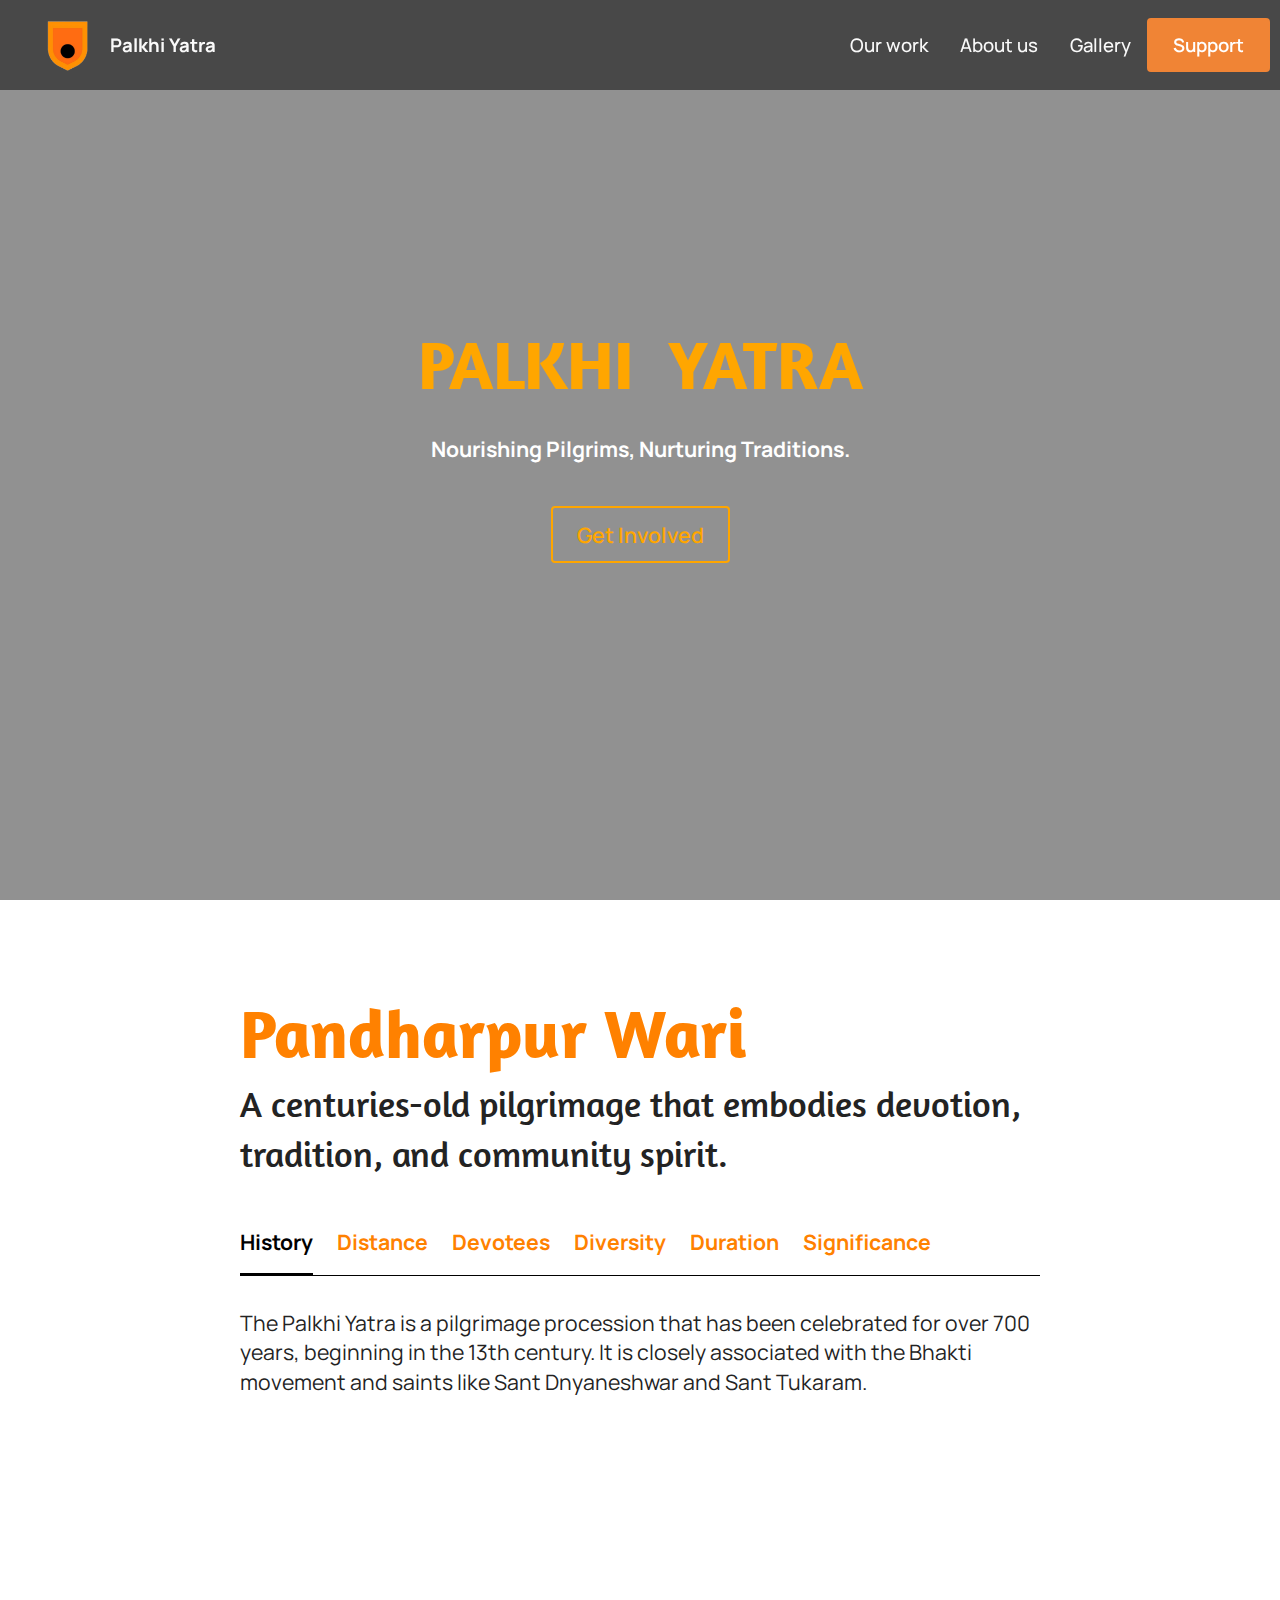
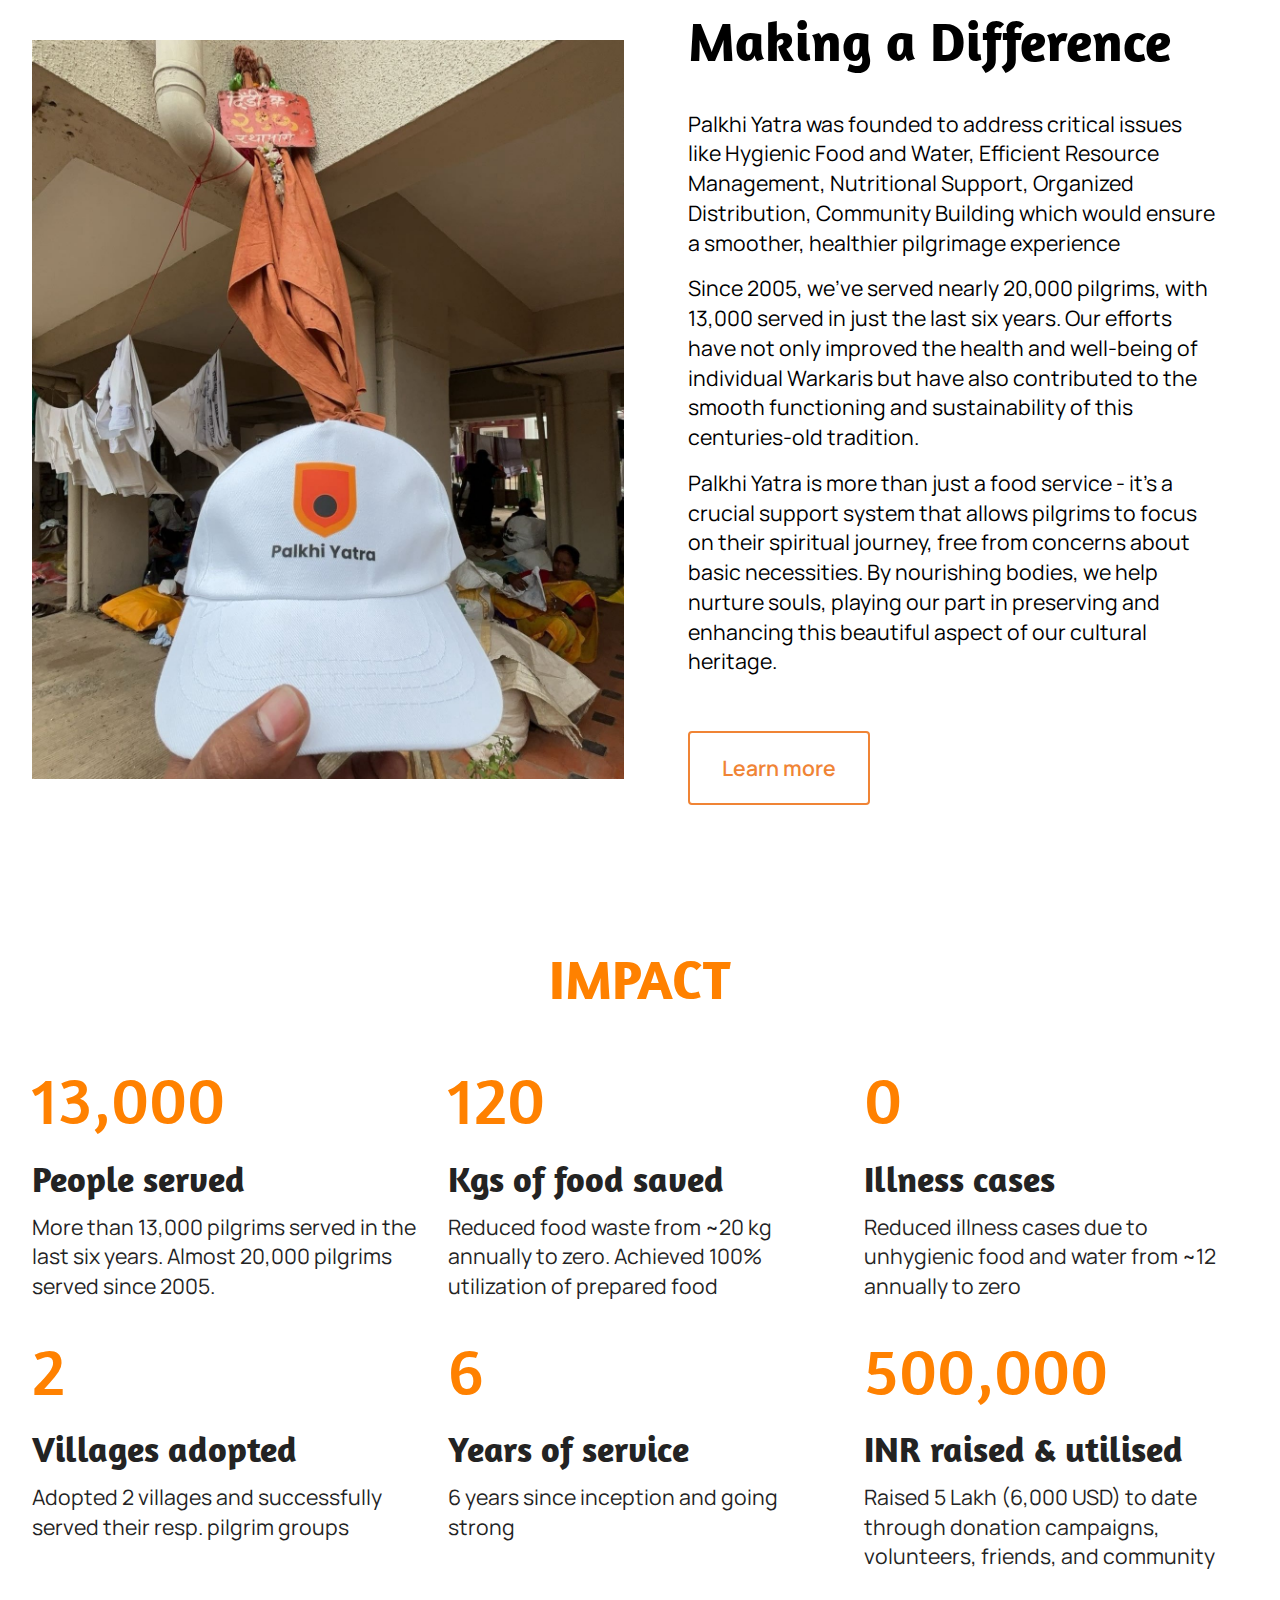
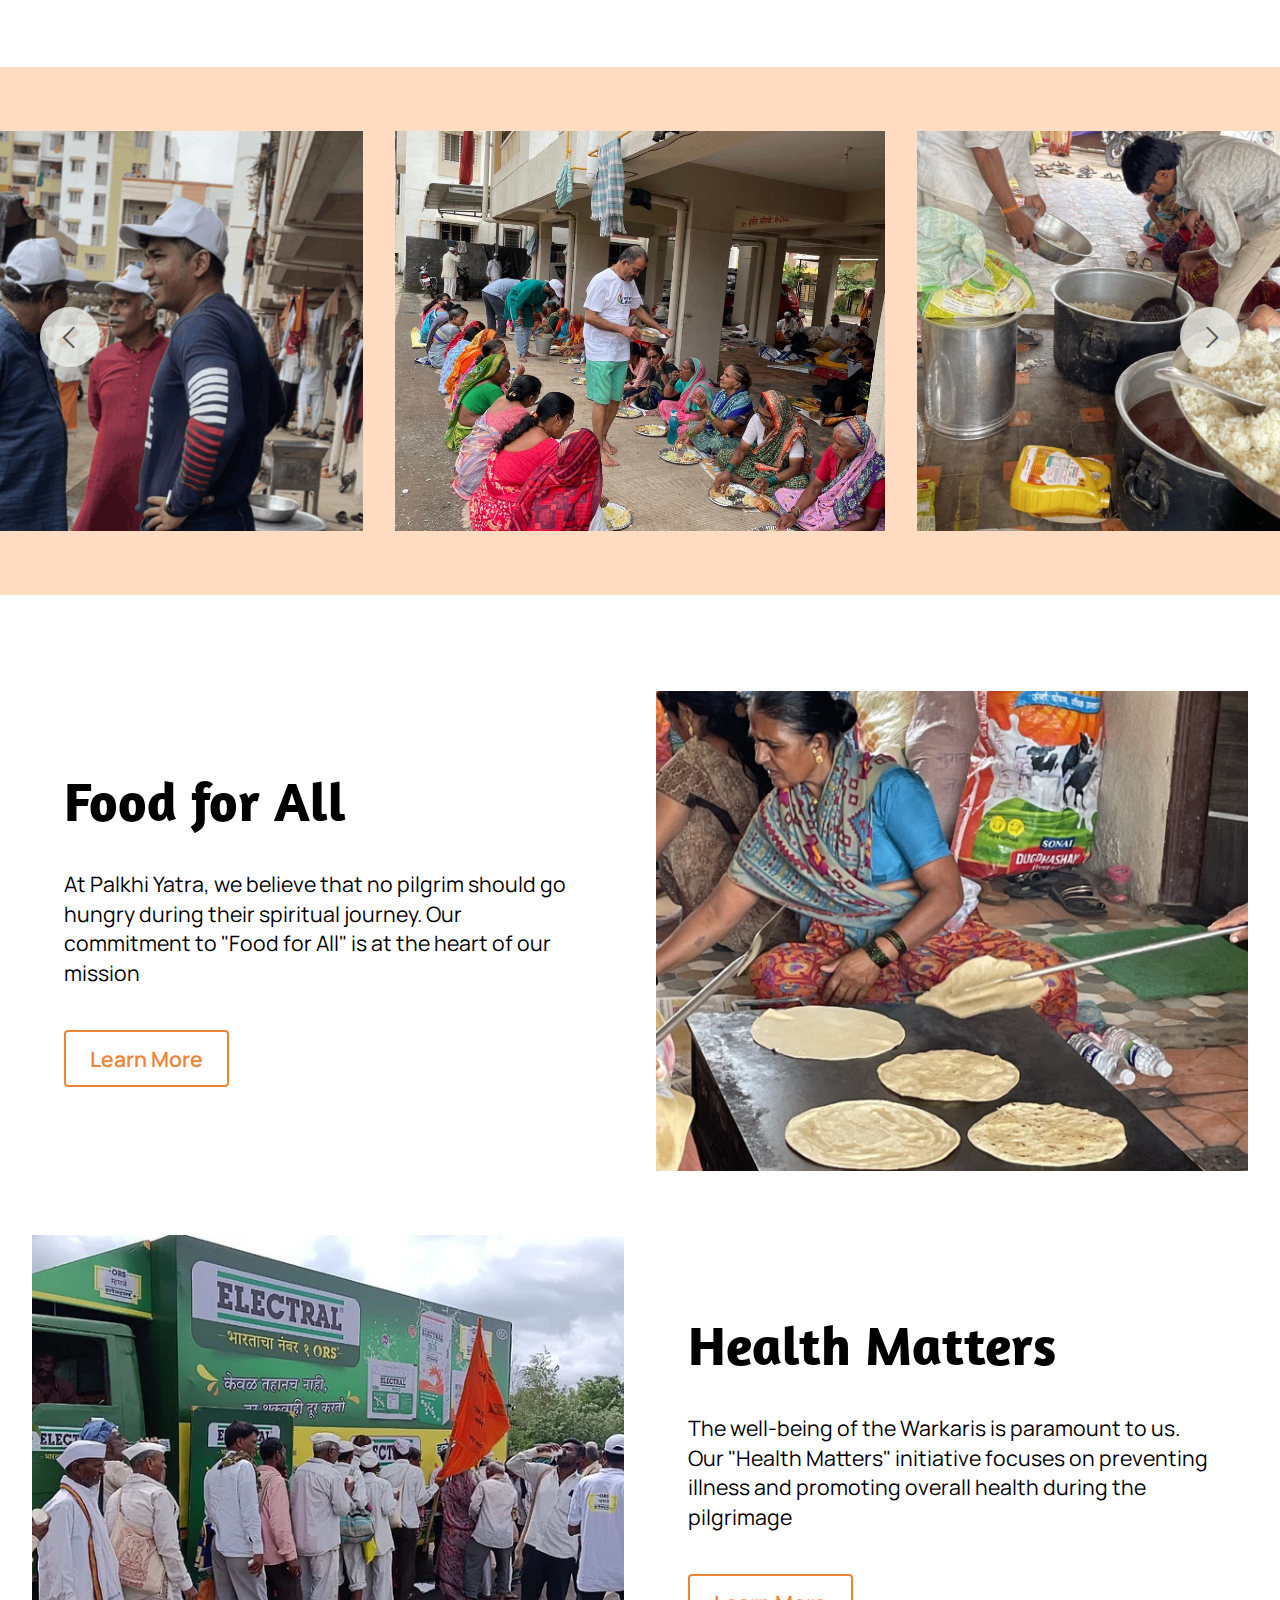
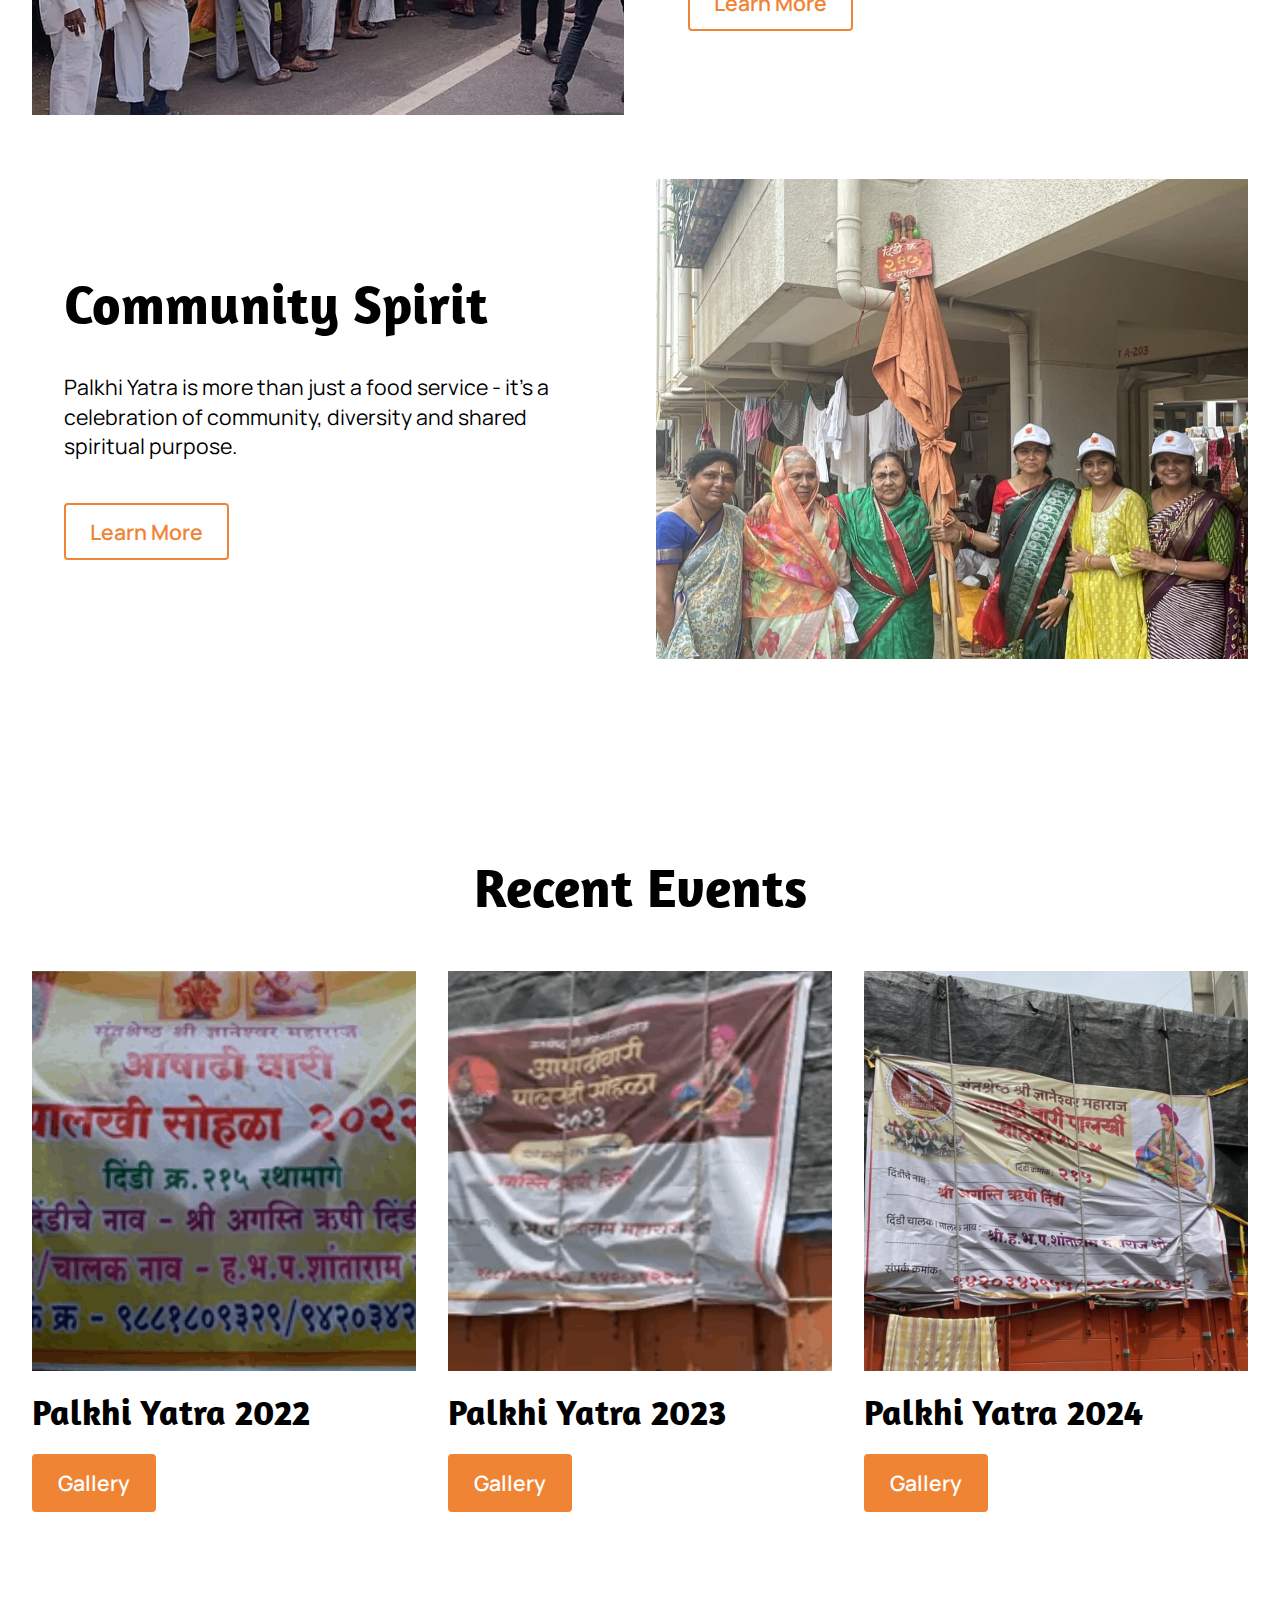
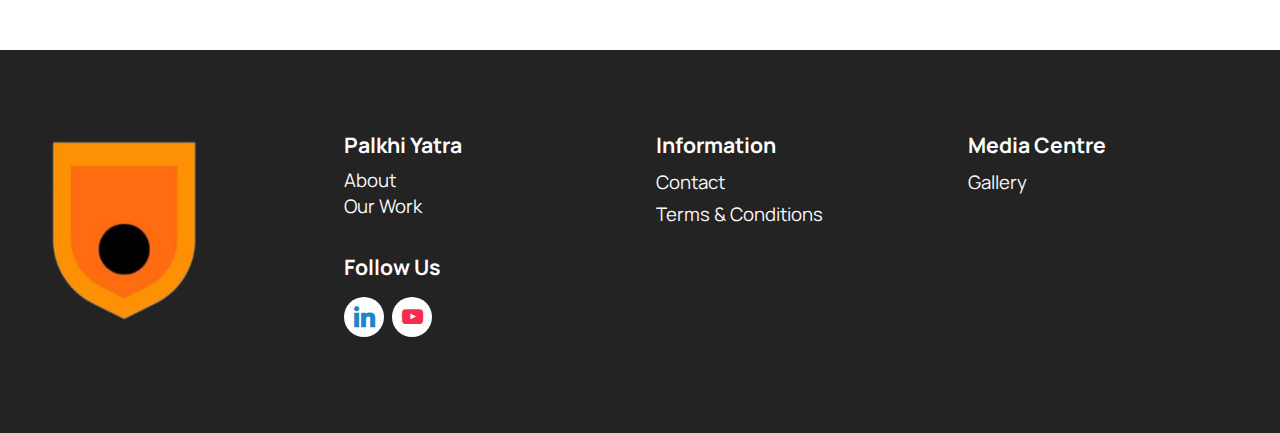
==== index.html @ 56e73153 "first commit" ====
<!DOCTYPE html>
<html  >
<head>

  <meta charset="UTF-8">
  <meta http-equiv="X-UA-Compatible" content="IE=edge">
  <meta name="generator" content="">
  <meta name="twitter:card" content="summary_large_image"/>
  <meta name="twitter:image:src" content="assets/images/index-meta.png">
  <meta property="og:image" content="assets/images/index-meta.png">
  <meta name="twitter:title" content="Home">
  <meta name="viewport" content="width=device-width, initial-scale=1, minimum-scale=1">
  <link rel="shortcut icon" href="assets/images/palkhi-yatra-logo-96x100.png" type="image/x-icon">
  <meta name="description" content="Palkhi Yatra supports pilgrims of the Pandharpur Waari, providing food and assistance since 2018, fostering community spirit and addressing food wastage.">
  
  
  <title>Home</title>
  <link rel="stylesheet" href="assets/web/assets/mobirise-icons2/mobirise2.css">
  <link rel="stylesheet" href="assets/bootstrap/css/bootstrap.min.css">
  <link rel="stylesheet" href="assets/bootstrap/css/bootstrap-grid.min.css">
  <link rel="stylesheet" href="assets/bootstrap/css/bootstrap-reboot.min.css">
  <link rel="stylesheet" href="assets/dropdown/css/style.css">
  <link rel="stylesheet" href="assets/socicon/css/styles.css">
  <link rel="stylesheet" href="assets/theme/css/style.css">
  <link rel="preload" href="https://fonts.googleapis.com/css?family=Amaranth:400,400i,700,700i&display=swap" as="style" onload="this.onload=null;this.rel='stylesheet'">
  <noscript><link rel="stylesheet" href="https://fonts.googleapis.com/css?family=Amaranth:400,400i,700,700i&display=swap"></noscript>
  <link rel="preload" href="https://fonts.googleapis.com/css2?family=Manrope:wght@400;700&display=swap&display=swap" as="style" onload="this.onload=null;this.rel='stylesheet'">
  <noscript><link rel="stylesheet" href="https://fonts.googleapis.com/css2?family=Manrope:wght@400;700&display=swap&display=swap"></noscript>
  <link rel="preload" as="style" href="assets/mobirise/css/mbr-additional.css?v=iFgMaM"><link rel="stylesheet" href="assets/mobirise/css/mbr-additional.css?v=iFgMaM" type="text/css">

  
  
  
</head>
<body>
  
  <section data-bs-version="5.1" class="menu menu6 cid-ul9GRxPbAQ" once="menu" id="menu06-0">
	

	<nav class="navbar navbar-dropdown opacityScrollOff navbar-expand-lg">
		<div class="container">
			<div class="navbar-brand">
				<span class="navbar-logo">
					<a href="https://mobiri.se">
						<img src="assets/images/palkhi-yatra-logo-96x100.png" alt="image" style="height: 3.4rem;">
					</a>
				</span>
				<span class="navbar-caption-wrap"><a class="navbar-caption text-white display-4" href="index.html">Palkhi Yatra</a></span>
			</div>
			<button class="navbar-toggler" type="button" data-toggle="collapse" data-bs-toggle="collapse" data-target="#navbarSupportedContent" data-bs-target="#navbarSupportedContent" aria-controls="navbarNavAltMarkup" aria-expanded="false" aria-label="Toggle navigation">
				<div class="hamburger">
					<span></span>
					<span></span>
					<span></span>
					<span></span>
				</div>
			</button>
			<div class="collapse navbar-collapse opacityScrollOff" id="navbarSupportedContent">
				<ul class="navbar-nav nav-dropdown" data-app-modern-menu="true"><li class="nav-item"><a class="nav-link link text-white display-4" href="work.html">Our work</a></li><li class="nav-item">
						<a class="nav-link link text-white display-4" href="about.html">About us</a>
					</li><li class="nav-item">
						<a class="nav-link link text-white display-4" href="gallery.html" aria-expanded="false">Gallery</a>
					</li></ul>
				
				<div class="navbar-buttons mbr-section-btn"><a class="btn btn-secondary display-4" href="contact.html">Support</a></div>
			</div>
		</div>
	</nav>
</section>

<section data-bs-version="5.1" class="header09 startm5 cid-uldAjZq4cP mbr-fullscreen" data-bg-video="https://www.youtube.com/watch?v=BM6VMnpp9C4" id="header09-3">	
    
	<div class="mbr-overlay" style="opacity: 0.5; background-color: rgb(35, 35, 35);"></div>
	<div class="mbr-fallback-image disabled"></div>
	<div class="container-fluid">
		<div class="row">
			<div class="content-wrap col-12 col-md-8">
				<h1 class="mbr-section-title mbr-fonts-style mbr-white mb-4 display-1"><strong>PALKHI&nbsp; YATRA</strong></h1>
				
				<p class="mbr-fonts-style mbr-text mbr-white mb-4 display-7"><strong>
					Nourishing Pilgrims, Nurturing Traditions.
				</strong></p>
				<div class="mbr-section-btn"><a class="btn btn-warning-outline display-7" href="contact.html">Get Involved</a></div>
			</div>
		</div>
	</div>
</section>

<section data-bs-version="5.1" class="tabs content18 cid-ulIbb5FDwr" id="tabs1-23">

    

    
    
    <div class="container-fluid">
        <div class="row justify-content-center">
            <div class="col-12 col-md-8">
                <h3 class="mbr-section-title mb-0 mbr-fonts-style display-1"><strong>Pandharpur Wari</strong></h3>
                <h4 class="mbr-section-subtitle mb-0 mt-2 mbr-fonts-style display-5">A centuries-old pilgrimage that embodies devotion, tradition, and community spirit.</h4>
            </div>
        </div>
        <div class="row justify-content-center mt-4">
            <div class="col-12 col-md-8">
                <ul class="nav nav-tabs mb-4" role="tablist">
                    <li class="nav-item first mbr-fonts-style"><a class="nav-link mbr-fonts-style show active display-7" role="tab" data-toggle="tab" data-bs-toggle="tab" href="#tabs1-23_tab0" aria-selected="true"><strong>History</strong></a></li>
                    <li class="nav-item"><a class="nav-link mbr-fonts-style active display-7" role="tab" data-toggle="tab" data-bs-toggle="tab" href="#tabs1-23_tab1" aria-selected="true"><strong>Distance</strong></a></li>
                    <li class="nav-item"><a class="nav-link mbr-fonts-style active display-7" role="tab" data-toggle="tab" data-bs-toggle="tab" href="#tabs1-23_tab2" aria-selected="true"><strong>Devotees</strong></a></li>
                    <li class="nav-item"><a class="nav-link mbr-fonts-style active display-7" role="tab" data-toggle="tab" data-bs-toggle="tab" href="#tabs1-23_tab3" aria-selected="true"><strong>Diversity</strong></a></li>
                    <li class="nav-item"><a class="nav-link mbr-fonts-style active display-7" role="tab" data-toggle="tab" data-bs-toggle="tab" href="#tabs1-23_tab4" aria-selected="true"><strong>Duration</strong></a></li>
                    <li class="nav-item"><a class="nav-link mbr-fonts-style active display-7" role="tab" data-toggle="tab" data-bs-toggle="tab" href="#tabs1-23_tab5" aria-selected="true"><strong>Significance</strong></a></li>
                </ul>
                <div class="tab-content">
                    <div id="tab1" class="tab-pane in active" role="tabpanel">
                        <div class="row">
                            <div class="col-md-12">
                                <p class="mbr-text mbr-fonts-style display-7">
                                    The Palkhi Yatra is a pilgrimage procession that has been celebrated for over 700 years, beginning in the 13th century. It is closely associated with the Bhakti movement and saints like Sant Dnyaneshwar and Sant Tukaram.
                                </p>
                            </div>
                        </div>
                    </div>
                    <div id="tab2" class="tab-pane" role="tabpanel">
                        <div class="row">
                            <div class="col-md-12">
                                <p class="mbr-text mbr-fonts-style display-7">
                                    The pilgrimage covers a distance of approximately 250 km starting from Pune and&nbsp; ending at Pandharpur.</p>
                            </div>
                        </div>
                    </div>
                    <div id="tab3" class="tab-pane" role="tabpanel">
                        <div class="row">
                            <div class="col-md-12">
                                <p class="mbr-text mbr-fonts-style display-7">
                                    On average, around 1 million to 2 million people participate in the Palkhi procession each year. This number can vary based on several factors, including the weather, local conditions, and other logistical aspects, but it consistently attracts a large number of devotees from various parts of Maharashtra and beyond.
                                </p>
                            </div>
                        </div>
                    </div>
                    <div id="tab4" class="tab-pane" role="tabpanel">
                        <div class="row">
                            <div class="col-md-12">
                                <p class="mbr-text mbr-fonts-style display-7">
                                    The Palkhi procession is a symbol of unity and equality, transcending social and economic barriers. People from different castes, communities, backgrounds and even religions come together to participate in the Wari for the spiritual walk.</p>
                            </div>
                        </div>
                    </div>
                    <div id="tab5" class="tab-pane" role="tabpanel">
                        <div class="row">
                            <div class="col-md-12">
                                <p class="mbr-text mbr-fonts-style display-7">
                                     The Pilgrim is takes 21 days to reach its destination scheduled to arrive on the auspicious day of Ashadhi Ekadashi.&nbsp;Typically takes place in June-July</p>
                            </div>
                        </div>
                    </div>
                    <div id="tab6" class="tab-pane" role="tabpanel">
                        <div class="row">
                            <div class="col-md-12">
                                <p class="mbr-text mbr-fonts-style display-7">It is a spiritual journey to Lord Vithoba's temple in Pandharpur promoting&nbsp;equality, unity, and devotion and plays an important part of Maharashtra's cultural and religious heritage.</p>
                            </div>
                        </div>
                    </div>
                </div>
            </div>
        </div>
    </div>
</section>

<section data-bs-version="5.1" class="article4 cid-uldDsTNwe8" id="article04-4">
	

	
	

	<div class="container">
		<div class="row justify-content-center">
			<div class="col-12 col-md-12 col-lg-6 image-wrapper">
				<img class="w-100" src="assets/images/img-5971-1242x2208.jpeg" alt="Image">
			</div>
			<div class="col-12 col-md-12 col-lg">
				<div class="text-wrapper align-left">
					<h1 class="mbr-section-title mbr-fonts-style mb-4 display-2"><strong>Making a Difference</strong></h1>
					<p class="mbr-text mbr-fonts-style mb-3 display-7">Palkhi Yatra was founded to address critical issues like&nbsp;Hygienic Food and Water, Efficient Resource Management, Nutritional Support, Organized Distribution, Community Building which would ensure a smoother, healthier pilgrimage experience<br></p>

					<p class="mbr-text mbr-fonts-style mb-3 display-7">Since 2005, we've served nearly 20,000 pilgrims, with 13,000 served in just the last six years. Our efforts have not only improved the health and well-being of individual Warkaris but have also contributed to the smooth functioning and sustainability of this centuries-old tradition.</p>
					<p class="mbr-text mbr-fonts-style mb-3 display-7">Palkhi Yatra is more than just a food service - it's a crucial support system that allows pilgrims to focus on their spiritual journey, free from concerns about basic necessities. By nourishing bodies, we help nurture souls, playing our part in preserving and enhancing this beautiful aspect of our cultural heritage.<br><br></p>
					<div class="mbr-section-btn mt-3"><a class="btn btn-lg btn-secondary-outline display-7" href="work.html">Learn more</a></div>
				</div>
			</div>
		</div>
	</div>
</section>

<section data-bs-version="5.1" class="features023 cid-ulJm6PvmDr" id="features023-2p">

    

    
    
    <div class="container">
        <div class="row justify-content-center">
            <div class="col-12 content-head">
                <div class="card-wrapper mb-5">
                    <div class="card-box align-center">
                        <h4 class="mbr-section-title mbr-fonts-style mb-0 display-2">
                            <strong>IMPACT</strong>
                        </h4>
                        
                        
                    </div>
                </div>
            </div>
        </div>
        <div class="row content-row">
            <div class="item features-without-image col-12 col-md-6 col-lg-4 item-mb active">
                <div class="item-wrapper">
                    <div class="title mb-3">
                        <span class="num mbr-fonts-style display-1">13,000<br></span>
                    </div>
                    <h4 class="card-title mbr-fonts-style display-5"><strong>People served</strong></h4>
                    <p class="mbr-text card-text mbr-fonts-style mb-0 display-7">
                        More than 13,000 pilgrims served in the last six years. Almost 20,000 pilgrims served since 2005.
                    </p>
                </div>
            </div>
            <div class="item features-without-image col-12 col-md-6 col-lg-4 item-mb">
                <div class="item-wrapper">
                    <div class="title mb-3">
                        <span class="num mbr-fonts-style display-1">120<br></span>
                    </div>
                    <h4 class="card-title mbr-fonts-style display-5"><strong>Kgs of food saved</strong></h4>
                    <p class="mbr-text card-text mbr-fonts-style mb-0 display-7">
                        Reduced food waste from ~20 kg annually to zero. Achieved 100% utilization of prepared food
                    </p>
                </div>
            </div><div class="item features-without-image col-12 col-md-6 col-lg-4 item-mb">
                <div class="item-wrapper">
                    <div class="title mb-3">
                        <span class="num mbr-fonts-style display-1">0</span>
                    </div>
                    <h4 class="card-title mbr-fonts-style display-5"><strong>Illness cases</strong></h4>
                    <p class="mbr-text card-text mbr-fonts-style mb-0 display-7">
                        Reduced illness cases due to unhygienic food and water from ~12 annually to zero
                    </p>
                </div>
            </div><div class="item features-without-image col-12 col-md-6 col-lg-4 item-mb">
                <div class="item-wrapper">
                    <div class="title mb-3">
                        <span class="num mbr-fonts-style display-1">2<br></span>
                    </div>
                    <h4 class="card-title mbr-fonts-style display-5"><strong>Villages adopted</strong></h4>
                    <p class="mbr-text card-text mbr-fonts-style mb-0 display-7">
                        Adopted 2 villages and successfully served their resp. pilgrim groups 
                    </p>
                </div>
            </div><div class="item features-without-image col-12 col-md-6 col-lg-4 item-mb">
                <div class="item-wrapper">
                    <div class="title mb-3">
                        <span class="num mbr-fonts-style display-1">6<br></span>
                    </div>
                    <h4 class="card-title mbr-fonts-style display-5"><strong>Years of service</strong></h4>
                    <p class="mbr-text card-text mbr-fonts-style mb-0 display-7">
                        6 years since inception and going strong
                    </p>
                </div>
            </div><div class="item features-without-image col-12 col-md-6 col-lg-4 item-mb">
                <div class="item-wrapper">
                    <div class="title mb-3">
                        <span class="num mbr-fonts-style display-1">500,000<br></span>
                    </div>
                    <h4 class="card-title mbr-fonts-style display-5"><strong>INR raised &amp; utilised</strong></h4>
                    <p class="mbr-text card-text mbr-fonts-style mb-0 display-7">Raised 5 Lakh (6,000 USD) to date through donation campaigns, volunteers, friends, and community</p>
                </div>
            </div>
            
        </div>
    </div>
</section>

<section data-bs-version="5.1" class="slider4 mbr-embla cid-ul9xKWMQnw" id="gallery-13-ul9xKWMQnw">
  
  
  <div class="container-fluid">
    
    <div class="row">
      <div class="col-12">
        <div class="embla position-relative" data-skip-snaps="true" data-align="center" data-contain-scroll="trimSnaps" data-loop="true" data-auto-play="true" data-auto-play-interval="4" data-draggable="true">
          <div class="embla__viewport">
            <div class="embla__container">
              
              <div class="embla__slide slider-image item active" style="margin-left: 1rem; margin-right: 1rem;">
                <div class="slide-content">
                  <div class="item-img">
                    <div class="item-wrapper">
                      <img src="assets/images/47f3b697-036d-4b70-80c2-fa9e7c9120c7-960x1280.jpg" alt="Image" title="" data-slide-to="1" data-bs-slide-to="1">
                    </div>
                  </div>
                </div>
              </div>
              <div class="embla__slide slider-image item" style="margin-left: 1rem; margin-right: 1rem;">
                <div class="slide-content">
                  <div class="item-img">
                    <div class="item-wrapper">
                      <img src="assets/images/img-4113-1-1200x1600.jpg" alt="Food" title="" data-slide-to="2" data-bs-slide-to="2">
                    </div>
                  </div>
                </div>
              </div>
              
              <div class="embla__slide slider-image item" style="margin-left: 1rem; margin-right: 1rem;">
                <div class="slide-content">
                  <div class="item-img">
                    <div class="item-wrapper">
                      <img src="assets/images/d5bf8787-ea6f-49a0-8880-983d0a226a1c-960x720.jpg" alt="image" title="" data-slide-to="3" data-bs-slide-to="3">
                    </div>
                  </div>
                </div>
              </div><div class="embla__slide slider-image item" style="margin-left: 1rem; margin-right: 1rem;">
                <div class="slide-content">
                  <div class="item-img">
                    <div class="item-wrapper">
                      <img src="assets/images/c8416810-3bb3-4cc7-9d3f-76202872ec39-960x1280.jpeg" alt="image" title="" data-slide-to="4" data-bs-slide-to="4">
                    </div>
                  </div>
                </div>
              </div><div class="embla__slide slider-image item" style="margin-left: 1rem; margin-right: 1rem;">
                <div class="slide-content">
                  <div class="item-img">
                    <div class="item-wrapper">
                      <img src="assets/images/img-4102-1170x2532.png" alt="Team" title="" data-slide-to="0" data-bs-slide-to="0">
                    </div>
                  </div>
                </div>
              </div>
            </div>
          </div>
          <button class="embla__button embla__button--prev">
            <span class="mobi-mbri mobi-mbri-arrow-prev" aria-hidden="true"></span>
            <span class="sr-only visually-hidden visually-hidden">Previous</span>
          </button>
          <button class="embla__button embla__button--next">
            <span class="mobi-mbri mobi-mbri-arrow-next" aria-hidden="true"></span>
            <span class="sr-only visually-hidden visually-hidden">Next</span>
          </button>
        </div>
      </div>
    </div>
  </div>
</section>

<section data-bs-version="5.1" class="features38 cid-ul9xKWN4cU" id="features-66-ul9xKWN4cU">
    

    
    

    <div class="container">
        <div class="row justify-content-center">
            <div class="col-12 col-md-12 col-lg">
                <div class="text-wrapper align-left">
                    <h1 class="mbr-section-title mbr-fonts-style mb-4 display-2">
                        <strong>Food for All</strong>
                    </h1>
                    <p class="mbr-text align-left mbr-fonts-style mb-4 display-7">At Palkhi Yatra, we believe that no pilgrim should go hungry during their spiritual journey. Our commitment to "Food for All" is at the heart of our mission</p>
                    <div class="mbr-section-btn align-left mt-3"><a class="btn btn-secondary-outline display-7" href="work.html#features037-1a">Learn More</a></div>
                </div>
            </div>
            <div class="col-12 col-md-12 col-lg-6 image-wrapper">
                <img class="w-100" src="assets/images/img-4071-1256x1675.jpeg" alt="Food Prep">
            </div>
        </div>
        <div class="row row-reverse justify-content-center">

            <div class="col-12 col-md-12 col-lg">
                <div class="text-wrapper align-left">
                    <h1 class="mbr-section-title mbr-fonts-style mb-4 display-2">
                        <strong>Health Matters</strong>
                    </h1>
                    <p class="mbr-text align-left mbr-fonts-style mb-4 display-7">The well-being of the Warkaris is paramount to us. Our "Health Matters" initiative focuses on preventing illness and promoting overall health during the pilgrimage</p>
                    <div class="mbr-section-btn align-left mt-3"><a class="btn btn-secondary-outline display-7" href="work.html#features037-1b">Learn More</a></div>
                </div>
            </div>
            <div class="col-12 col-md-12 col-lg-6 image-wrapper">
                <img class="w-100" src="assets/images/health.webp" alt="Clean Water">
            </div>
        </div>
        <div class="row justify-content-center">
            <div class="col-12 col-md-12 col-lg">
                <div class="text-wrapper align-left">
                    <h1 class="mbr-section-title mbr-fonts-style mb-4 display-2">
                        <strong>Community Spirit</strong>
                    </h1>
                    <p class="mbr-text align-left mbr-fonts-style mb-4 display-7">Palkhi Yatra is more than just a food service - it's a celebration of community, diversity and shared spiritual purpose.</p>
                    <div class="mbr-section-btn align-left mt-3"><a class="btn btn-secondary-outline display-7" href="work.html#features037-1d">Learn More</a></div>
                </div>
            </div>
            <div class="col-12 col-md-12 col-lg-6 image-wrapper">
                <img class="w-100" src="assets/images/img-4229-1256x1675.jpeg" alt="Team photo">
            </div>
        </div>
    </div>
</section>

<section data-bs-version="5.1" class="features03 cid-ul9xKWOYPf" id="news-1-ul9xKWOYPf">
  
  
  <div class="container-fluid">
    <div class="row justify-content-center mb-5">
      <div class="col-12 content-head">
        <div class="mbr-section-head">
          <h4 class="mbr-section-title mbr-fonts-style align-center mb-0 display-2"><strong>Recent Events</strong></h4>
          
        </div>
      </div>
    </div>
    <div class="row">
      <div class="item features-image col-12 col-md-6 col-lg-4 active">
        <div class="item-wrapper">
          <div class="item-img mb-3">
            <img src="assets/images/py-22-903x502.png" alt="banner" title="">
          </div>
          <div class="item-content align-left">
            <h5 class="item-title mbr-fonts-style mt-0 mb-2 display-5">
              <strong>Palkhi Yatra 2022</strong></h5>
            
            
            <div class="mbr-section-btn item-footer"><a href="gallery.html#video3-28" class="btn item-btn btn-secondary display-7">Gallery</a></div>
          </div>
        </div>
      </div>
      <div class="item features-image col-12 col-md-6 col-lg-4">
        <div class="item-wrapper">
          <div class="item-img mb-3">
            <img src="assets/images/py-23-655x393.png" alt="banner" title="" data-slide-to="1" data-bs-slide-to="1">
          </div>
          <div class="item-content align-left">
            <h5 class="item-title mbr-fonts-style mb-2 mt-0 display-5"><strong>Palkhi Yatra 2023</strong></h5>
            
            
            <div class="mbr-section-btn item-footer"><a href="gallery.html#video3-28" class="btn item-btn btn-secondary display-7">Gallery</a></div>
          </div>
        </div>
      </div>
      <div class="item features-image col-12 col-md-6 col-lg-4">
        <div class="item-wrapper">
          <div class="item-img mb-3">
            <img src="assets/images/img-4082-1139x1519.jpeg" alt="Wari 2024" title="" data-slide-to="2" data-bs-slide-to="2">
          </div>
          <div class="item-content align-left">
            <h5 class="item-title mbr-fonts-style mb-2 mt-0 display-5"><strong>Palkhi Yatra 2024</strong></h5>
            
            
            <div class="mbr-section-btn item-footer"><a href="gallery.html#gallery02-2f" class="btn item-btn btn-secondary display-7">Gallery</a></div>
          </div>
        </div>
      </div>
      
    </div>
  </div>
</section>

<section data-bs-version="5.1" class="footer4 cid-uldwKjAKWt" once="footers" id="footer4-1">

    

    
    
    <div class="container">
        <div class="row mbr-white">
            <div class="col-6 col-lg-3">
                <div class="media-wrap col-md-8 col-12">
                    <a href="index.html">
                        <img src="assets/images/palkhi-yatra-logo-206x215.png" alt="PY Logo">
                    </a>
                </div>
            </div>
            <div class="col-12 col-md-6 col-lg-3">
                <h5 class="mbr-section-subtitle mbr-fonts-style mb-2 display-7"><strong>Palkhi Yatra</strong></h5>
                <p class="mbr-text mbr-fonts-style mb-4 display-4"><a href="about.html" class="text-white">About</a>
<br><a href="work.html" class="text-white text-primary">Our Work</a></p>
                <h5 class="mbr-section-subtitle mbr-fonts-style mb-3 display-7">
                    <strong>Follow Us</strong>
                </h5>
                <div class="social-row display-7">
                    <div class="soc-item">
                        <a href="https://www.linkedin.com/company/palkhi-yatra/" target="_blank">
                            <span class="mbr-iconfont socicon-linkedin socicon" style="color: rgb(28, 133, 203); fill: rgb(28, 133, 203);"></span>
                        </a>
                    </div>
                    <div class="soc-item">
                        <a href="https://www.youtube.com/@palkhi-yatra" target="_blank">
                            <span class="mbr-iconfont socicon-youtube socicon" style="color: rgb(249, 44, 80); fill: rgb(249, 44, 80);"></span>
                        </a>
                    </div>
                    
                    
                </div>
            </div>
            <div class="col-12 col-md-6 col-lg-3">
                <h5 class="mbr-section-subtitle mbr-fonts-style mb-2 display-7"><strong>Information</strong></h5>
                <ul class="list mbr-fonts-style display-4">
                    <li class="mbr-text item-wrap"><a href="contact.html" class="text-white">Contact</a></li><li class="mbr-text item-wrap"><a href="page5.html" class="text-white">Terms &amp; Conditions</a></li>
                </ul>
            </div>
            <div class="col-12 col-md-6 col-lg-3">
                <h5 class="mbr-section-subtitle mbr-fonts-style mb-2 display-7"><strong>Media Centre</strong></h5>
                <ul class="list mbr-fonts-style display-4">
                    <li class="mbr-text item-wrap"><a href="gallery.html" class="text-white">Gallery</a></li>
                </ul>
            </div>
            
        </div>
    </div>
</section>

<script src="assets/bootstrap/js/bootstrap.bundle.min.js"></script>  <script src="assets/smoothscroll/smooth-scroll.js"></script>  <script src="assets/ytplayer/index.js"></script>  <script src="assets/dropdown/js/navbar-dropdown.js"></script>  <script src="assets/vimeoplayer/player.js"></script>  <script src="assets/mbr-tabs/mbr-tabs.js"></script>  <script src="assets/embla/embla.min.js"></script>  <script src="assets/embla/script.js"></script>  <script src="assets/theme/js/script.js"></script>  
  
  
 <div id="scrollToTop" class="scrollToTop mbr-arrow-up"><a style="text-align: center;"><i class="mbr-arrow-up-icon mbr-arrow-up-icon-cm cm-icon cm-icon-smallarrow-up"></i></a></div>
  </body>
</html>
---- assets/web/assets/mobirise-icons2/mobirise2.css ----
@font-face {
  font-family: 'Moririse2';
  font-display: swap;
  src:  url('mobirise2.eot?f2bix4');
  src:  url('mobirise2.eot?f2bix4#iefix') format('embedded-opentype'),
    url('mobirise2.ttf?f2bix4') format('truetype'),
    url('mobirise2.woff?f2bix4') format('woff'),
    url('mobirise2.svg?f2bix4#mobirise2') format('svg');
  font-weight: normal;
  font-style: normal;
}

[class^="mobi-"], [class*=" mobi-"] {
  /* use !important to prevent issues with browser extensions that change fonts */
  font-family: 'Moririse2' !important;
  speak: none;
  font-style: normal;
  font-weight: normal;
  font-variant: normal;
  text-transform: none;
  line-height: 1;

  /* Better Font Rendering =========== */
  -webkit-font-smoothing: antialiased;
  -moz-osx-font-smoothing: grayscale;
}

.mobi-mbri-add-submenu:before {
  content: "\e900";
}
.mobi-mbri-alert:before {
  content: "\e901";
}
.mobi-mbri-align-center:before {
  content: "\e902";
}
.mobi-mbri-align-justify:before {
  content: "\e903";
}
.mobi-mbri-align-left:before {
  content: "\e904";
}
.mobi-mbri-align-right:before {
  content: "\e905";
}
.mobi-mbri-android:before {
  content: "\e906";
}
.mobi-mbri-apple:before {
  content: "\e907";
}
.mobi-mbri-arrow-down:before {
  content: "\e908";
}
.mobi-mbri-arrow-next:before {
  content: "\e909";
}
.mobi-mbri-arrow-prev:before {
  content: "\e90a";
}
.mobi-mbri-arrow-up:before {
  content: "\e90b";
}
.mobi-mbri-bold:before {
  content: "\e90c";
}
.mobi-mbri-bookmark:before {
  content: "\e90d";
}
.mobi-mbri-bootstrap:before {
  content: "\e90e";
}
.mobi-mbri-briefcase:before {
  content: "\e90f";
}
.mobi-mbri-browse:before {
  content: "\e910";
}
.mobi-mbri-bulleted-list:before {
  content: "\e911";
}
.mobi-mbri-calendar:before {
  content: "\e912";
}
.mobi-mbri-camera:before {
  content: "\e913";
}
.mobi-mbri-cart-add:before {
  content: "\e914";
}
.mobi-mbri-cart-full:before {
  content: "\e915";
}
.mobi-mbri-cash:before {
  content: "\e916";
}
.mobi-mbri-change-style:before {
  content: "\e917";
}
.mobi-mbri-chat:before {
  content: "\e918";
}
.mobi-mbri-clock:before {
  content: "\e919";
}
.mobi-mbri-close:before {
  content: "\e91a";
}
.mobi-mbri-cloud:before {
  content: "\e91b";
}
.mobi-mbri-code:before {
  content: "\e91c";
}
.mobi-mbri-contact-form:before {
  content: "\e91d";
}
.mobi-mbri-credit-card:before {
  content: "\e91e";
}
.mobi-mbri-cursor-click:before {
  content: "\e91f";
}
.mobi-mbri-cust-feedback:before {
  content: "\e920";
}
.mobi-mbri-database:before {
  content: "\e921";
}
.mobi-mbri-delivery:before {
  content: "\e922";
}
.mobi-mbri-desktop:before {
  content: "\e923";
}
.mobi-mbri-devices:before {
  content: "\e924";
}
.mobi-mbri-down:before {
  content: "\e925";
}
.mobi-mbri-download-2:before {
  content: "\e926";
}
.mobi-mbri-download:before {
  content: "\e927";
}
.mobi-mbri-drag-n-drop-2:before {
  content: "\e928";
}
.mobi-mbri-drag-n-drop:before {
  content: "\e929";
}
.mobi-mbri-edit-2:before {
  content: "\e92a";
}
.mobi-mbri-edit:before {
  content: "\e92b";
}
.mobi-mbri-error:before {
  content: "\e92c";
}
.mobi-mbri-extension:before {
  content: "\e92d";
}
.mobi-mbri-features:before {
  content: "\e92e";
}
.mobi-mbri-file:before {
  content: "\e92f";
}
.mobi-mbri-flag:before {
  content: "\e930";
}
.mobi-mbri-folder:before {
  content: "\e931";
}
.mobi-mbri-gift:before {
  content: "\e932";
}
.mobi-mbri-github:before {
  content: "\e933";
}
.mobi-mbri-globe-2:before {
  content: "\e934";
}
.mobi-mbri-globe:before {
  content: "\e935";
}
.mobi-mbri-growing-chart:before {
  content: "\e936";
}
.mobi-mbri-hearth:before {
  content: "\e937";
}
.mobi-mbri-help:before {
  content: "\e938";
}
.mobi-mbri-home:before {
  content: "\e939";
}
.mobi-mbri-hot-cup:before {
  content: "\e93a";
}
.mobi-mbri-idea:before {
  content: "\e93b";
}
.mobi-mbri-image-gallery:before {
  content: "\e93c";
}
.mobi-mbri-image-slider:before {
  content: "\e93d";
}
.mobi-mbri-info:before {
  content: "\e93e";
}
.mobi-mbri-italic:before {
  content: "\e93f";
}
.mobi-mbri-key:before {
  content: "\e940";
}
.mobi-mbri-laptop:before {
  content: "\e941";
}
.mobi-mbri-layers:before {
  content: "\e942";
}
.mobi-mbri-left-right:before {
  content: "\e943";
}
.mobi-mbri-left:before {
  content: "\e944";
}
.mobi-mbri-letter:before {
  content: "\e945";
}
.mobi-mbri-like:before {
  content: "\e946";
}
.mobi-mbri-link:before {
  content: "\e947";
}
.mobi-mbri-lock:before {
  content: "\e948";
}
.mobi-mbri-login:before {
  content: "\e949";
}
.mobi-mbri-logout:before {
  content: "\e94a";
}
.mobi-mbri-magic-stick:before {
  content: "\e94b";
}
.mobi-mbri-map-pin:before {
  content: "\e94c";
}
.mobi-mbri-menu:before {
  content: "\e94d";
}
.mobi-mbri-mobile-2:before {
  content: "\e94e";
}
.mobi-mbri-mobile-horizontal:before {
  content: "\e94f";
}
.mobi-mbri-mobile:before {
  content: "\e950";
}
.mobi-mbri-mobirise:before {
  content: "\e951";
}
.mobi-mbri-more-horizontal:before {
  content: "\e952";
}
.mobi-mbri-more-vertical:before {
  content: "\e953";
}
.mobi-mbri-music:before {
  content: "\e954";
}
.mobi-mbri-new-file:before {
  content: "\e955";
}
.mobi-mbri-numbered-list:before {
  content: "\e956";
}
.mobi-mbri-opened-folder:before {
  content: "\e957";
}
.mobi-mbri-pages:before {
  content: "\e958";
}
.mobi-mbri-paper-plane:before {
  content: "\e959";
}
.mobi-mbri-paperclip:before {
  content: "\e95a";
}
.mobi-mbri-phone:before {
  content: "\e95b";
}
.mobi-mbri-photo:before {
  content: "\e95c";
}
.mobi-mbri-photos:before {
  content: "\e95d";
}
.mobi-mbri-pin:before {
  content: "\e95e";
}
.mobi-mbri-play:before {
  content: "\e95f";
}
.mobi-mbri-plus:before {
  content: "\e960";
}
.mobi-mbri-preview:before {
  content: "\e961";
}
.mobi-mbri-print:before {
  content: "\e962";
}
.mobi-mbri-protect:before {
  content: "\e963";
}
.mobi-mbri-question:before {
  content: "\e964";
}
.mobi-mbri-quote-left:before {
  content: "\e965";
}
.mobi-mbri-quote-right:before {
  content: "\e966";
}
.mobi-mbri-redo:before {
  content: "\e967";
}
.mobi-mbri-refresh:before {
  content: "\e968";
}
.mobi-mbri-responsive-2:before {
  content: "\e969";
}
.mobi-mbri-responsive:before {
  content: "\e96a";
}
.mobi-mbri-right:before {
  content: "\e96b";
}
.mobi-mbri-rocket:before {
  content: "\e96c";
}
.mobi-mbri-sad-face:before {
  content: "\e96d";
}
.mobi-mbri-sale:before {
  content: "\e96e";
}
.mobi-mbri-save:before {
  content: "\e96f";
}
.mobi-mbri-search:before {
  content: "\e970";
}
.mobi-mbri-setting-2:before {
  content: "\e971";
}
.mobi-mbri-setting-3:before {
  content: "\e972";
}
.mobi-mbri-setting:before {
  content: "\e973";
}
.mobi-mbri-share:before {
  content: "\e974";
}
.mobi-mbri-shopping-bag:before {
  content: "\e975";
}
.mobi-mbri-shopping-basket:before {
  content: "\e976";
}
.mobi-mbri-shopping-cart:before {
  content: "\e977";
}
.mobi-mbri-sites:before {
  content: "\e978";
}
.mobi-mbri-smile-face:before {
  content: "\e979";
}
.mobi-mbri-speed:before {
  content: "\e97a";
}
.mobi-mbri-star:before {
  content: "\e97b";
}
.mobi-mbri-success:before {
  content: "\e97c";
}
.mobi-mbri-sun:before {
  content: "\e97d";
}
.mobi-mbri-sun2:before {
  content: "\e97e";
}
.mobi-mbri-tablet-vertical:before {
  content: "\e97f";
}
.mobi-mbri-tablet:before {
  content: "\e980";
}
.mobi-mbri-target:before {
  content: "\e981";
}
.mobi-mbri-timer:before {
  content: "\e982";
}
.mobi-mbri-to-ftp:before {
  content: "\e983";
}
.mobi-mbri-to-local-drive:before {
  content: "\e984";
}
.mobi-mbri-touch-swipe:before {
  content: "\e985";
}
.mobi-mbri-touch:before {
  content: "\e986";
}
.mobi-mbri-trash:before {
  content: "\e987";
}
.mobi-mbri-underline:before {
  content: "\e988";
}
.mobi-mbri-undo:before {
  content: "\e989";
}
.mobi-mbri-unlink:before {
  content: "\e98a";
}
.mobi-mbri-unlock:before {
  content: "\e98b";
}
.mobi-mbri-up-down:before {
  content: "\e98c";
}
.mobi-mbri-up:before {
  content: "\e98d";
}
.mobi-mbri-update:before {
  content: "\e98e";
}
.mobi-mbri-upload-2:before {
  content: "\e98f";
}
.mobi-mbri-upload:before {
  content: "\e990";
}
.mobi-mbri-user-2:before {
  content: "\e991";
}
.mobi-mbri-user:before {
  content: "\e992";
}
.mobi-mbri-users:before {
  content: "\e993";
}
.mobi-mbri-video-play:before {
  content: "\e994";
}
.mobi-mbri-video:before {
  content: "\e995";
}
.mobi-mbri-watch:before {
  content: "\e996";
}
.mobi-mbri-website-theme-2:before {
  content: "\e997";
}
.mobi-mbri-website-theme:before {
  content: "\e998";
}
.mobi-mbri-wifi:before {
  content: "\e999";
}
.mobi-mbri-windows:before {
  content: "\e99a";
}
.mobi-mbri-zoom-in:before {
  content: "\e99b";
}
.mobi-mbri-zoom-out:before {
  content: "\e99c";
}
---- assets/dropdown/css/style.css ----
.navbar-dropdown {
  left: 0;
  padding: 0;
  position: absolute;
  right: 0;
  top: 0;
  transition: all 0.45s ease;
  z-index: 1030;
  background: #282828; }
  .navbar-dropdown .navbar-logo {
    margin-right: 0.8rem;
    transition: margin 0.3s ease-in-out;
    vertical-align: middle; }
    .navbar-dropdown .navbar-logo img {
      height: 3.125rem;
      transition: all 0.3s ease-in-out; }
    .navbar-dropdown .navbar-logo.mbr-iconfont {
      font-size: 3.125rem;
      line-height: 3.125rem; }
  .navbar-dropdown .navbar-caption {
    font-weight: 700;
    white-space: normal;
    vertical-align: -4px;
    line-height: 3.125rem !important; }
    .navbar-dropdown .navbar-caption, .navbar-dropdown .navbar-caption:hover {
      color: inherit;
      text-decoration: none; }
  .navbar-dropdown .mbr-iconfont + .navbar-caption {
    vertical-align: -1px; }
  .navbar-dropdown.navbar-fixed-top {
    position: fixed; }
  .navbar-dropdown .navbar-brand span {
    vertical-align: -4px; }
  .navbar-dropdown.bg-color.transparent {
    background: none; }
  .navbar-dropdown.navbar-short .navbar-brand {
    padding: 0.625rem 0; }
    .navbar-dropdown.navbar-short .navbar-brand span {
      vertical-align: -1px; }
  .navbar-dropdown.navbar-short .navbar-caption {
    line-height: 2.375rem !important;
    vertical-align: -2px; }
  .navbar-dropdown.navbar-short .navbar-logo {
    margin-right: 0.5rem; }
    .navbar-dropdown.navbar-short .navbar-logo img {
      height: 2.375rem; }
    .navbar-dropdown.navbar-short .navbar-logo.mbr-iconfont {
      font-size: 2.375rem;
      line-height: 2.375rem; }
  .navbar-dropdown.navbar-short .mbr-table-cell {
    height: 3.625rem; }
  .navbar-dropdown .navbar-close {
    left: 0.6875rem;
    position: fixed;
    top: 0.75rem;
    z-index: 1000; }
  .navbar-dropdown .hamburger-icon {
    content: "";
    display: inline-block;
    vertical-align: middle;
    width: 16px;
    -webkit-box-shadow: 0 -6px 0 1px #282828,0 0 0 1px #282828,0 6px 0 1px #282828;
    -moz-box-shadow: 0 -6px 0 1px #282828,0 0 0 1px #282828,0 6px 0 1px #282828;
    box-shadow: 0 -6px 0 1px #282828,0 0 0 1px #282828,0 6px 0 1px #282828; }

.dropdown-menu .dropdown-toggle[data-toggle="dropdown-submenu"]::after {
  border-bottom: 0.35em solid transparent;
  border-left: 0.35em solid;
  border-right: 0;
  border-top: 0.35em solid transparent;
  margin-left: 0.3rem; }

.dropdown-menu .dropdown-item:focus {
  outline: 0; }

.nav-dropdown {
  font-size: 0.75rem;
  font-weight: 500;
  height: auto !important; }
  .nav-dropdown .nav-btn {
    padding-left: 1rem; }
  .nav-dropdown .link {
    margin: .667em 1.667em;
    font-weight: 500;
    padding: 0;
    transition: color .2s ease-in-out; }
    .nav-dropdown .link.dropdown-toggle {
      margin-right: 2.583em; }
      .nav-dropdown .link.dropdown-toggle::after {
        margin-left: .25rem;
        border-top: 0.35em solid;
        border-right: 0.35em solid transparent;
        border-left: 0.35em solid transparent;
        border-bottom: 0; }
      .nav-dropdown .link.dropdown-toggle[aria-expanded="true"] {
        margin: 0;
        padding: 0.667em 3.263em  0.667em 1.667em; }
  .nav-dropdown .link::after,
  .nav-dropdown .dropdown-item::after {
    color: inherit; }
  .nav-dropdown .btn {
    font-size: 0.75rem;
    font-weight: 700;
    letter-spacing: 0;
    margin-bottom: 0;
    padding-left: 1.25rem;
    padding-right: 1.25rem; }
  .nav-dropdown .dropdown-menu {
    border-radius: 0;
    border: 0;
    left: 0;
    margin: 0;
    padding-bottom: 1.25rem;
    padding-top: 1.25rem;
    position: relative; }
  .nav-dropdown .dropdown-submenu {
    margin-left: 0.125rem;
    top: 0; }
  .nav-dropdown .dropdown-item {
    font-weight: 500;
    line-height: 2;
    padding: 0.3846em 4.615em 0.3846em 1.5385em;
    position: relative;
    transition: color .2s ease-in-out, background-color .2s ease-in-out; }
    .nav-dropdown .dropdown-item::after {
      margin-top: -0.3077em;
      position: absolute;
      right: 1.1538em;
      top: 50%; }
    .nav-dropdown .dropdown-item:focus, .nav-dropdown .dropdown-item:hover {
      background: none; }

@media (max-width: 767px) {
  .nav-dropdown.navbar-toggleable-sm {
    bottom: 0;
    display: none;
    left: 0;
    overflow-x: hidden;
    position: fixed;
    top: 0;
    transform: translateX(-100%);
    -ms-transform: translateX(-100%);
    -webkit-transform: translateX(-100%);
    width: 18.75rem;
    z-index: 999; } }
.nav-dropdown.navbar-toggleable-xl {
  bottom: 0;
  display: none;
  left: 0;
  overflow-x: hidden;
  position: fixed;
  top: 0;
  transform: translateX(-100%);
  -ms-transform: translateX(-100%);
  -webkit-transform: translateX(-100%);
  width: 18.75rem;
  z-index: 999; }

.nav-dropdown-sm {
  display: block !important;
  overflow-x: hidden;
  overflow: auto;
  padding-top: 3.875rem; }
  .nav-dropdown-sm::after {
    content: "";
    display: block;
    height: 3rem;
    width: 100%; }
  .nav-dropdown-sm.collapse.in ~ .navbar-close {
    display: block !important; }
  .nav-dropdown-sm.collapsing, .nav-dropdown-sm.collapse.in {
    transform: translateX(0);
    -ms-transform: translateX(0);
    -webkit-transform: translateX(0);
    transition: all 0.25s ease-out;
    -webkit-transition: all 0.25s ease-out;
    background: #282828; }
  .nav-dropdown-sm.collapsing[aria-expanded="false"] {
    transform: translateX(-100%);
    -ms-transform: translateX(-100%);
    -webkit-transform: translateX(-100%); }
  .nav-dropdown-sm .nav-item {
    display: block;
    margin-left: 0 !important;
    padding-left: 0; }
  .nav-dropdown-sm .link,
  .nav-dropdown-sm .dropdown-item {
    border-top: 1px dotted rgba(255, 255, 255, 0.1);
    font-size: 0.8125rem;
    line-height: 1.6;
    margin: 0 !important;
    padding: 0.875rem 2.4rem 0.875rem 1.5625rem !important;
    position: relative;
    white-space: normal; }
    .nav-dropdown-sm .link:focus, .nav-dropdown-sm .link:hover,
    .nav-dropdown-sm .dropdown-item:focus,
    .nav-dropdown-sm .dropdown-item:hover {
      background: rgba(0, 0, 0, 0.2) !important;
      color: #c0a375; }
  .nav-dropdown-sm .nav-btn {
    position: relative;
    padding: 1.5625rem 1.5625rem 0 1.5625rem; }
    .nav-dropdown-sm .nav-btn::before {
      border-top: 1px dotted rgba(255, 255, 255, 0.1);
      content: "";
      left: 0;
      position: absolute;
      top: 0;
      width: 100%; }
    .nav-dropdown-sm .nav-btn + .nav-btn {
      padding-top: 0.625rem; }
      .nav-dropdown-sm .nav-btn + .nav-btn::before {
        display: none; }
  .nav-dropdown-sm .btn {
    padding: 0.625rem 0; }
  .nav-dropdown-sm .dropdown-toggle[data-toggle="dropdown-submenu"]::after {
    margin-left: .25rem;
    border-top: 0.35em solid;
    border-right: 0.35em solid transparent;
    border-left: 0.35em solid transparent;
    border-bottom: 0; }
  .nav-dropdown-sm .dropdown-toggle[data-toggle="dropdown-submenu"][aria-expanded="true"]::after {
    border-top: 0;
    border-right: 0.35em solid transparent;
    border-left: 0.35em solid transparent;
    border-bottom: 0.35em solid; }
  .nav-dropdown-sm .dropdown-menu {
    margin: 0;
    padding: 0;
    position: relative;
    top: 0;
    left: 0;
    width: 100%;
    border: 0;
    float: none;
    border-radius: 0;
    background: none; }
  .nav-dropdown-sm .dropdown-submenu {
    left: 100%;
    margin-left: 0.125rem;
    margin-top: -1.25rem;
    top: 0; }

.navbar-toggleable-sm .nav-dropdown .dropdown-menu {
  position: absolute; }

.navbar-toggleable-sm .nav-dropdown .dropdown-submenu {
  left: 100%;
  margin-left: 0.125rem;
  margin-top: -1.25rem;
  top: 0; }

.navbar-toggleable-sm.opened .nav-dropdown .dropdown-menu {
  position: relative; }

.navbar-toggleable-sm.opened .nav-dropdown .dropdown-submenu {
  left: 0;
  margin-left: 00rem;
  margin-top: 0rem;
  top: 0; }

.is-builder .nav-dropdown.collapsing {
  transition: none !important; }
---- assets/socicon/css/styles.css ----
@charset "UTF-8";

@font-face {
  font-family: 'Socicon';
  src:  url('../fonts/socicon.eot');
  src:  url('../fonts/socicon.eot?#iefix') format('embedded-opentype'),
    url('../fonts/socicon.woff2') format('woff2'),
    url('../fonts/socicon.ttf') format('truetype'),
    url('../fonts/socicon.woff') format('woff'),
    url('../fonts/socicon.svg#socicon') format('svg');
  font-weight: normal;
  font-style: normal;
  font-display: swap;
}

[data-icon]:before {
  font-family: "socicon" !important;
  content: attr(data-icon);
  font-style: normal !important;
  font-weight: normal !important;
  font-variant: normal !important;
  text-transform: none !important;
  speak: none;
  line-height: 1;
  -webkit-font-smoothing: antialiased;
  -moz-osx-font-smoothing: grayscale;
}

[class^="socicon-"], [class*=" socicon-"] {
  /* use !important to prevent issues with browser extensions that change fonts */
  font-family: 'Socicon' !important;
  speak: none;
  font-style: normal;
  font-weight: normal;
  font-variant: normal;
  text-transform: none;
  line-height: 1;

  /* Better Font Rendering =========== */
  -webkit-font-smoothing: antialiased;
  -moz-osx-font-smoothing: grayscale;
}

.socicon-500px:before {
  content: "\e000";
}
.socicon-8tracks:before {
  content: "\e001";
}
.socicon-airbnb:before {
  content: "\e002";
}
.socicon-alliance:before {
  content: "\e003";
}
.socicon-amazon:before {
  content: "\e004";
}
.socicon-amplement:before {
  content: "\e005";
}
.socicon-android:before {
  content: "\e006";
}
.socicon-angellist:before {
  content: "\e007";
}
.socicon-apple:before {
  content: "\e008";
}
.socicon-appnet:before {
  content: "\e009";
}
.socicon-baidu:before {
  content: "\e00a";
}
.socicon-bandcamp:before {
  content: "\e00b";
}
.socicon-battlenet:before {
  content: "\e00c";
}
.socicon-mixer:before {
  content: "\e00d";
}
.socicon-bebee:before {
  content: "\e00e";
}
.socicon-bebo:before {
  content: "\e00f";
}
.socicon-behance:before {
  content: "\e010";
}
.socicon-blizzard:before {
  content: "\e011";
}
.socicon-blogger:before {
  content: "\e012";
}
.socicon-buffer:before {
  content: "\e013";
}
.socicon-chrome:before {
  content: "\e014";
}
.socicon-coderwall:before {
  content: "\e015";
}
.socicon-curse:before {
  content: "\e016";
}
.socicon-dailymotion:before {
  content: "\e017";
}
.socicon-deezer:before {
  content: "\e018";
}
.socicon-delicious:before {
  content: "\e019";
}
.socicon-deviantart:before {
  content: "\e01a";
}
.socicon-diablo:before {
  content: "\e01b";
}
.socicon-digg:before {
  content: "\e01c";
}
.socicon-discord:before {
  content: "\e01d";
}
.socicon-disqus:before {
  content: "\e01e";
}
.socicon-douban:before {
  content: "\e01f";
}
.socicon-draugiem:before {
  content: "\e020";
}
.socicon-dribbble:before {
  content: "\e021";
}
.socicon-drupal:before {
  content: "\e022";
}
.socicon-ebay:before {
  content: "\e023";
}
.socicon-ello:before {
  content: "\e024";
}
.socicon-endomodo:before {
  content: "\e025";
}
.socicon-envato:before {
  content: "\e026";
}
.socicon-etsy:before {
  content: "\e027";
}
.socicon-facebook:before {
  content: "\e028";
}
.socicon-feedburner:before {
  content: "\e029";
}
.socicon-filmweb:before {
  content: "\e02a";
}
.socicon-firefox:before {
  content: "\e02b";
}
.socicon-flattr:before {
  content: "\e02c";
}
.socicon-flickr:before {
  content: "\e02d";
}
.socicon-formulr:before {
  content: "\e02e";
}
.socicon-forrst:before {
  content: "\e02f";
}
.socicon-foursquare:before {
  content: "\e030";
}
.socicon-friendfeed:before {
  content: "\e031";
}
.socicon-github:before {
  content: "\e032";
}
.socicon-goodreads:before {
  content: "\e033";
}
.socicon-google:before {
  content: "\e034";
}
.socicon-googlescholar:before {
  content: "\e035";
}
.socicon-googlegroups:before {
  content: "\e036";
}
.socicon-googlephotos:before {
  content: "\e037";
}
.socicon-googleplus:before {
  content: "\e038";
}
.socicon-grooveshark:before {
  content: "\e039";
}
.socicon-hackerrank:before {
  content: "\e03a";
}
.socicon-hearthstone:before {
  content: "\e03b";
}
.socicon-hellocoton:before {
  content: "\e03c";
}
.socicon-heroes:before {
  content: "\e03d";
}
.socicon-smashcast:before {
  content: "\e03e";
}
.socicon-horde:before {
  content: "\e03f";
}
.socicon-houzz:before {
  content: "\e040";
}
.socicon-icq:before {
  content: "\e041";
}
.socicon-identica:before {
  content: "\e042";
}
.socicon-imdb:before {
  content: "\e043";
}
.socicon-instagram:before {
  content: "\e044";
}
.socicon-issuu:before {
  content: "\e045";
}
.socicon-istock:before {
  content: "\e046";
}
.socicon-itunes:before {
  content: "\e047";
}
.socicon-keybase:before {
  content: "\e048";
}
.socicon-lanyrd:before {
  content: "\e049";
}
.socicon-lastfm:before {
  content: "\e04a";
}
.socicon-line:before {
  content: "\e04b";
}
.socicon-linkedin:before {
  content: "\e04c";
}
.socicon-livejournal:before {
  content: "\e04d";
}
.socicon-lyft:before {
  content: "\e04e";
}
.socicon-macos:before {
  content: "\e04f";
}
.socicon-mail:before {
  content: "\e050";
}
.socicon-medium:before {
  content: "\e051";
}
.socicon-meetup:before {
  content: "\e052";
}
.socicon-mixcloud:before {
  content: "\e053";
}
.socicon-modelmayhem:before {
  content: "\e054";
}
.socicon-mumble:before {
  content: "\e055";
}
.socicon-myspace:before {
  content: "\e056";
}
.socicon-newsvine:before {
  content: "\e057";
}
.socicon-nintendo:before {
  content: "\e058";
}
.socicon-npm:before {
  content: "\e059";
}
.socicon-odnoklassniki:before {
  content: "\e05a";
}
.socicon-openid:before {
  content: "\e05b";
}
.socicon-opera:before {
  content: "\e05c";
}
.socicon-outlook:before {
  content: "\e05d";
}
.socicon-overwatch:before {
  content: "\e05e";
}
.socicon-patreon:before {
  content: "\e05f";
}
.socicon-paypal:before {
  content: "\e060";
}
.socicon-periscope:before {
  content: "\e061";
}
.socicon-persona:before {
  content: "\e062";
}
.socicon-pinterest:before {
  content: "\e063";
}
.socicon-play:before {
  content: "\e064";
}
.socicon-player:before {
  content: "\e065";
}
.socicon-playstation:before {
  content: "\e066";
}
.socicon-pocket:before {
  content: "\e067";
}
.socicon-qq:before {
  content: "\e068";
}
.socicon-quora:before {
  content: "\e069";
}
.socicon-raidcall:before {
  content: "\e06a";
}
.socicon-ravelry:before {
  content: "\e06b";
}
.socicon-reddit:before {
  content: "\e06c";
}
.socicon-renren:before {
  content: "\e06d";
}
.socicon-researchgate:before {
  content: "\e06e";
}
.socicon-residentadvisor:before {
  content: "\e06f";
}
.socicon-reverbnation:before {
  content: "\e070";
}
.socicon-rss:before {
  content: "\e071";
}
.socicon-sharethis:before {
  content: "\e072";
}
.socicon-skype:before {
  content: "\e073";
}
.socicon-slideshare:before {
  content: "\e074";
}
.socicon-smugmug:before {
  content: "\e075";
}
.socicon-snapchat:before {
  content: "\e076";
}
.socicon-songkick:before {
  content: "\e077";
}
.socicon-soundcloud:before {
  content: "\e078";
}
.socicon-spotify:before {
  content: "\e079";
}
.socicon-stackexchange:before {
  content: "\e07a";
}
.socicon-stackoverflow:before {
  content: "\e07b";
}
.socicon-starcraft:before {
  content: "\e07c";
}
.socicon-stayfriends:before {
  content: "\e07d";
}
.socicon-steam:before {
  content: "\e07e";
}
.socicon-storehouse:before {
  content: "\e07f";
}
.socicon-strava:before {
  content: "\e080";
}
.socicon-streamjar:before {
  content: "\e081";
}
.socicon-stumbleupon:before {
  content: "\e082";
}
.socicon-swarm:before {
  content: "\e083";
}
.socicon-teamspeak:before {
  content: "\e084";
}
.socicon-teamviewer:before {
  content: "\e085";
}
.socicon-technorati:before {
  content: "\e086";
}
.socicon-telegram:before {
  content: "\e087";
}
.socicon-tripadvisor:before {
  content: "\e088";
}
.socicon-tripit:before {
  content: "\e089";
}
.socicon-triplej:before {
  content: "\e08a";
}
.socicon-tumblr:before {
  content: "\e08b";
}
.socicon-twitch:before {
  content: "\e08c";
}
.socicon-twitter:before {
  content: "\e08d";
}
.socicon-uber:before {
  content: "\e08e";
}
.socicon-ventrilo:before {
  content: "\e08f";
}
.socicon-viadeo:before {
  content: "\e090";
}
.socicon-viber:before {
  content: "\e091";
}
.socicon-viewbug:before {
  content: "\e092";
}
.socicon-vimeo:before {
  content: "\e093";
}
.socicon-vine:before {
  content: "\e094";
}
.socicon-vkontakte:before {
  content: "\e095";
}
.socicon-warcraft:before {
  content: "\e096";
}
.socicon-wechat:before {
  content: "\e097";
}
.socicon-weibo:before {
  content: "\e098";
}
.socicon-whatsapp:before {
  content: "\e099";
}
.socicon-wikipedia:before {
  content: "\e09a";
}
.socicon-windows:before {
  content: "\e09b";
}
.socicon-wordpress:before {
  content: "\e09c";
}
.socicon-wykop:before {
  content: "\e09d";
}
.socicon-xbox:before {
  content: "\e09e";
}
.socicon-xing:before {
  content: "\e09f";
}
.socicon-yahoo:before {
  content: "\e0a0";
}
.socicon-yammer:before {
  content: "\e0a1";
}
.socicon-yandex:before {
  content: "\e0a2";
}
.socicon-yelp:before {
  content: "\e0a3";
}
.socicon-younow:before {
  content: "\e0a4";
}
.socicon-youtube:before {
  content: "\e0a5";
}
.socicon-zapier:before {
  content: "\e0a6";
}
.socicon-zerply:before {
  content: "\e0a7";
}
.socicon-zomato:before {
  content: "\e0a8";
}
.socicon-zynga:before {
  content: "\e0a9";
}
.socicon-spreadshirt:before {
  content: "\e901";
}
.socicon-gamejolt:before {
  content: "\e902";
}
.socicon-trello:before {
  content: "\e903";
}
.socicon-tunein:before {
  content: "\e904";
}
.socicon-bloglovin:before {
  content: "\e905";
}
.socicon-gamewisp:before {
  content: "\e906";
}
.socicon-messenger:before {
  content: "\e907";
}
.socicon-pandora:before {
  content: "\e908";
}
.socicon-augment:before {
  content: "\e909";
}
.socicon-bitbucket:before {
  content: "\e90a";
}
.socicon-fyuse:before {
  content: "\e90b";
}
.socicon-yt-gaming:before {
  content: "\e90c";
}
.socicon-sketchfab:before {
  content: "\e90d";
}
.socicon-mobcrush:before {
  content: "\e90e";
}
.socicon-microsoft:before {
  content: "\e90f";
}
.socicon-realtor:before {
  content: "\e910";
}
.socicon-tidal:before {
  content: "\e911";
}
.socicon-qobuz:before {
  content: "\e912";
}
.socicon-natgeo:before {
  content: "\e913";
}
.socicon-mastodon:before {
  content: "\e914";
}
.socicon-unsplash:before {
  content: "\e915";
}
.socicon-homeadvisor:before {
  content: "\e916";
}
.socicon-angieslist:before {
  content: "\e917";
}
.socicon-codepen:before {
  content: "\e918";
}
.socicon-slack:before {
  content: "\e919";
}
.socicon-openaigym:before {
  content: "\e91a";
}
.socicon-logmein:before {
  content: "\e91b";
}
.socicon-fiverr:before {
  content: "\e91c";
}
.socicon-gotomeeting:before {
  content: "\e91d";
}
.socicon-aliexpress:before {
  content: "\e91e";
}
.socicon-guru:before {
  content: "\e91f";
}
.socicon-appstore:before {
  content: "\e920";
}
.socicon-homes:before {
  content: "\e921";
}
.socicon-zoom:before {
  content: "\e922";
}
.socicon-alibaba:before {
  content: "\e923";
}
.socicon-craigslist:before {
  content: "\e924";
}
.socicon-wix:before {
  content: "\e925";
}
.socicon-redfin:before {
  content: "\e926";
}
.socicon-googlecalendar:before {
  content: "\e927";
}
.socicon-shopify:before {
  content: "\e928";
}
.socicon-freelancer:before {
  content: "\e929";
}
.socicon-seedrs:before {
  content: "\e92a";
}
.socicon-bing:before {
  content: "\e92b";
}
.socicon-doodle:before {
  content: "\e92c";
}
.socicon-bonanza:before {
  content: "\e92d";
}
.socicon-squarespace:before {
  content: "\e92e";
}
.socicon-toptal:before {
  content: "\e92f";
}
.socicon-gust:before {
  content: "\e930";
}
.socicon-ask:before {
  content: "\e931";
}
.socicon-trulia:before {
  content: "\e932";
}
.socicon-loomly:before {
  content: "\e933";
}
.socicon-ghost:before {
  content: "\e934";
}
.socicon-upwork:before {
  content: "\e935";
}
.socicon-fundable:before {
  content: "\e936";
}
.socicon-booking:before {
  content: "\e937";
}
.socicon-googlemaps:before {
  content: "\e938";
}
.socicon-zillow:before {
  content: "\e939";
}
.socicon-niconico:before {
  content: "\e93a";
}
.socicon-toneden:before {
  content: "\e93b";
}
.socicon-crunchbase:before {
  content: "\e93c";
}
.socicon-homefy:before {
  content: "\e93d";
}
.socicon-calendly:before {
  content: "\e93e";
}
.socicon-livemaster:before {
  content: "\e93f";
}
.socicon-udemy:before {
  content: "\e940";
}
.socicon-codered:before {
  content: "\e941";
}
.socicon-origin:before {
  content: "\e942";
}
.socicon-nextdoor:before {
  content: "\e943";
}
.socicon-portfolio:before {
  content: "\e944";
}
.socicon-instructables:before {
  content: "\e945";
}
.socicon-gitlab:before {
  content: "\e946";
}
.socicon-hackernews:before {
  content: "\e947";
}
.socicon-smashwords:before {
  content: "\e948";
}
.socicon-kobo:before {
  content: "\e949";
}
.socicon-bookbub:before {
  content: "\e94a";
}
.socicon-mailru:before {
  content: "\e94b";
}
.socicon-moddb:before {
  content: "\e94c";
}
.socicon-indiedb:before {
  content: "\e94d";
}
.socicon-traxsource:before {
  content: "\e94e";
}
.socicon-gamefor:before {
  content: "\e94f";
}
.socicon-pixiv:before {
  content: "\e950";
}
.socicon-myanimelist:before {
  content: "\e951";
}
.socicon-blackberry:before {
  content: "\e952";
}
.socicon-wickr:before {
  content: "\e953";
}
.socicon-spip:before {
  content: "\e954";
}
.socicon-napster:before {
  content: "\e955";
}
.socicon-beatport:before {
  content: "\e956";
}
.socicon-hackerone:before {
  content: "\e957";
}
.socicon-internet:before {
  content: "\e958";
}
.socicon-ubuntu:before {
  content: "\e959";
}
.socicon-artstation:before {
  content: "\e95a";
}
.socicon-invision:before {
  content: "\e95b";
}
.socicon-torial:before {
  content: "\e95c";
}
.socicon-collectorz:before {
  content: "\e95d";
}
.socicon-seenthis:before {
  content: "\e95e";
}
.socicon-googleplaymusic:before {
  content: "\e95f";
}
.socicon-debian:before {
  content: "\e960";
}
.socicon-filmfreeway:before {
  content: "\e961";
}
.socicon-gnome:before {
  content: "\e962";
}
.socicon-itchio:before {
  content: "\e963";
}
.socicon-jamendo:before {
  content: "\e964";
}
.socicon-mix:before {
  content: "\e965";
}
.socicon-sharepoint:before {
  content: "\e966";
}
.socicon-tinder:before {
  content: "\e967";
}
.socicon-windguru:before {
  content: "\e968";
}
.socicon-cdbaby:before {
  content: "\e969";
}
.socicon-elementaryos:before {
  content: "\e96a";
}
.socicon-stage32:before {
  content: "\e96b";
}
.socicon-tiktok:before {
  content: "\e96c";
}
.socicon-gitter:before {
  content: "\e96d";
}
.socicon-letterboxd:before {
  content: "\e96e";
}
.socicon-threema:before {
  content: "\e96f";
}
.socicon-splice:before {
  content: "\e970";
}
.socicon-metapop:before {
  content: "\e971";
}
.socicon-naver:before {
  content: "\e972";
}
.socicon-remote:before {
  content: "\e973";
}
.socicon-flipboard:before {
  content: "\e974";
}
.socicon-googlehangouts:before {
  content: "\e975";
}
.socicon-dlive:before {
  content: "\e976";
}
.socicon-vsco:before {
  content: "\e977";
}
.socicon-stitcher:before {
  content: "\e978";
}
.socicon-avvo:before {
  content: "\e979";
}
.socicon-redbubble:before {
  content: "\e97a";
}
.socicon-society6:before {
  content: "\e97b";
}
.socicon-zazzle:before {
  content: "\e97c";
}
.socicon-eitaa:before {
  content: "\e97d";
}
.socicon-soroush:before {
  content: "\e97e";
}
.socicon-bale:before {
  content: "\e97f";
}
---- assets/theme/css/style.css ----
@charset "UTF-8";
section {
  background-color: #ffffff;
}

body {
  font-style: normal;
  line-height: 1.5;
  font-weight: 400;
  color: #232323;
  position: relative;
}

button {
  background-color: transparent;
  border-color: transparent;
}

.embla__button,
.carousel-control {
  background-color: #edefea !important;
  opacity: 0.8 !important;
  color: #464845 !important;
  border-color: #edefea !important;
}

.carousel .close,
.modalWindow .close {
  background-color: #edefea !important;
  color: #464845 !important;
  border-color: #edefea !important;
  opacity: 0.8 !important;
}

.carousel .close:hover,
.modalWindow .close:hover {
  opacity: 1 !important;
}

.carousel-indicators li {
  background-color: #edefea !important;
  border: 2px solid #464845 !important;
}

.carousel-indicators li:hover,
.carousel-indicators li:active {
  opacity: 0.8 !important;
}

.embla__button:hover,
.carousel-control:hover {
  background-color: #edefea !important;
  opacity: 1 !important;
}

.modalWindow-video-container {
  height: 80%;
}

section,
.container,
.container-fluid {
  position: relative;
  word-wrap: break-word;
}

a.mbr-iconfont:hover {
  text-decoration: none;
}

.article .lead p,
.article .lead ul,
.article .lead ol,
.article .lead pre,
.article .lead blockquote {
  margin-bottom: 0;
}

a {
  font-style: normal;
  font-weight: 400;
  cursor: pointer;
}
a, a:hover {
  text-decoration: none;
}

.mbr-section-title {
  font-style: normal;
  line-height: 1.3;
}

.mbr-section-subtitle {
  line-height: 1.3;
}

.mbr-text {
  font-style: normal;
  line-height: 1.7;
}

h1,
h2,
h3,
h4,
h5,
h6,
.display-1,
.display-2,
.display-4,
.display-5,
.display-7,
span,
p,
a {
  line-height: 1;
  word-break: break-word;
  word-wrap: break-word;
  font-weight: 400;
}

b,
strong {
  font-weight: bold;
}

input:-webkit-autofill, input:-webkit-autofill:hover, input:-webkit-autofill:focus, input:-webkit-autofill:active {
  transition-delay: 9999s;
  -webkit-transition-property: background-color, color;
  transition-property: background-color, color;
}

textarea[type=hidden] {
  display: none;
}

section {
  background-position: 50% 50%;
  background-repeat: no-repeat;
  background-size: cover;
}
section .mbr-background-video,
section .mbr-background-video-preview {
  position: absolute;
  bottom: 0;
  left: 0;
  right: 0;
  top: 0;
}

.hidden {
  visibility: hidden;
}

.mbr-z-index20 {
  z-index: 20;
}

/*! Base colors */
.mbr-white {
  color: #ffffff;
}

.mbr-black {
  color: #111111;
}

.mbr-bg-white {
  background-color: #ffffff;
}

.mbr-bg-black {
  background-color: #000000;
}

/*! Text-aligns */
.align-left {
  text-align: left;
}

.align-center {
  text-align: center;
}

.align-right {
  text-align: right;
}

/*! Font-weight  */
.mbr-light {
  font-weight: 300;
}

.mbr-regular {
  font-weight: 400;
}

.mbr-semibold {
  font-weight: 500;
}

.mbr-bold {
  font-weight: 700;
}

/*! Media  */
.media-content {
  flex-basis: 100%;
}

.media-container-row {
  display: flex;
  flex-direction: row;
  flex-wrap: wrap;
  justify-content: center;
  align-content: center;
  align-items: start;
}
.media-container-row .media-size-item {
  width: 400px;
}

.media-container-column {
  display: flex;
  flex-direction: column;
  flex-wrap: wrap;
  justify-content: center;
  align-content: center;
  align-items: stretch;
}
.media-container-column > * {
  width: 100%;
}

@media (min-width: 992px) {
  .media-container-row {
    flex-wrap: nowrap;
  }
}
figure {
  margin-bottom: 0;
  overflow: hidden;
}

figure[mbr-media-size] {
  transition: width 0.1s;
}

img,
iframe {
  display: block;
  width: 100%;
}

.card {
  background-color: transparent;
  border: none;
}

.card-box {
  width: 100%;
}

.card-img {
  text-align: center;
  flex-shrink: 0;
  -webkit-flex-shrink: 0;
}

.media {
  max-width: 100%;
  margin: 0 auto;
}

.mbr-figure {
  align-self: center;
}

.media-container > div {
  max-width: 100%;
}

.mbr-figure img,
.card-img img {
  width: 100%;
}

@media (max-width: 991px) {
  .media-size-item {
    width: auto !important;
  }
  .media {
    width: auto;
  }
  .mbr-figure {
    width: 100% !important;
  }
}
/*! Buttons */
.mbr-section-btn {
  margin-left: -0.6rem;
  margin-right: -0.6rem;
  font-size: 0;
}

.btn {
  font-weight: 600;
  border-width: 1px;
  font-style: normal;
  margin: 0.6rem 0.6rem;
  white-space: normal;
  transition: all 0.2s ease-in-out;
  display: inline-flex;
  align-items: center;
  justify-content: center;
  word-break: break-word;
}

.btn-sm {
  font-weight: 600;
  letter-spacing: 0px;
  transition: all 0.3s ease-in-out;
}

.btn-md {
  font-weight: 600;
  letter-spacing: 0px;
  transition: all 0.3s ease-in-out;
}

.btn-lg {
  font-weight: 600;
  letter-spacing: 0px;
  transition: all 0.3s ease-in-out;
}

.btn-form {
  margin: 0;
}
.btn-form:hover {
  cursor: pointer;
}

nav .mbr-section-btn {
  margin-left: 0rem;
  margin-right: 0rem;
}

/*! Btn icon margin */
.btn .mbr-iconfont,
.btn.btn-sm .mbr-iconfont {
  order: 1;
  cursor: pointer;
  margin-left: 0.5rem;
  vertical-align: sub;
}

.btn.btn-md .mbr-iconfont,
.btn.btn-md .mbr-iconfont {
  margin-left: 0.8rem;
}

.mbr-regular {
  font-weight: 400;
}

.mbr-semibold {
  font-weight: 500;
}

.mbr-bold {
  font-weight: 700;
}

[type=submit] {
  -webkit-appearance: none;
}

/*! Full-screen */
.mbr-fullscreen .mbr-overlay {
  min-height: 100vh;
}

.mbr-fullscreen {
  display: flex;
  display: -moz-flex;
  display: -ms-flex;
  display: -o-flex;
  align-items: center;
  min-height: 100vh;
  padding-top: 3rem;
  padding-bottom: 3rem;
}

/*! Map */
.map {
  height: 25rem;
  position: relative;
}
.map iframe {
  width: 100%;
  height: 100%;
}

/*! Scroll to top arrow */
.mbr-arrow-up {
  bottom: 25px;
  right: 90px;
  position: fixed;
  text-align: right;
  z-index: 5000;
  color: #ffffff;
  font-size: 22px;
}

.mbr-arrow-up a {
  background: rgba(0, 0, 0, 0.2);
  border-radius: 50%;
  color: #fff;
  display: inline-block;
  height: 60px;
  width: 60px;
  border: 2px solid #fff;
  outline-style: none !important;
  position: relative;
  text-decoration: none;
  transition: all 0.3s ease-in-out;
  cursor: pointer;
  text-align: center;
}
.mbr-arrow-up a:hover {
  background-color: rgba(0, 0, 0, 0.4);
}
.mbr-arrow-up a i {
  line-height: 60px;
}

.mbr-arrow-up-icon {
  display: block;
  color: #fff;
}

.mbr-arrow-up-icon::before {
  content: "›";
  display: inline-block;
  font-family: serif;
  font-size: 22px;
  line-height: 1;
  font-style: normal;
  position: relative;
  top: 6px;
  left: -4px;
  transform: rotate(-90deg);
}

/*! Arrow Down */
.mbr-arrow {
  position: absolute;
  bottom: 45px;
  left: 50%;
  width: 60px;
  height: 60px;
  cursor: pointer;
  background-color: rgba(80, 80, 80, 0.5);
  border-radius: 50%;
  transform: translateX(-50%);
}
@media (max-width: 767px) {
  .mbr-arrow {
    display: none;
  }
}
.mbr-arrow > a {
  display: inline-block;
  text-decoration: none;
  outline-style: none;
  animation: arrowdown 1.7s ease-in-out infinite;
  color: #ffffff;
}
.mbr-arrow > a > i {
  position: absolute;
  top: -2px;
  left: 15px;
  font-size: 2rem;
}

#scrollToTop a i::before {
  content: "";
  position: absolute;
  display: block;
  border-bottom: 2.5px solid #fff;
  border-left: 2.5px solid #fff;
  width: 27.8%;
  height: 27.8%;
  left: 50%;
  top: 51%;
  transform: translateY(-30%) translateX(-50%) rotate(135deg);
}

@keyframes arrowdown {
  0% {
    transform: translateY(0px);
  }
  50% {
    transform: translateY(-5px);
  }
  100% {
    transform: translateY(0px);
  }
}
@media (max-width: 500px) {
  .mbr-arrow-up {
    left: 0;
    right: 0;
    text-align: center;
  }
}
/*Gradients animation*/
@keyframes gradient-animation {
  from {
    background-position: 0% 100%;
    animation-timing-function: ease-in-out;
  }
  to {
    background-position: 100% 0%;
    animation-timing-function: ease-in-out;
  }
}
.bg-gradient {
  background-size: 200% 200%;
  animation: gradient-animation 5s infinite alternate;
  -webkit-animation: gradient-animation 5s infinite alternate;
}

.menu .navbar-brand {
  display: -webkit-flex;
}
.menu .navbar-brand span {
  display: flex;
  display: -webkit-flex;
}
.menu .navbar-brand .navbar-caption-wrap {
  display: -webkit-flex;
}
.menu .navbar-brand .navbar-logo img {
  display: -webkit-flex;
  width: auto;
}
@media (min-width: 768px) and (max-width: 991px) {
  .menu .navbar-toggleable-sm .navbar-nav {
    display: -ms-flexbox;
  }
}
@media (max-width: 991px) {
  .menu .navbar-collapse {
    max-height: 93.5vh;
  }
  .menu .navbar-collapse.show {
    overflow: auto;
  }
}
@media (min-width: 992px) {
  .menu .navbar-nav.nav-dropdown {
    display: -webkit-flex;
  }
  .menu .navbar-toggleable-sm .navbar-collapse {
    display: -webkit-flex !important;
  }
  .menu .collapsed .navbar-collapse {
    max-height: 93.5vh;
  }
  .menu .collapsed .navbar-collapse.show {
    overflow: auto;
  }
}
@media (max-width: 767px) {
  .menu .navbar-collapse {
    max-height: 80vh;
  }
}

.nav-link .mbr-iconfont {
  margin-right: 0.5rem;
}

.navbar {
  display: -webkit-flex;
  -webkit-flex-wrap: wrap;
  -webkit-align-items: center;
  -webkit-justify-content: space-between;
}

.navbar-collapse {
  -webkit-flex-basis: 100%;
  -webkit-flex-grow: 1;
  -webkit-align-items: center;
}

.nav-dropdown .link {
  padding: 0.667em 1.667em !important;
  margin: 0 !important;
}

.nav {
  display: -webkit-flex;
  -webkit-flex-wrap: wrap;
}

.row {
  display: -webkit-flex;
  -webkit-flex-wrap: wrap;
}

.justify-content-center {
  -webkit-justify-content: center;
}

.form-inline {
  display: -webkit-flex;
}

.card-wrapper {
  -webkit-flex: 1;
}

.carousel-control {
  z-index: 10;
  display: -webkit-flex;
}

.carousel-controls {
  display: -webkit-flex;
}

.media {
  display: -webkit-flex;
}

.form-group:focus {
  outline: none;
}

.jq-selectbox__select {
  padding: 7px 0;
  position: relative;
}

.jq-selectbox__dropdown {
  overflow: hidden;
  border-radius: 10px;
  position: absolute;
  top: 100%;
  left: 0 !important;
  width: 100% !important;
}

.jq-selectbox__trigger-arrow {
  right: 0;
  transform: translateY(-50%);
}

.jq-selectbox li {
  padding: 1.07em 0.5em;
}

input[type=range] {
  padding-left: 0 !important;
  padding-right: 0 !important;
}

.modal-dialog,
.modal-content {
  height: 100%;
}

.modal-dialog .carousel-inner {
  height: calc(100vh - 1.75rem);
}
@media (max-width: 575px) {
  .modal-dialog .carousel-inner {
    height: calc(100vh - 1rem);
  }
}

.carousel-item {
  text-align: center;
}

.carousel-item img {
  margin: auto;
}

.navbar-toggler {
  align-self: flex-start;
  padding: 0.25rem 0.75rem;
  font-size: 1.25rem;
  line-height: 1;
  background: transparent;
  border: 1px solid transparent;
  border-radius: 0.25rem;
}

.navbar-toggler:focus,
.navbar-toggler:hover {
  text-decoration: none;
  box-shadow: none;
}

.navbar-toggler-icon {
  display: inline-block;
  width: 1.5em;
  height: 1.5em;
  vertical-align: middle;
  content: "";
  background: no-repeat center center;
  background-size: 100% 100%;
}

.navbar-toggler-left {
  position: absolute;
  left: 1rem;
}

.navbar-toggler-right {
  position: absolute;
  right: 1rem;
}

.card-img {
  width: auto;
}

.menu .navbar.collapsed:not(.beta-menu) {
  flex-direction: column;
}

.carousel-item.active,
.carousel-item-next,
.carousel-item-prev {
  display: flex;
}

.note-air-layout .dropup .dropdown-menu,
.note-air-layout .navbar-fixed-bottom .dropdown .dropdown-menu {
  bottom: initial !important;
}

html,
body {
  height: auto;
  min-height: 100vh;
}

.dropup .dropdown-toggle::after {
  display: none;
}

.form-asterisk {
  font-family: initial;
  position: absolute;
  top: -2px;
  font-weight: normal;
}

.form-control-label {
  position: relative;
  cursor: pointer;
  margin-bottom: 0.357em;
  padding: 0;
}

.alert {
  color: #ffffff;
  border-radius: 0;
  border: 0;
  font-size: 1.1rem;
  line-height: 1.5;
  margin-bottom: 1.875rem;
  padding: 1.25rem;
  position: relative;
  text-align: center;
}
.alert.alert-form::after {
  background-color: inherit;
  bottom: -7px;
  content: "";
  display: block;
  height: 14px;
  left: 50%;
  margin-left: -7px;
  position: absolute;
  transform: rotate(45deg);
  width: 14px;
}

.form-control {
  background-color: #ffffff;
  background-clip: border-box;
  color: #232323;
  line-height: 1rem !important;
  height: auto;
  padding: 1.2rem 2rem;
  transition: border-color 0.25s ease 0s;
  border: 1px solid transparent !important;
  border-radius: 4px;
  box-shadow: rgba(0, 0, 0, 0.07) 0px 1px 1px 0px, rgba(0, 0, 0, 0.07) 0px 1px 3px 0px, rgba(0, 0, 0, 0.03) 0px 0px 0px 1px;
}
.form-active .form-control:invalid {
  border-color: red;
}

.row > * {
  padding-right: 1rem;
  padding-left: 1rem;
}

form .row {
  margin-left: -0.6rem;
  margin-right: -0.6rem;
}
form .row [class*=col] {
  padding-left: 0.6rem;
  padding-right: 0.6rem;
}

form .mbr-section-btn {
  padding-left: 0.6rem;
  padding-right: 0.6rem;
}

form .form-check-input {
  margin-top: 0.5;
}

textarea.form-control {
  line-height: 1.5rem !important;
}

.form-group {
  margin-bottom: 1.2rem;
}

.form-control,
form .btn {
  min-height: 48px;
}

.gdpr-block label span.textGDPR input[name=gdpr] {
  top: 7px;
}

.form-control:focus {
  box-shadow: none;
}

:focus {
  outline: none;
}

.mbr-overlay {
  background-color: #000;
  bottom: 0;
  left: 0;
  opacity: 0.5;
  position: absolute;
  right: 0;
  top: 0;
  z-index: 0;
  pointer-events: none;
}

blockquote {
  font-style: italic;
  padding: 3rem;
  font-size: 1.09rem;
  position: relative;
  border-left: 3px solid;
}

ul,
ol,
pre,
blockquote {
  margin-bottom: 2.3125rem;
}

.mt-4 {
  margin-top: 2rem !important;
}

.mb-4 {
  margin-bottom: 2rem !important;
}

.container,
.container-fluid {
  padding-left: 16px;
  padding-right: 16px;
}

.row {
  margin-left: -16px;
  margin-right: -16px;
}
.row > [class*=col] {
  padding-left: 16px;
  padding-right: 16px;
}

@media (min-width: 992px) {
  .container-fluid {
    padding-left: 32px;
    padding-right: 32px;
  }
}
@media (max-width: 991px) {
  .mbr-container {
    padding-left: 16px;
    padding-right: 16px;
  }
}
.app-video-wrapper > img {
  opacity: 1;
}

.app-video-wrapper {
  background: transparent;
}

.item {
  position: relative;
}

.dropdown-menu .dropdown-menu {
  left: 100%;
}

.dropdown-item + .dropdown-menu {
  display: none;
}

.dropdown-item:hover + .dropdown-menu,
.dropdown-menu:hover {
  display: block;
}

@media (min-aspect-ratio: 16/9) {
  .mbr-video-foreground {
    height: 300% !important;
    top: -100% !important;
  }
}
@media (max-aspect-ratio: 16/9) {
  .mbr-video-foreground {
    width: 300% !important;
    left: -100% !important;
  }
}.engine {
	position: absolute;
	text-indent: -2400px;
	text-align: center;
	padding: 0;
	top: 0;
	left: -2400px;
}
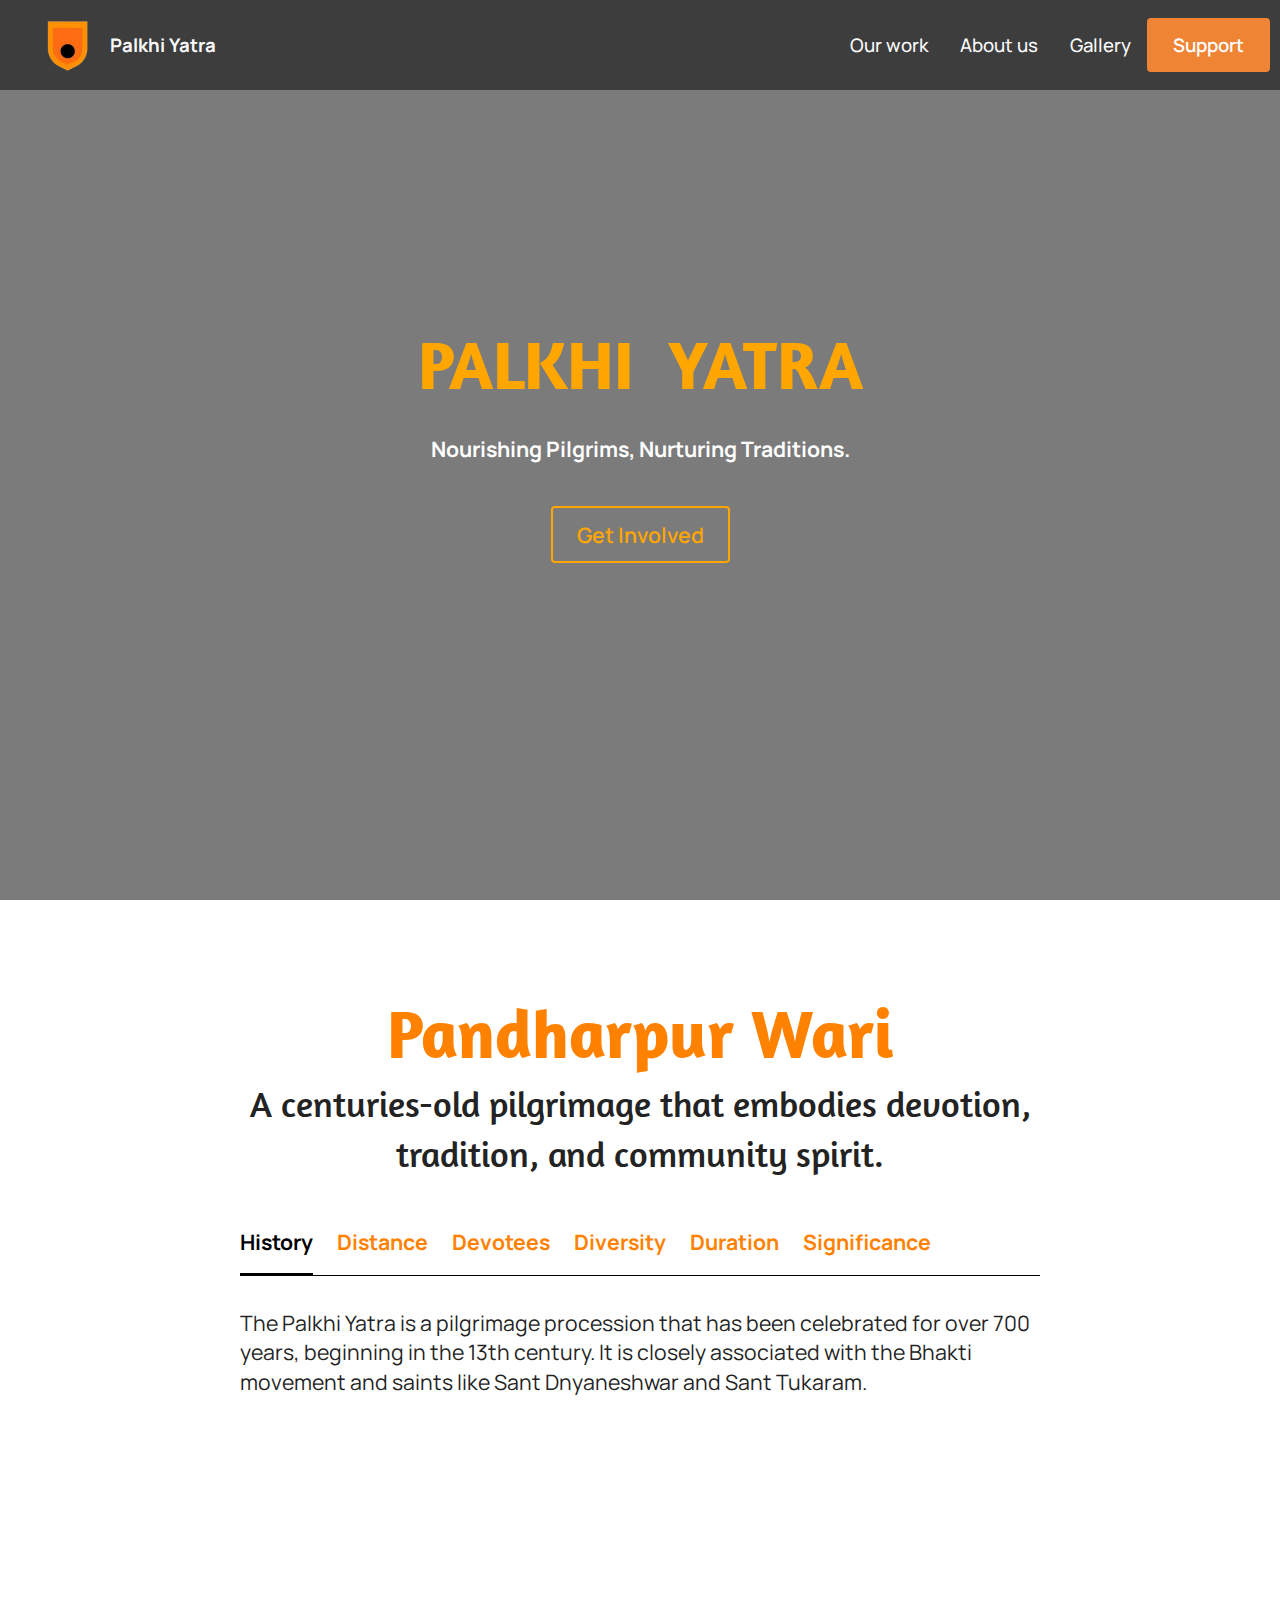
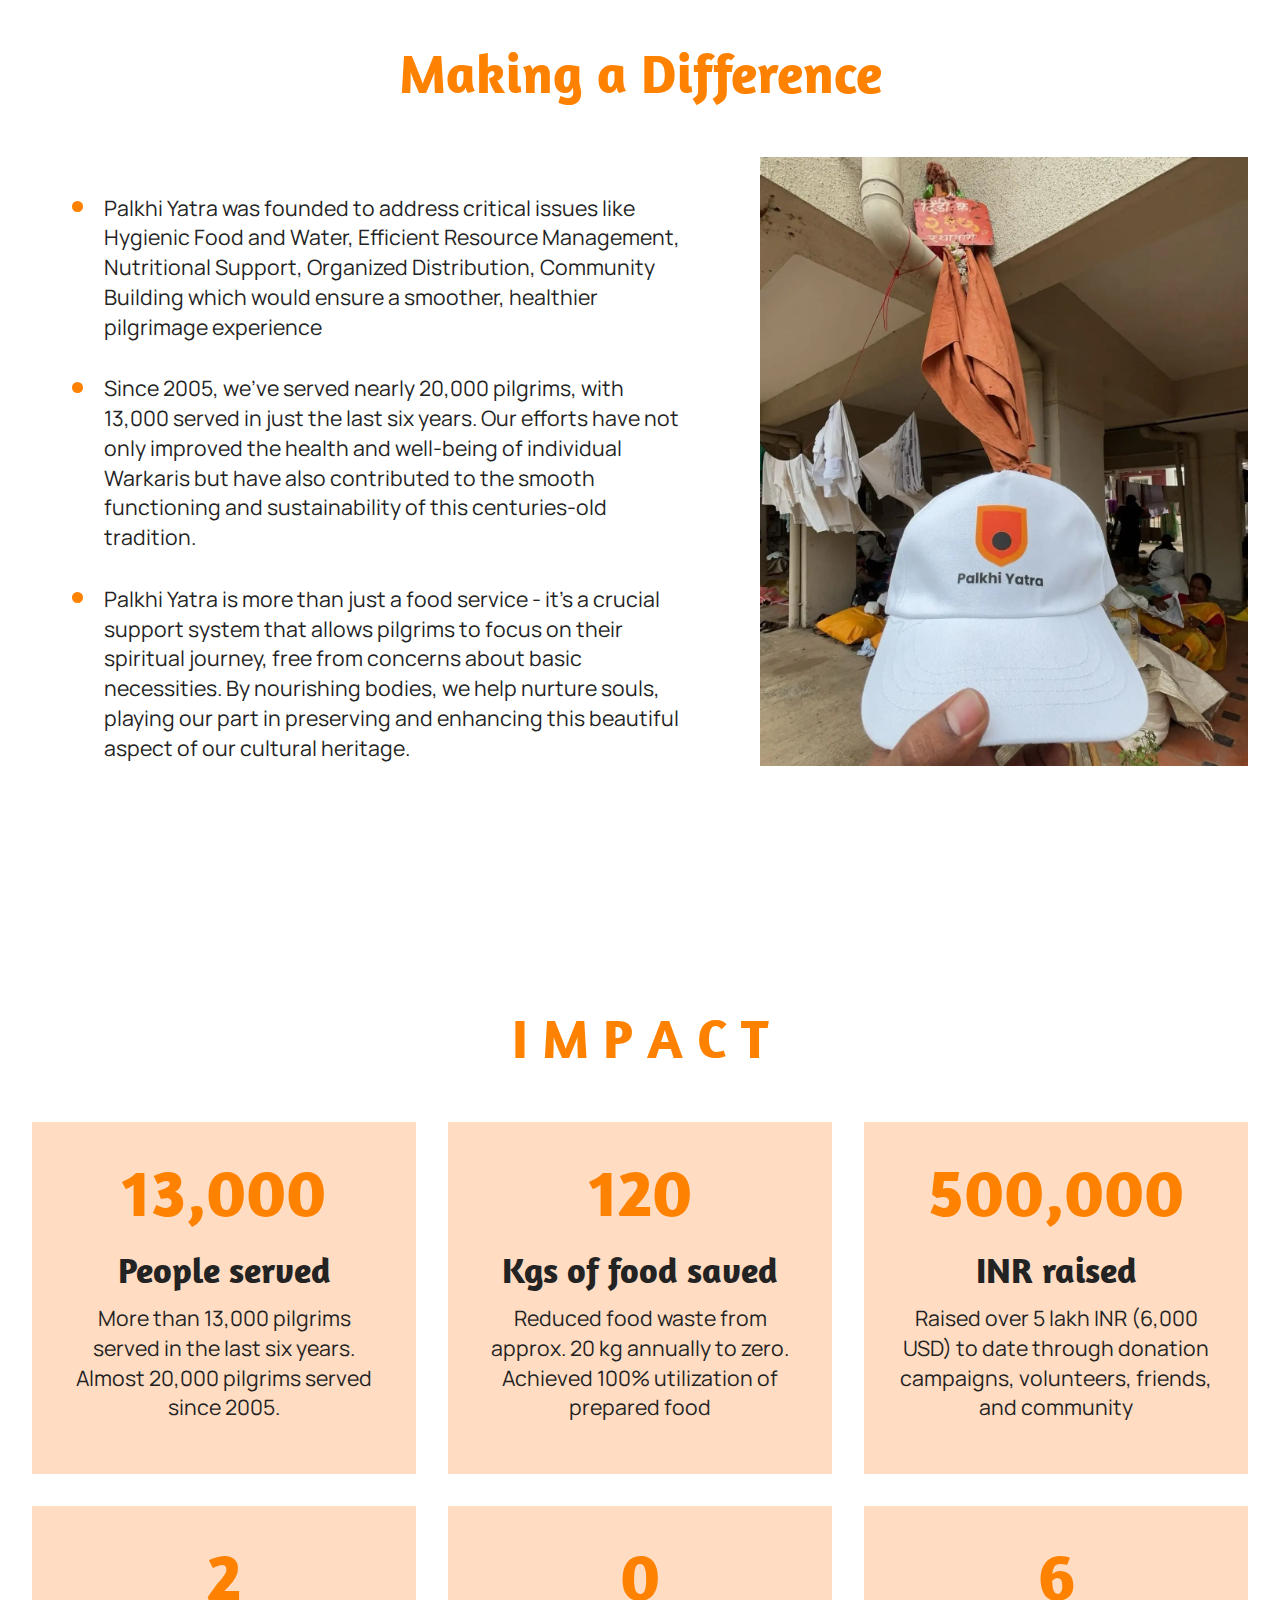
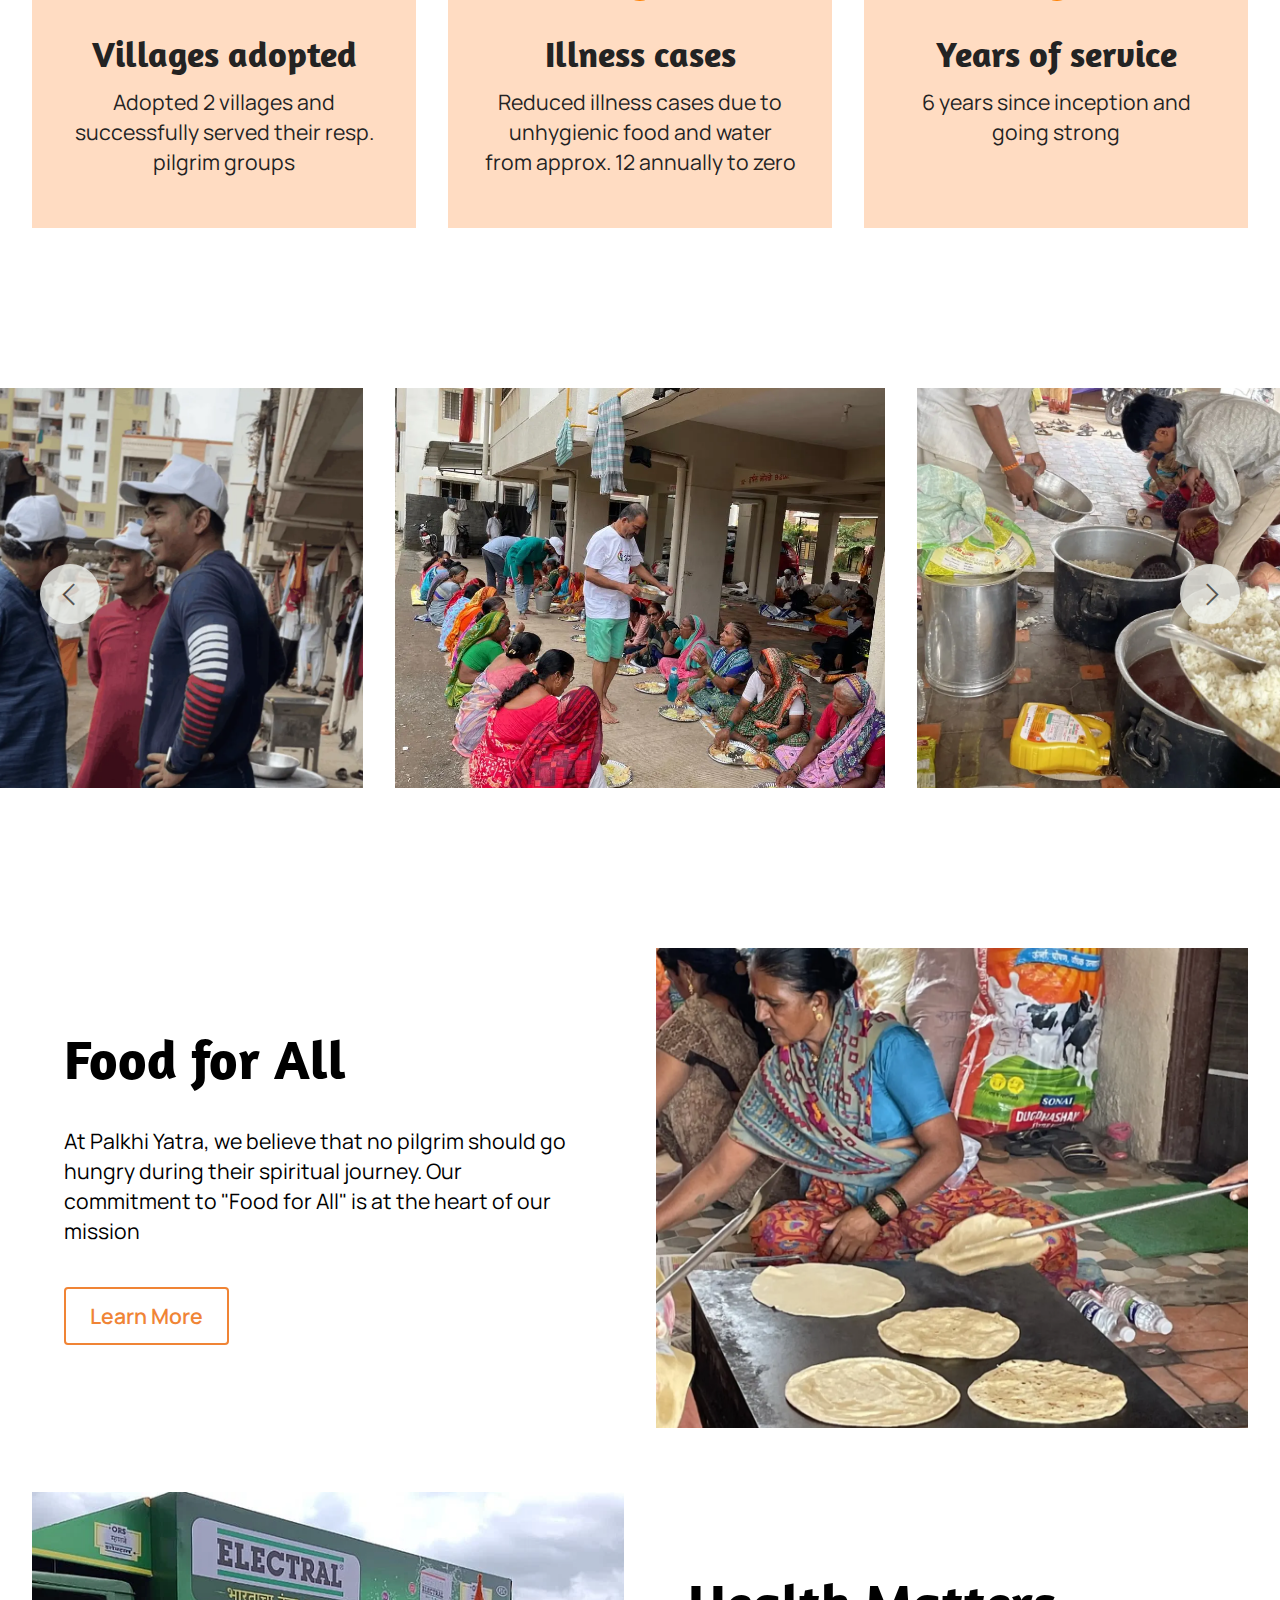
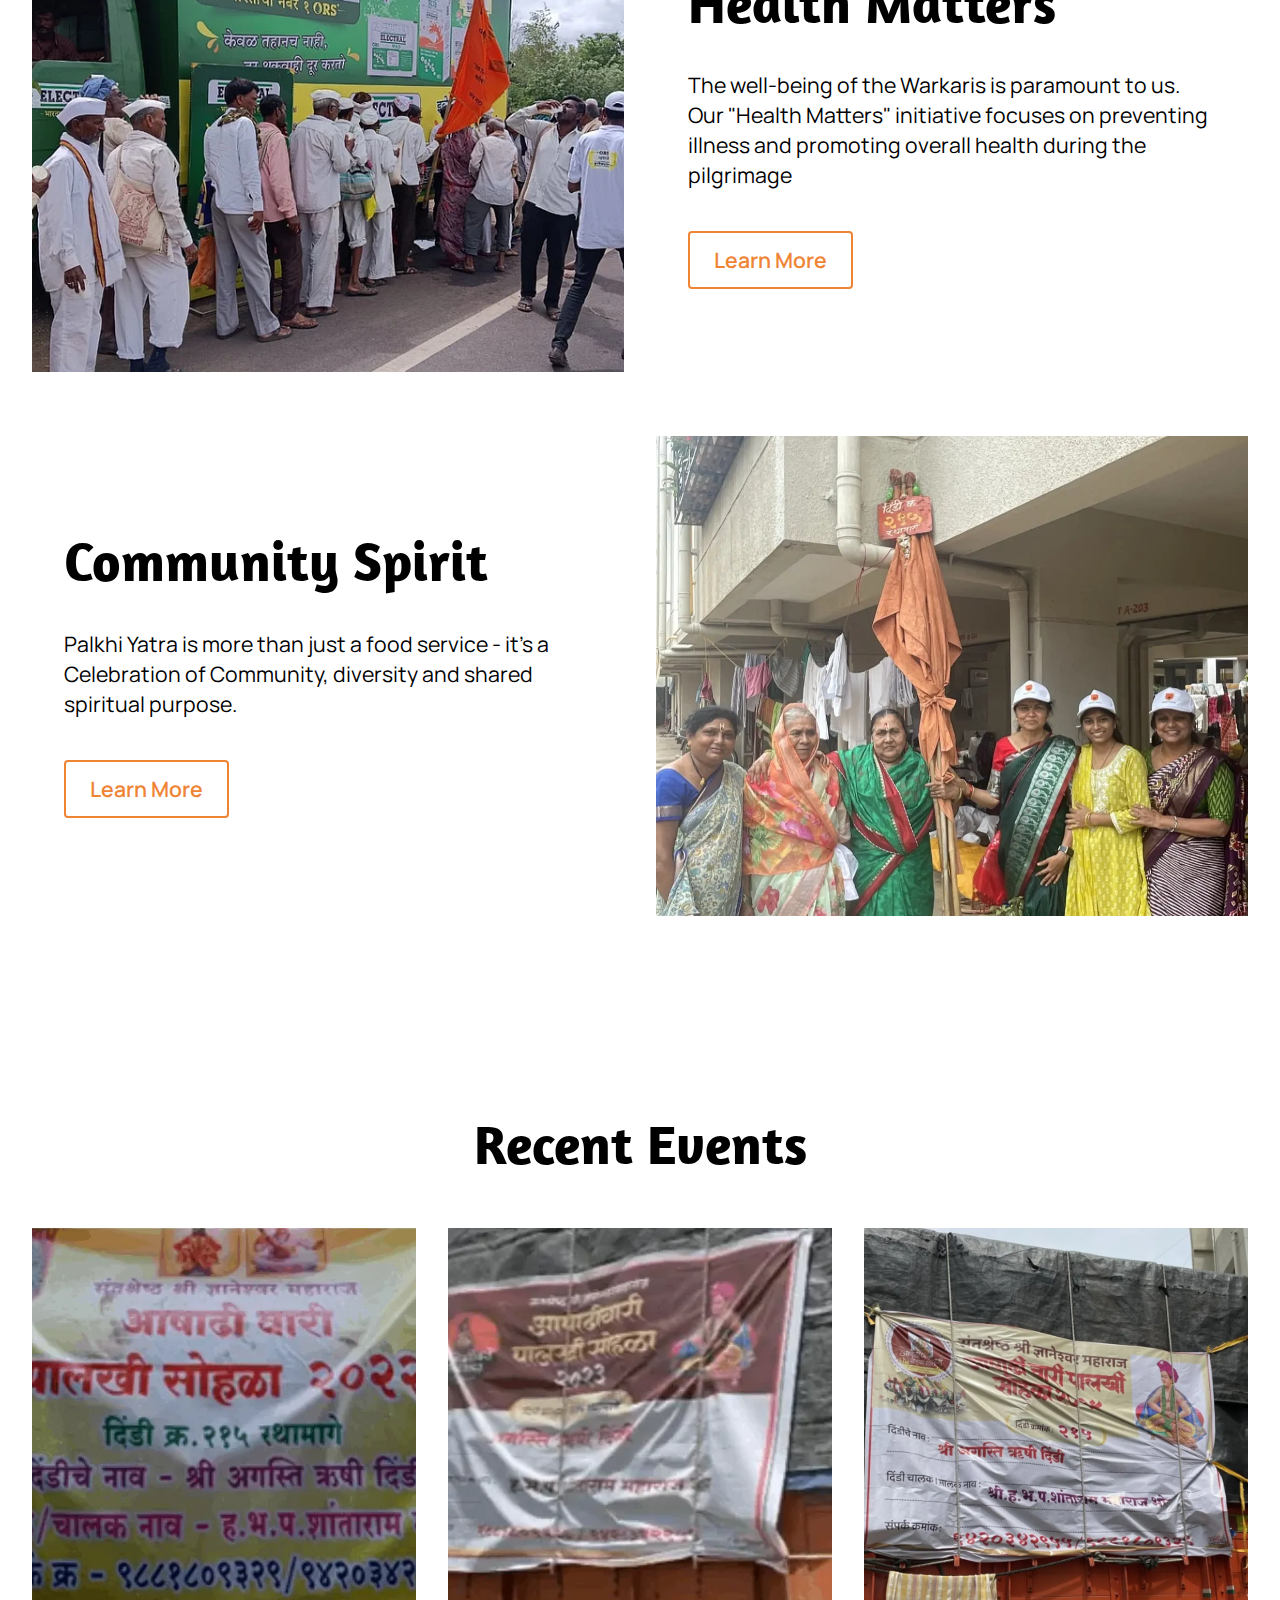
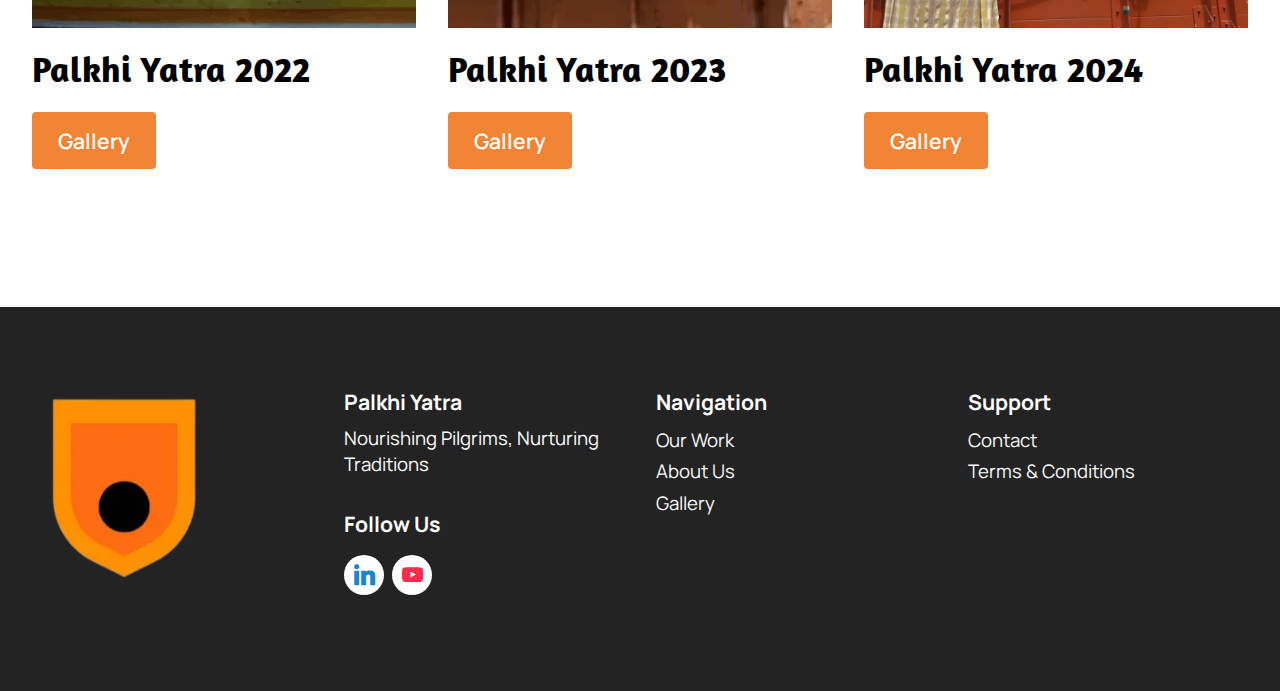
==== commit ce4df753: "V2 Update" ====
--- a/index.html
+++ b/index.html
@@ -4,7 +4,7 @@
 
   <meta charset="UTF-8">
   <meta http-equiv="X-UA-Compatible" content="IE=edge">
-  <meta name="generator" content="">
+  <meta name="generator" content="Palkhi Yatra">
   <meta name="twitter:card" content="summary_large_image"/>
   <meta name="twitter:image:src" content="assets/images/index-meta.png">
   <meta property="og:image" content="assets/images/index-meta.png">
@@ -26,13 +26,27 @@
   <noscript><link rel="stylesheet" href="https://fonts.googleapis.com/css?family=Amaranth:400,400i,700,700i&display=swap"></noscript>
   <link rel="preload" href="https://fonts.googleapis.com/css2?family=Manrope:wght@400;700&display=swap&display=swap" as="style" onload="this.onload=null;this.rel='stylesheet'">
   <noscript><link rel="stylesheet" href="https://fonts.googleapis.com/css2?family=Manrope:wght@400;700&display=swap&display=swap"></noscript>
-  <link rel="preload" as="style" href="assets/mobirise/css/mbr-additional.css?v=iFgMaM"><link rel="stylesheet" href="assets/mobirise/css/mbr-additional.css?v=iFgMaM" type="text/css">
+  <link rel="preload" as="style" href="assets/mobirise/css/mbr-additional.css?v=FjPOox"><link rel="stylesheet" href="assets/mobirise/css/mbr-additional.css?v=FjPOox" type="text/css">
 
   
   
   
 </head>
 <body>
+
+<!-- Analytics -->
+<!-- Google tag (gtag.js) -->
+<script async src="https://www.googletagmanager.com/gtag/js?id=G-55X4JHDZ9S"></script>
+<script>
+  window.dataLayer = window.dataLayer || [];
+  function gtag(){dataLayer.push(arguments);}
+  gtag('js', new Date());
+
+  gtag('config', 'G-55X4JHDZ9S');
+</script>
+<!-- /Analytics -->
+
+
   
   <section data-bs-version="5.1" class="menu menu6 cid-ul9GRxPbAQ" once="menu" id="menu06-0">
 	
@@ -41,8 +55,8 @@
 		<div class="container">
 			<div class="navbar-brand">
 				<span class="navbar-logo">
-					<a href="https://mobiri.se">
-						<img src="assets/images/palkhi-yatra-logo-96x100.png" alt="image" style="height: 3.4rem;">
+					<a href="index.html">
+						<img src="assets/images/palkhi-yatra-logo-96x100.webp" alt="PY Logo" style="height: 3.4rem;">
 					</a>
 				</span>
 				<span class="navbar-caption-wrap"><a class="navbar-caption text-white display-4" href="index.html">Palkhi Yatra</a></span>
@@ -70,7 +84,7 @@
 
 <section data-bs-version="5.1" class="header09 startm5 cid-uldAjZq4cP mbr-fullscreen" data-bg-video="https://www.youtube.com/watch?v=BM6VMnpp9C4" id="header09-3">	
     
-	<div class="mbr-overlay" style="opacity: 0.5; background-color: rgb(35, 35, 35);"></div>
+	<div class="mbr-overlay" style="opacity: 0.6; background-color: rgb(35, 35, 35);"></div>
 	<div class="mbr-fallback-image disabled"></div>
 	<div class="container-fluid">
 		<div class="row">
@@ -165,115 +179,139 @@
     </div>
 </section>
 
-<section data-bs-version="5.1" class="article4 cid-uldDsTNwe8" id="article04-4">
-	
-
+<section data-bs-version="5.1" class="features031 cid-umOCFgWaBO" id="features031-35">
+    
+    
+    
+    <div class="container">
+        <div class="row justify-content-center">
+            <div class="col-md-12 content-head mb-5">
+                <h1 class="mbr-section-title mbr-fonts-style mb-0 display-2"><strong>Making a Difference</strong></h1>
+                
+            </div>
+        </div>
+        <div class="row justify-content-center  blockContent">
+            <div class="col-12 col-lg">
+                <div class="item-wrapper align-left">
+                    <div class="counter-container mbr-text mbr-fonts-style display-7">
+                        <ul>
+                            <li>Palkhi Yatra was founded to address critical issues like Hygienic Food and Water, Efficient Resource Management, Nutritional Support, Organized Distribution, Community Building which would ensure a smoother, healthier pilgrimage experience</li>
+                            <li>Since 2005, we've served nearly 20,000 pilgrims, with 13,000 served in just the last six years. Our efforts have not only improved the health and well-being of individual Warkaris but have also contributed to the smooth functioning and sustainability of this centuries-old tradition.</li>
+                            <li>Palkhi Yatra is more than just a food service - it's a crucial support system that allows pilgrims to focus on their spiritual journey, free from concerns about basic necessities. By nourishing bodies, we help nurture souls, playing our part in preserving and enhancing this beautiful aspect of our cultural heritage.</li>
+                        </ul>
+                    </div>
+                </div>
+            </div>
+            <div class="col-12 col-lg-5">
+                <div class="image-wrapper">
+                    <img class="w-100" src="assets/images/img-5971-1242x2208.webp" alt="PY Cap">
+                </div>
+            </div>
+
+        </div>
+    </div>
+</section>
+
+<section data-bs-version="5.1" class="numbers01 cid-umODyGVz2Y" id="numbers01-36">
 	
 	
-
 	<div class="container">
 		<div class="row justify-content-center">
-			<div class="col-12 col-md-12 col-lg-6 image-wrapper">
-				<img class="w-100" src="assets/images/img-5971-1242x2208.jpeg" alt="Image">
-			</div>
-			<div class="col-12 col-md-12 col-lg">
-				<div class="text-wrapper align-left">
-					<h1 class="mbr-section-title mbr-fonts-style mb-4 display-2"><strong>Making a Difference</strong></h1>
-					<p class="mbr-text mbr-fonts-style mb-3 display-7">Palkhi Yatra was founded to address critical issues like&nbsp;Hygienic Food and Water, Efficient Resource Management, Nutritional Support, Organized Distribution, Community Building which would ensure a smoother, healthier pilgrimage experience<br></p>
-
-					<p class="mbr-text mbr-fonts-style mb-3 display-7">Since 2005, we've served nearly 20,000 pilgrims, with 13,000 served in just the last six years. Our efforts have not only improved the health and well-being of individual Warkaris but have also contributed to the smooth functioning and sustainability of this centuries-old tradition.</p>
-					<p class="mbr-text mbr-fonts-style mb-3 display-7">Palkhi Yatra is more than just a food service - it's a crucial support system that allows pilgrims to focus on their spiritual journey, free from concerns about basic necessities. By nourishing bodies, we help nurture souls, playing our part in preserving and enhancing this beautiful aspect of our cultural heritage.<br><br></p>
-					<div class="mbr-section-btn mt-3"><a class="btn btn-lg btn-secondary-outline display-7" href="work.html">Learn more</a></div>
+			<div class="col-12 content-head">
+				<div class="mbr-section-head mb-5">
+					<h4 class="mbr-section-title mbr-fonts-style align-center mb-0 display-2"><strong>I M P A C T</strong>
+					</h4>
+					
+					
+				</div>
+			</div>
+		</div>
+		<div class="row">
+			<div class="item features-without-image col-12 col-md-6 col-lg-4 active">
+				<div class="item-wrapper">
+					<div class="item-content">
+						<h5 class="mbr-card-title mbr-fonts-style mt-0 mb-3 mbr-number display-1">
+							<strong>13,000</strong>
+						</h5>
+						<h4 class="card-title mbr-fonts-style display-5"><strong>People served</strong></h4>
+						<p class="card-text mbr-fonts-style mt-0 mb-3 display-7">
+							More than 13,000 pilgrims served in the last six years. Almost 20,000 pilgrims served since 2005.
+						</p>
+						
+					</div>
+
+				</div>
+			</div>
+			<div class="item features-without-image col-12 col-md-6 col-lg-4">
+				<div class="item-wrapper">
+					<div class="item-content">
+						<h5 class="mbr-card-title mbr-fonts-style mt-0 mb-3 mbr-number display-1">
+							<strong>120</strong>
+						</h5>
+						<h4 class="card-title mbr-fonts-style display-5"><strong>Kgs of food saved</strong></h4>
+						<p class="card-text mbr-fonts-style mt-0 mb-3 display-7">
+							Reduced food waste from approx. 20 kg annually to zero. Achieved 100% utilization of prepared food
+						</p>
+						
+					</div>
+
+				</div>
+			</div><div class="item features-without-image col-12 col-md-6 col-lg-4">
+				<div class="item-wrapper">
+					<div class="item-content">
+						<h5 class="mbr-card-title mbr-fonts-style mt-0 mb-3 mbr-number display-1">
+							<strong>500,000</strong>
+						</h5>
+						<h4 class="card-title mbr-fonts-style display-5"><strong>INR raised</strong></h4>
+						<p class="card-text mbr-fonts-style mt-0 mb-3 display-7">
+							Raised over 5 lakh INR (6,000 USD) to date through donation campaigns, volunteers, friends, and community
+						</p>
+						
+					</div>
+				</div>
+			</div>
+			<div class="item features-without-image col-12 col-md-6 col-lg-4">
+				<div class="item-wrapper">
+					<div class="item-content">
+						<h5 class="mbr-card-title mbr-fonts-style mt-0 mb-3 mbr-number display-1">
+							<strong>2</strong>
+						</h5>
+						<h4 class="card-title mbr-fonts-style display-5"><strong>Villages adopted</strong></h4>
+						<p class="card-text mbr-fonts-style mt-0 mb-3 display-7">
+							Adopted 2 villages and successfully served their resp. pilgrim groups
+						</p>
+						
+					</div>
+				</div>
+			</div><div class="item features-without-image col-12 col-md-6 col-lg-4">
+				<div class="item-wrapper">
+					<div class="item-content">
+						<h5 class="mbr-card-title mbr-fonts-style mt-0 mb-3 mbr-number display-1">
+							<strong>0</strong>
+						</h5>
+						<h4 class="card-title mbr-fonts-style display-5"><strong>Illness cases</strong></h4>
+						<p class="card-text mbr-fonts-style mt-0 mb-3 display-7">
+							Reduced illness cases due to unhygienic food and water from approx. 12 annually to zero
+						</p>
+						
+					</div>
+				</div>
+			</div><div class="item features-without-image col-12 col-md-6 col-lg-4">
+				<div class="item-wrapper">
+					<div class="item-content">
+						<h5 class="mbr-card-title mbr-fonts-style mt-0 mb-3 mbr-number display-1">
+							<strong>6</strong>
+						</h5>
+						<h4 class="card-title mbr-fonts-style display-5"><strong>Years of service</strong></h4>
+						<p class="card-text mbr-fonts-style mt-0 mb-3 display-7">
+							6 years since inception and going strong
+						</p>
+						
+					</div>
 				</div>
 			</div>
 		</div>
 	</div>
-</section>
-
-<section data-bs-version="5.1" class="features023 cid-ulJm6PvmDr" id="features023-2p">
-
-    
-
-    
-    
-    <div class="container">
-        <div class="row justify-content-center">
-            <div class="col-12 content-head">
-                <div class="card-wrapper mb-5">
-                    <div class="card-box align-center">
-                        <h4 class="mbr-section-title mbr-fonts-style mb-0 display-2">
-                            <strong>IMPACT</strong>
-                        </h4>
-                        
-                        
-                    </div>
-                </div>
-            </div>
-        </div>
-        <div class="row content-row">
-            <div class="item features-without-image col-12 col-md-6 col-lg-4 item-mb active">
-                <div class="item-wrapper">
-                    <div class="title mb-3">
-                        <span class="num mbr-fonts-style display-1">13,000<br></span>
-                    </div>
-                    <h4 class="card-title mbr-fonts-style display-5"><strong>People served</strong></h4>
-                    <p class="mbr-text card-text mbr-fonts-style mb-0 display-7">
-                        More than 13,000 pilgrims served in the last six years. Almost 20,000 pilgrims served since 2005.
-                    </p>
-                </div>
-            </div>
-            <div class="item features-without-image col-12 col-md-6 col-lg-4 item-mb">
-                <div class="item-wrapper">
-                    <div class="title mb-3">
-                        <span class="num mbr-fonts-style display-1">120<br></span>
-                    </div>
-                    <h4 class="card-title mbr-fonts-style display-5"><strong>Kgs of food saved</strong></h4>
-                    <p class="mbr-text card-text mbr-fonts-style mb-0 display-7">
-                        Reduced food waste from ~20 kg annually to zero. Achieved 100% utilization of prepared food
-                    </p>
-                </div>
-            </div><div class="item features-without-image col-12 col-md-6 col-lg-4 item-mb">
-                <div class="item-wrapper">
-                    <div class="title mb-3">
-                        <span class="num mbr-fonts-style display-1">0</span>
-                    </div>
-                    <h4 class="card-title mbr-fonts-style display-5"><strong>Illness cases</strong></h4>
-                    <p class="mbr-text card-text mbr-fonts-style mb-0 display-7">
-                        Reduced illness cases due to unhygienic food and water from ~12 annually to zero
-                    </p>
-                </div>
-            </div><div class="item features-without-image col-12 col-md-6 col-lg-4 item-mb">
-                <div class="item-wrapper">
-                    <div class="title mb-3">
-                        <span class="num mbr-fonts-style display-1">2<br></span>
-                    </div>
-                    <h4 class="card-title mbr-fonts-style display-5"><strong>Villages adopted</strong></h4>
-                    <p class="mbr-text card-text mbr-fonts-style mb-0 display-7">
-                        Adopted 2 villages and successfully served their resp. pilgrim groups 
-                    </p>
-                </div>
-            </div><div class="item features-without-image col-12 col-md-6 col-lg-4 item-mb">
-                <div class="item-wrapper">
-                    <div class="title mb-3">
-                        <span class="num mbr-fonts-style display-1">6<br></span>
-                    </div>
-                    <h4 class="card-title mbr-fonts-style display-5"><strong>Years of service</strong></h4>
-                    <p class="mbr-text card-text mbr-fonts-style mb-0 display-7">
-                        6 years since inception and going strong
-                    </p>
-                </div>
-            </div><div class="item features-without-image col-12 col-md-6 col-lg-4 item-mb">
-                <div class="item-wrapper">
-                    <div class="title mb-3">
-                        <span class="num mbr-fonts-style display-1">500,000<br></span>
-                    </div>
-                    <h4 class="card-title mbr-fonts-style display-5"><strong>INR raised &amp; utilised</strong></h4>
-                    <p class="mbr-text card-text mbr-fonts-style mb-0 display-7">Raised 5 Lakh (6,000 USD) to date through donation campaigns, volunteers, friends, and community</p>
-                </div>
-            </div>
-            
-        </div>
-    </div>
 </section>
 
 <section data-bs-version="5.1" class="slider4 mbr-embla cid-ul9xKWMQnw" id="gallery-13-ul9xKWMQnw">
@@ -291,7 +329,7 @@
                 <div class="slide-content">
                   <div class="item-img">
                     <div class="item-wrapper">
-                      <img src="assets/images/47f3b697-036d-4b70-80c2-fa9e7c9120c7-960x1280.jpg" alt="Image" title="" data-slide-to="1" data-bs-slide-to="1">
+                      <img src="assets/images/47f3b697-036d-4b70-80c2-fa9e7c9120c7-960x1280.webp" alt="Image" title="" data-slide-to="1" data-bs-slide-to="1">
                     </div>
                   </div>
                 </div>
@@ -300,7 +338,7 @@
                 <div class="slide-content">
                   <div class="item-img">
                     <div class="item-wrapper">
-                      <img src="assets/images/img-4113-1-1200x1600.jpg" alt="Food" title="" data-slide-to="2" data-bs-slide-to="2">
+                      <img src="assets/images/img-4113-1-1200x1600.webp" alt="Food" title="" data-slide-to="2" data-bs-slide-to="2">
                     </div>
                   </div>
                 </div>
@@ -310,7 +348,7 @@
                 <div class="slide-content">
                   <div class="item-img">
                     <div class="item-wrapper">
-                      <img src="assets/images/d5bf8787-ea6f-49a0-8880-983d0a226a1c-960x720.jpg" alt="image" title="" data-slide-to="3" data-bs-slide-to="3">
+                      <img src="assets/images/d5bf8787-ea6f-49a0-8880-983d0a226a1c-960x720.webp" alt="image" title="" data-slide-to="3" data-bs-slide-to="3">
                     </div>
                   </div>
                 </div>
@@ -318,7 +356,7 @@
                 <div class="slide-content">
                   <div class="item-img">
                     <div class="item-wrapper">
-                      <img src="assets/images/c8416810-3bb3-4cc7-9d3f-76202872ec39-960x1280.jpeg" alt="image" title="" data-slide-to="4" data-bs-slide-to="4">
+                      <img src="assets/images/c8416810-3bb3-4cc7-9d3f-76202872ec39-960x1280.webp" alt="image" title="" data-slide-to="4" data-bs-slide-to="4">
                     </div>
                   </div>
                 </div>
@@ -326,7 +364,7 @@
                 <div class="slide-content">
                   <div class="item-img">
                     <div class="item-wrapper">
-                      <img src="assets/images/img-4102-1170x2532.png" alt="Team" title="" data-slide-to="0" data-bs-slide-to="0">
+                      <img src="assets/images/img-4102-1170x2532.webp" alt="Team" title="" data-slide-to="0" data-bs-slide-to="0">
                     </div>
                   </div>
                 </div>
@@ -365,7 +403,7 @@
                 </div>
             </div>
             <div class="col-12 col-md-12 col-lg-6 image-wrapper">
-                <img class="w-100" src="assets/images/img-4071-1256x1675.jpeg" alt="Food Prep">
+                <img class="w-100" src="assets/images/img-4071-1256x1675.webp" alt="Food Prep">
             </div>
         </div>
         <div class="row row-reverse justify-content-center">
@@ -389,12 +427,12 @@
                     <h1 class="mbr-section-title mbr-fonts-style mb-4 display-2">
                         <strong>Community Spirit</strong>
                     </h1>
-                    <p class="mbr-text align-left mbr-fonts-style mb-4 display-7">Palkhi Yatra is more than just a food service - it's a celebration of community, diversity and shared spiritual purpose.</p>
+                    <p class="mbr-text align-left mbr-fonts-style mb-4 display-7">Palkhi Yatra is more than just a food service - it's a Celebration of Community, diversity and shared spiritual purpose.</p>
                     <div class="mbr-section-btn align-left mt-3"><a class="btn btn-secondary-outline display-7" href="work.html#features037-1d">Learn More</a></div>
                 </div>
             </div>
             <div class="col-12 col-md-12 col-lg-6 image-wrapper">
-                <img class="w-100" src="assets/images/img-4229-1256x1675.jpeg" alt="Team photo">
+                <img class="w-100" src="assets/images/img-4229-1256x1675.webp" alt="Team photo">
             </div>
         </div>
     </div>
@@ -416,7 +454,7 @@
       <div class="item features-image col-12 col-md-6 col-lg-4 active">
         <div class="item-wrapper">
           <div class="item-img mb-3">
-            <img src="assets/images/py-22-903x502.png" alt="banner" title="">
+            <img src="assets/images/py-22-903x502.webp" alt="banner" title="">
           </div>
           <div class="item-content align-left">
             <h5 class="item-title mbr-fonts-style mt-0 mb-2 display-5">
@@ -430,7 +468,7 @@
       <div class="item features-image col-12 col-md-6 col-lg-4">
         <div class="item-wrapper">
           <div class="item-img mb-3">
-            <img src="assets/images/py-23-655x393.png" alt="banner" title="" data-slide-to="1" data-bs-slide-to="1">
+            <img src="assets/images/py-23-655x393.webp" alt="banner" title="" data-slide-to="1" data-bs-slide-to="1">
           </div>
           <div class="item-content align-left">
             <h5 class="item-title mbr-fonts-style mb-2 mt-0 display-5"><strong>Palkhi Yatra 2023</strong></h5>
@@ -443,7 +481,7 @@
       <div class="item features-image col-12 col-md-6 col-lg-4">
         <div class="item-wrapper">
           <div class="item-img mb-3">
-            <img src="assets/images/img-4082-1139x1519.jpeg" alt="Wari 2024" title="" data-slide-to="2" data-bs-slide-to="2">
+            <img src="assets/images/img-4082-1139x1519.webp" alt="Wari 2024" title="" data-slide-to="2" data-bs-slide-to="2">
           </div>
           <div class="item-content align-left">
             <h5 class="item-title mbr-fonts-style mb-2 mt-0 display-5"><strong>Palkhi Yatra 2024</strong></h5>
@@ -458,7 +496,7 @@
   </div>
 </section>
 
-<section data-bs-version="5.1" class="footer4 cid-uldwKjAKWt" once="footers" id="footer4-1">
+<section data-bs-version="5.1" class="footer4 cid-umOHJY2W5y" once="footers" id="footer4-38">
 
     
 
@@ -469,20 +507,20 @@
             <div class="col-6 col-lg-3">
                 <div class="media-wrap col-md-8 col-12">
                     <a href="index.html">
-                        <img src="assets/images/palkhi-yatra-logo-206x215.png" alt="PY Logo">
+                        <img src="assets/images/palkhi-yatra-logo-206x215.webp" alt="PY Logo">
                     </a>
                 </div>
             </div>
             <div class="col-12 col-md-6 col-lg-3">
-                <h5 class="mbr-section-subtitle mbr-fonts-style mb-2 display-7"><strong>Palkhi Yatra</strong></h5>
-                <p class="mbr-text mbr-fonts-style mb-4 display-4"><a href="about.html" class="text-white">About</a>
-<br><a href="work.html" class="text-white text-primary">Our Work</a></p>
+                <h5 class="mbr-section-subtitle mbr-fonts-style mb-2 display-7">
+                    <strong>Palkhi Yatra</strong></h5>
+                <p class="mbr-text mbr-fonts-style mb-4 display-4">Nourishing Pilgrims, Nurturing Traditions</p>
                 <h5 class="mbr-section-subtitle mbr-fonts-style mb-3 display-7">
                     <strong>Follow Us</strong>
                 </h5>
                 <div class="social-row display-7">
                     <div class="soc-item">
-                        <a href="https://www.linkedin.com/company/palkhi-yatra/" target="_blank">
+                        <a href="https://www.linkedin.com/company/palkhi-yatra" target="_blank">
                             <span class="mbr-iconfont socicon-linkedin socicon" style="color: rgb(28, 133, 203); fill: rgb(28, 133, 203);"></span>
                         </a>
                     </div>
@@ -496,17 +534,19 @@
                 </div>
             </div>
             <div class="col-12 col-md-6 col-lg-3">
-                <h5 class="mbr-section-subtitle mbr-fonts-style mb-2 display-7"><strong>Information</strong></h5>
+                <h5 class="mbr-section-subtitle mbr-fonts-style mb-2 display-7">
+                    <strong>Navigation</strong></h5>
+                <ul class="list mbr-fonts-style display-4">
+                    <li class="mbr-text item-wrap"><a href="work.html" class="text-white">Our Work</a></li><li class="mbr-text item-wrap"><a href="about.html" class="text-white">About Us</a></li><li class="mbr-text item-wrap"><a href="gallery.html" class="text-white">Gallery</a></li>
+                </ul>
+            </div>
+            <div class="col-12 col-md-6 col-lg-3">
+                <h5 class="mbr-section-subtitle mbr-fonts-style mb-2 display-7">
+                    <strong>Support</strong></h5>
                 <ul class="list mbr-fonts-style display-4">
                     <li class="mbr-text item-wrap"><a href="contact.html" class="text-white">Contact</a></li><li class="mbr-text item-wrap"><a href="page5.html" class="text-white">Terms &amp; Conditions</a></li>
                 </ul>
             </div>
-            <div class="col-12 col-md-6 col-lg-3">
-                <h5 class="mbr-section-subtitle mbr-fonts-style mb-2 display-7"><strong>Media Centre</strong></h5>
-                <ul class="list mbr-fonts-style display-4">
-                    <li class="mbr-text item-wrap"><a href="gallery.html" class="text-white">Gallery</a></li>
-                </ul>
-            </div>
             
         </div>
     </div>
--- a/assets/mobirise/css/mbr-additional.css
+++ b/assets/mobirise/css/mbr-additional.css
@@ -17,7 +17,7 @@
   overflow: hidden;
 }
 body {
-  background-color: #fff4e6;
+  background-color: #ffffff;
 }
 body {
   font-family: Manrope;
@@ -145,7 +145,7 @@
   border-radius: 4px;
 }
 .bg-primary {
-  background-color: #ffea00 !important;
+  background-color: #000000 !important;
 }
 .bg-success {
   background-color: #20ac6b !important;
@@ -161,9 +161,9 @@
 }
 .btn-primary,
 .btn-primary:active {
-  background-color: #ffea00 !important;
-  border-color: #ffea00 !important;
-  color: #000000 !important;
+  background-color: #000000 !important;
+  border-color: #000000 !important;
+  color: #ffffff !important;
   box-shadow: none;
 }
 .btn-primary:hover,
@@ -171,15 +171,15 @@
 .btn-primary.focus,
 .btn-primary.active {
   color: inherit;
-  background-color: #ffee33 !important;
-  border-color: #ffee33 !important;
+  background-color: #1a1a1a !important;
+  border-color: #1a1a1a !important;
   box-shadow: none;
 }
 .btn-primary.disabled,
 .btn-primary:disabled {
-  color: #000000 !important;
-  background-color: #ffee33 !important;
-  border-color: #ffee33 !important;
+  color: #ffffff !important;
+  background-color: #1a1a1a !important;
+  border-color: #1a1a1a !important;
 }
 .btn-secondary,
 .btn-secondary:active {
@@ -338,23 +338,23 @@
 .btn-primary-outline,
 .btn-primary-outline:active {
   background-color: transparent !important;
-  border-color: #ffea00;
-  color: #ffea00;
+  border-color: #000000;
+  color: #000000;
 }
 .btn-primary-outline:hover,
 .btn-primary-outline:focus,
 .btn-primary-outline.focus,
 .btn-primary-outline.active {
-  color: #a89a00 !important;
+  color: #000000 !important;
   background-color: transparent !important;
-  border-color: #a89a00 !important;
+  border-color: #000000 !important;
   box-shadow: none !important;
 }
 .btn-primary-outline.disabled,
 .btn-primary-outline:disabled {
-  color: #000000 !important;
-  background-color: #ffea00 !important;
-  border-color: #ffea00 !important;
+  color: #ffffff !important;
+  background-color: #000000 !important;
+  border-color: #000000 !important;
 }
 .btn-secondary-outline,
 .btn-secondary-outline:active {
@@ -504,7 +504,7 @@
   border-color: #fafafa !important;
 }
 .text-primary {
-  color: #ffea00 !important;
+  color: #000000 !important;
 }
 .text-secondary {
   color: #f08435 !important;
@@ -530,7 +530,7 @@
 a.text-primary:hover,
 a.text-primary:focus,
 a.text-primary.active {
-  color: #998c00 !important;
+  color: #000000 !important;
 }
 a.text-secondary:hover,
 a.text-secondary:focus,
@@ -581,7 +581,7 @@
   background-position: 0px 1.2em;
 }
 .nav-tabs .nav-link.active {
-  color: #ffea00;
+  color: #000000;
 }
 .nav-tabs .nav-link:not(.active) {
   color: #232323;
@@ -599,20 +599,20 @@
   background-color: #ae1e2c;
 }
 .mbr-gallery-filter li.active .btn {
-  background-color: #ffea00;
-  border-color: #ffea00;
-  color: #191700;
+  background-color: #000000;
+  border-color: #000000;
+  color: #ffffff;
 }
 .mbr-gallery-filter li.active .btn:focus {
   box-shadow: none;
 }
 a,
 a:hover {
-  color: #ffea00;
+  color: #000000;
 }
 .mbr-plan-header.bg-primary .mbr-plan-subtitle,
 .mbr-plan-header.bg-primary .mbr-plan-price-desc {
-  color: #fffbcc;
+  color: #b3b3b3;
 }
 .mbr-plan-header.bg-success .mbr-plan-subtitle,
 .mbr-plan-header.bg-success .mbr-plan-price-desc {
@@ -643,7 +643,7 @@
 .form-control:hover,
 .form-control:focus {
   box-shadow: rgba(0, 0, 0, 0.07) 0px 1px 1px 0px, rgba(0, 0, 0, 0.07) 0px 1px 3px 0px, rgba(0, 0, 0, 0.03) 0px 0px 0px 1px;
-  border-color: #ffea00 !important;
+  border-color: #000000 !important;
 }
 .form-control:-webkit-input-placeholder {
   font-family: 'Manrope', sans-serif;
@@ -655,19 +655,19 @@
   font-size: 1.75rem;
 }
 blockquote {
-  border-color: #ffea00;
+  border-color: #000000;
 }
 /* Forms */
 .jq-selectbox li:hover,
 .jq-selectbox li.selected {
-  background-color: #ffea00;
-  color: #000000;
+  background-color: #000000;
+  color: #ffffff;
 }
 .jq-number__spin {
   transition: 0.25s ease;
 }
 .jq-number__spin:hover {
-  border-color: #ffea00;
+  border-color: #000000;
 }
 .jq-selectbox .jq-selectbox__trigger-arrow,
 .jq-number__spin.minus:after,
@@ -679,14 +679,14 @@
 .jq-selectbox:hover .jq-selectbox__trigger-arrow,
 .jq-number__spin.minus:hover:after,
 .jq-number__spin.plus:hover:after {
-  border-top-color: #ffea00;
-  border-bottom-color: #ffea00;
+  border-top-color: #000000;
+  border-bottom-color: #000000;
 }
 .xdsoft_datetimepicker .xdsoft_calendar td.xdsoft_default,
 .xdsoft_datetimepicker .xdsoft_calendar td.xdsoft_current,
 .xdsoft_datetimepicker .xdsoft_timepicker .xdsoft_time_box > div > div.xdsoft_current {
-  color: #000000 !important;
-  background-color: #ffea00 !important;
+  color: #ffffff !important;
+  background-color: #000000 !important;
   box-shadow: none !important;
 }
 .xdsoft_datetimepicker .xdsoft_calendar td:hover,
@@ -717,7 +717,7 @@
   top: 50%;
   left: 50%;
   transform: translateX(-50%) translateY(-50%);
-  background-image: url("data:image/svg+xml;charset=UTF-8,%3csvg width='32' height='32' viewBox='0 0 64 64' xmlns='http://www.w3.org/2000/svg' stroke='%23ffea00' %3e%3cg fill='none' fill-rule='evenodd'%3e%3cg transform='translate(16 16)' stroke-width='2'%3e%3ccircle stroke-opacity='.5' cx='16' cy='16' r='16'/%3e%3cpath d='M32 16c0-9.94-8.06-16-16-16'%3e%3canimateTransform attributeName='transform' type='rotate' from='0 16 16' to='360 16 16' dur='1s' repeatCount='indefinite'/%3e%3c/path%3e%3c/g%3e%3c/g%3e%3c/svg%3e");
+  background-image: url("data:image/svg+xml;charset=UTF-8,%3csvg width='32' height='32' viewBox='0 0 64 64' xmlns='http://www.w3.org/2000/svg' stroke='%23000000' %3e%3cg fill='none' fill-rule='evenodd'%3e%3cg transform='translate(16 16)' stroke-width='2'%3e%3ccircle stroke-opacity='.5' cx='16' cy='16' r='16'/%3e%3cpath d='M32 16c0-9.94-8.06-16-16-16'%3e%3canimateTransform attributeName='transform' type='rotate' from='0 16 16' to='360 16 16' dur='1s' repeatCount='indefinite'/%3e%3c/path%3e%3c/g%3e%3c/g%3e%3c/svg%3e");
 }
 section.lazy-placeholder:after {
   opacity: 0.5;
@@ -1161,7 +1161,6 @@
 .cid-ul9GRxPbAQ .navbar-dropdown {
   padding: 0;
   background: rgba(0, 0, 0, 0.5) !important;
-  position: fixed;
 }
 .cid-ul9GRxPbAQ .opacityScroll {
   background: #000000 !important;
@@ -1345,7 +1344,7 @@
   height: 100%;
   position: absolute;
   top: 0;
-  background-image: url("../../../assets/images/event-1528702422m1-738x444.jpg");
+  background-image: url("../../../assets/images/event-1528702422m1-738x444.webp");
 }
 .cid-uldAjZq4cP .content-wrap {
   padding: 5rem 1rem;
@@ -1443,21 +1442,21 @@
   border-bottom: 3px solid #000000;
 }
 .cid-ulIbb5FDwr H4 {
-  text-align: left;
+  text-align: center;
 }
 .cid-ulIbb5FDwr H3 {
-  text-align: left;
+  text-align: center;
   color: #ff8100;
 }
-.cid-uldDsTNwe8 {
-  padding-top: 4rem;
-  padding-bottom: 4rem;
+.cid-umOCFgWaBO {
+  padding-top: 6rem;
+  padding-bottom: 6rem;
   background-color: #ffffff;
 }
-.cid-uldDsTNwe8 .mbr-fallback-image.disabled {
+.cid-umOCFgWaBO .mbr-fallback-image.disabled {
   display: none;
 }
-.cid-uldDsTNwe8 .mbr-fallback-image {
+.cid-umOCFgWaBO .mbr-fallback-image {
   display: block;
   background-size: cover;
   background-position: center center;
@@ -1466,85 +1465,165 @@
   position: absolute;
   top: 0;
 }
-@media (max-width: 991px) {
-  .cid-uldDsTNwe8 .image-wrapper {
-    margin-bottom: 2rem;
-  }
-}
-.cid-uldDsTNwe8 .row {
+.cid-umOCFgWaBO .mbr-description {
+  text-align: left;
+}
+.cid-umOCFgWaBO .item-wrapper {
+  background: #ffffff;
+  margin-bottom: 2rem;
+  padding: 2.25rem 2.25rem 1rem 2.25rem;
+}
+@media (max-width: 767px) {
+  .cid-umOCFgWaBO .item-wrapper {
+    padding: 2rem 1.5rem 0.5rem 1.5rem;
+    margin-bottom: 1rem;
+  }
+}
+@media (min-width: 992px) and (max-width: 1200px) {
+  .cid-umOCFgWaBO .item-wrapper {
+    padding: 2rem 1.5rem 0.5rem 1.5rem;
+    margin-bottom: 1rem;
+  }
+}
+.cid-umOCFgWaBO .card-title,
+.cid-umOCFgWaBO .iconfont-wrapper {
+  color: #000000;
+}
+.cid-umOCFgWaBO .card-text {
+  color: #000000;
+}
+.cid-umOCFgWaBO .mbr-section-title {
+  color: #ff8100;
+  text-align: center;
+}
+.cid-umOCFgWaBO .mbr-text,
+.cid-umOCFgWaBO .mbr-section-btn {
+  text-align: center;
+}
+.cid-umOCFgWaBO .card-text,
+.cid-umOCFgWaBO .item .mbr-section-btn {
+  text-align: left;
+}
+.cid-umOCFgWaBO .counter-container ul {
+  margin: 0;
+  padding-left: 2.25rem;
+  list-style: none;
+}
+.cid-umOCFgWaBO .counter-container ul li {
+  position: relative;
+  list-style: none;
+  margin-bottom: 2rem;
+}
+.cid-umOCFgWaBO .counter-container ul li:before {
+  position: absolute;
+  left: -1.5em;
+  content: "";
+  display: flex;
+  justify-content: center;
   align-items: center;
-}
-@media (max-width: 991px) {
-  .cid-uldDsTNwe8 .image-wrapper {
-    padding: 1rem;
-  }
-}
-@media (min-width: 992px) {
-  .cid-uldDsTNwe8 .text-wrapper {
-    padding: 0 2rem;
-  }
-}
-.cid-uldDsTNwe8 .mbr-section-title {
-  color: #000000;
-}
-.cid-uldDsTNwe8 .mbr-text,
-.cid-uldDsTNwe8 .mbr-section-btn {
-  color: #000000;
-}
-.cid-ulJm6PvmDr {
+  color: #ff8100;
+  background-color: #ff8100;
+  width: 0.5em;
+  height: 0.5em;
+  top: 0.4em;
+  border-radius: 50%;
+}
+.cid-umOCFgWaBO .mbr-text UL {
+  text-align: left;
+}
+.cid-umODyGVz2Y {
   padding-top: 4rem;
   padding-bottom: 4rem;
   background-color: #ffffff;
 }
-.cid-ulJm6PvmDr .mbr-fallback-image.disabled {
-  display: none;
-}
-.cid-ulJm6PvmDr .mbr-fallback-image {
-  display: block;
-  background-size: cover;
-  background-position: center center;
-  width: 100%;
+.cid-umODyGVz2Y .item:focus,
+.cid-umODyGVz2Y span:focus {
+  outline: none;
+}
+.cid-umODyGVz2Y .item {
+  margin-bottom: 2rem;
+}
+@media (max-width: 767px) {
+  .cid-umODyGVz2Y .item {
+    margin-bottom: 1rem;
+  }
+}
+.cid-umODyGVz2Y .item-content {
+  margin-top: 2rem;
+  padding: 0 2.25rem 2.25rem;
+  display: flex;
+  flex-direction: column;
   height: 100%;
-  position: absolute;
-  top: 0;
-}
-.cid-ulJm6PvmDr .title .num {
-  width: 100%;
-  display: block;
-}
-.cid-ulJm6PvmDr .title .card-title {
-  z-index: 1;
-}
-.cid-ulJm6PvmDr .num {
+}
+@media (min-width: 992px) and (max-width: 1200px) {
+  .cid-umODyGVz2Y .item-content {
+    padding: 2rem 1.5rem;
+    padding-top: 1rem;
+    margin-top: 1rem;
+  }
+}
+@media (max-width: 767px) {
+  .cid-umODyGVz2Y .item-content {
+    padding: 2rem 1.5rem;
+    padding-top: 1rem;
+    margin-top: 1rem;
+  }
+}
+.cid-umODyGVz2Y .item-wrapper {
+  position: relative;
+  background: #ffdcc2;
+  height: 100%;
+  display: flex;
+  flex-flow: column nowrap;
+}
+.cid-umODyGVz2Y .item-wrapper .item-footer {
+  margin-top: auto;
+}
+.cid-umODyGVz2Y .mbr-section-title {
   color: #ff8100;
-}
-.cid-ulJm6PvmDr .item-mb {
-  margin-bottom: 2rem;
-}
-@media (max-width: 767px) {
-  .cid-ulJm6PvmDr .item-mb {
-    margin-bottom: 1rem;
-  }
-}
-@media (max-width: 767px) {
-  .cid-ulJm6PvmDr * {
-    text-align: center !important;
-  }
-  .cid-ulJm6PvmDr .content-column {
-    margin-bottom: 2rem;
-  }
-}
-.cid-ulJm6PvmDr .content-head {
+  text-align: center;
+}
+.cid-umODyGVz2Y .mbr-text,
+.cid-umODyGVz2Y .item .mbr-section-btn {
+  text-align: center;
+}
+.cid-umODyGVz2Y .content-head {
   max-width: 800px;
 }
-.cid-ulJm6PvmDr .mbr-section-title,
-.cid-ulJm6PvmDr .card-box {
+.cid-umODyGVz2Y .mbr-number {
   color: #ff8100;
+  text-align: center;
+}
+.cid-umODyGVz2Y .mbr-section-subtitle,
+.cid-umODyGVz2Y .mbr-section-head .mbr-section-btn {
+  text-align: center;
+}
+.cid-umODyGVz2Y .mbr-text {
+  text-align: left;
+}
+.cid-umODyGVz2Y .mbr-text,
+.cid-umODyGVz2Y .mbr-card-btn {
+  text-align: left;
+}
+.cid-umODyGVz2Y .mbr-text,
+.cid-umODyGVz2Y .mbr-section-btn {
+  text-align: left;
+}
+.cid-umODyGVz2Y .mbr-text,
+.cid-umODyGVz2Y .item-footer .mbr-section-btn {
+  text-align: left;
+}
+.cid-umODyGVz2Y .card-text,
+.cid-umODyGVz2Y .item .mbr-section-btn {
+  text-align: center;
+}
+.cid-umODyGVz2Y .card-title {
+  text-align: center;
 }
 .cid-ul9xKWMQnw {
   padding-top: 4rem;
   padding-bottom: 4rem;
-  background-color: #ffdcc2;
+  background-color: #ffffff;
 }
 .cid-ul9xKWMQnw .mbr-fallback-image.disabled {
   display: none;
@@ -1788,15 +1867,15 @@
 .cid-ul9xKWOYPf .content-head {
   max-width: 800px;
 }
-.cid-uldwKjAKWt {
+.cid-umOHJY2W5y {
   padding-top: 5rem;
   padding-bottom: 5rem;
   background-color: #232323;
 }
-.cid-uldwKjAKWt .mbr-fallback-image.disabled {
+.cid-umOHJY2W5y .mbr-fallback-image.disabled {
   display: none;
 }
-.cid-uldwKjAKWt .mbr-fallback-image {
+.cid-umOHJY2W5y .mbr-fallback-image {
   display: block;
   background-size: cover;
   background-position: center center;
@@ -1805,48 +1884,48 @@
   position: absolute;
   top: 0;
 }
-.cid-uldwKjAKWt .media-wrap {
+.cid-umOHJY2W5y .media-wrap {
   padding: 0;
 }
 @media (max-width: 991px) {
-  .cid-uldwKjAKWt .media-wrap {
+  .cid-umOHJY2W5y .media-wrap {
     margin-bottom: 1rem;
   }
 }
 @media (max-width: 767px) {
-  .cid-uldwKjAKWt .row {
+  .cid-umOHJY2W5y .row {
     text-align: center;
   }
-  .cid-uldwKjAKWt .row > div {
+  .cid-umOHJY2W5y .row > div {
     margin: auto;
   }
-  .cid-uldwKjAKWt .social-row {
+  .cid-umOHJY2W5y .social-row {
     justify-content: center;
   }
 }
-.cid-uldwKjAKWt .social-row {
+.cid-umOHJY2W5y .social-row {
   display: flex;
   flex-wrap: wrap;
 }
-.cid-uldwKjAKWt .list {
+.cid-umOHJY2W5y .list {
   list-style: none;
   padding-left: 0;
   color: #bbbbbb;
 }
 @media (max-width: 991px) {
-  .cid-uldwKjAKWt .list {
+  .cid-umOHJY2W5y .list {
     margin-bottom: 2rem;
   }
 }
 @media (min-width: 992px) {
-  .cid-uldwKjAKWt .list {
+  .cid-umOHJY2W5y .list {
     margin-bottom: 0rem;
   }
 }
-.cid-uldwKjAKWt .mbr-text {
+.cid-umOHJY2W5y .mbr-text {
   color: #ffffff;
 }
-.cid-uldwKjAKWt .soc-item {
+.cid-umOHJY2W5y .soc-item {
   display: flex;
   align-items: center;
   justify-content: center;
@@ -1858,16 +1937,13 @@
   height: 2.5rem;
   width: 2.5rem;
 }
-.cid-uldwKjAKWt .mbr-iconfont {
+.cid-umOHJY2W5y .mbr-iconfont {
   color: black;
 }
 @media (max-width: 991px) {
-  .cid-uldwKjAKWt div > *:last-child {
+  .cid-umOHJY2W5y div > *:last-child {
     margin-top: 0 !important;
   }
-}
-.cid-uldwKjAKWt H5 {
-  color: #ffffff;
 }
 .cid-ul9GRxPbAQ {
   z-index: 1000;
@@ -2035,6 +2111,7 @@
   transition: 0.3s all !important;
   min-width: auto;
   background: #000000;
+  background: rgba(0, 0, 0, 0.5) !important;
   border-radius: 4px !important;
 }
 .cid-ul9GRxPbAQ .nav-item:focus,
@@ -2277,7 +2354,7 @@
 }
 .cid-ul9GRxPbAQ .navbar-dropdown {
   padding: 0;
-  background-color: #000000 !important;
+  background: rgba(0, 0, 0, 0.5) !important;
 }
 .cid-ul9GRxPbAQ .opacityScroll {
   background: #000000 !important;
@@ -2366,6 +2443,9 @@
     padding: 1rem;
     border-radius: 1.5rem;
     background: #000000;
+    opacity: 1;
+    border-color: rgba(0, 0, 0, 0.5) !important;
+    background: rgba(0, 0, 0, 0.5) !important;
     backdrop-filter: blur(8px);
     border-radius: 4px !important;
   }
@@ -2446,7 +2526,7 @@
 }
 .cid-ulMlP48Hjo {
   display: flex;
-  background-image: url("../../../assets/images/palkhi-pandharpur-1300x820.jpg");
+  background-image: url("../../../assets/images/palkhi-pandharpur-1300x820.webp");
 }
 .cid-ulMlP48Hjo .mbr-overlay {
   background-color: #000000;
@@ -2905,15 +2985,15 @@
 .cid-ulJHSPTG91 .content-head {
   max-width: 800px;
 }
-.cid-uldwKjAKWt {
+.cid-umOHJY2W5y {
   padding-top: 5rem;
   padding-bottom: 5rem;
   background-color: #232323;
 }
-.cid-uldwKjAKWt .mbr-fallback-image.disabled {
+.cid-umOHJY2W5y .mbr-fallback-image.disabled {
   display: none;
 }
-.cid-uldwKjAKWt .mbr-fallback-image {
+.cid-umOHJY2W5y .mbr-fallback-image {
   display: block;
   background-size: cover;
   background-position: center center;
@@ -2922,48 +3002,48 @@
   position: absolute;
   top: 0;
 }
-.cid-uldwKjAKWt .media-wrap {
+.cid-umOHJY2W5y .media-wrap {
   padding: 0;
 }
 @media (max-width: 991px) {
-  .cid-uldwKjAKWt .media-wrap {
+  .cid-umOHJY2W5y .media-wrap {
     margin-bottom: 1rem;
   }
 }
 @media (max-width: 767px) {
-  .cid-uldwKjAKWt .row {
+  .cid-umOHJY2W5y .row {
     text-align: center;
   }
-  .cid-uldwKjAKWt .row > div {
+  .cid-umOHJY2W5y .row > div {
     margin: auto;
   }
-  .cid-uldwKjAKWt .social-row {
+  .cid-umOHJY2W5y .social-row {
     justify-content: center;
   }
 }
-.cid-uldwKjAKWt .social-row {
+.cid-umOHJY2W5y .social-row {
   display: flex;
   flex-wrap: wrap;
 }
-.cid-uldwKjAKWt .list {
+.cid-umOHJY2W5y .list {
   list-style: none;
   padding-left: 0;
   color: #bbbbbb;
 }
 @media (max-width: 991px) {
-  .cid-uldwKjAKWt .list {
+  .cid-umOHJY2W5y .list {
     margin-bottom: 2rem;
   }
 }
 @media (min-width: 992px) {
-  .cid-uldwKjAKWt .list {
+  .cid-umOHJY2W5y .list {
     margin-bottom: 0rem;
   }
 }
-.cid-uldwKjAKWt .mbr-text {
+.cid-umOHJY2W5y .mbr-text {
   color: #ffffff;
 }
-.cid-uldwKjAKWt .soc-item {
+.cid-umOHJY2W5y .soc-item {
   display: flex;
   align-items: center;
   justify-content: center;
@@ -2975,16 +3055,13 @@
   height: 2.5rem;
   width: 2.5rem;
 }
-.cid-uldwKjAKWt .mbr-iconfont {
+.cid-umOHJY2W5y .mbr-iconfont {
   color: black;
 }
 @media (max-width: 991px) {
-  .cid-uldwKjAKWt div > *:last-child {
+  .cid-umOHJY2W5y div > *:last-child {
     margin-top: 0 !important;
   }
-}
-.cid-uldwKjAKWt H5 {
-  color: #ffffff;
 }
 .cid-ul9GRxPbAQ {
   z-index: 1000;
@@ -3396,7 +3473,6 @@
 .cid-ul9GRxPbAQ .navbar-dropdown {
   padding: 0;
   background: rgba(0, 0, 0, 0.5) !important;
-  position: fixed;
 }
 .cid-ul9GRxPbAQ .opacityScroll {
   background: #000000 !important;
@@ -3568,7 +3644,7 @@
 }
 .cid-ulIolNWju9 {
   display: flex;
-  background-image: url("../../../assets/images/py-team-final-1920x1080.png");
+  background-image: url("../../../assets/images/py-team-final-1920x1080.webp");
 }
 .cid-ulIolNWju9 .mbr-overlay {
   background-color: #000000;
@@ -3737,7 +3813,7 @@
 .cid-ulHtSz7GTa {
   padding-top: 4rem;
   padding-bottom: 4rem;
-  background-color: #ffdcc2;
+  background-color: #ffffff;
 }
 .cid-ulHtSz7GTa .mbr-fallback-image.disabled {
   display: none;
@@ -4084,15 +4160,15 @@
   position: absolute;
   top: 0;
 }
-.cid-uldwKjAKWt {
+.cid-umOHJY2W5y {
   padding-top: 5rem;
   padding-bottom: 5rem;
   background-color: #232323;
 }
-.cid-uldwKjAKWt .mbr-fallback-image.disabled {
+.cid-umOHJY2W5y .mbr-fallback-image.disabled {
   display: none;
 }
-.cid-uldwKjAKWt .mbr-fallback-image {
+.cid-umOHJY2W5y .mbr-fallback-image {
   display: block;
   background-size: cover;
   background-position: center center;
@@ -4101,48 +4177,48 @@
   position: absolute;
   top: 0;
 }
-.cid-uldwKjAKWt .media-wrap {
+.cid-umOHJY2W5y .media-wrap {
   padding: 0;
 }
 @media (max-width: 991px) {
-  .cid-uldwKjAKWt .media-wrap {
+  .cid-umOHJY2W5y .media-wrap {
     margin-bottom: 1rem;
   }
 }
 @media (max-width: 767px) {
-  .cid-uldwKjAKWt .row {
+  .cid-umOHJY2W5y .row {
     text-align: center;
   }
-  .cid-uldwKjAKWt .row > div {
+  .cid-umOHJY2W5y .row > div {
     margin: auto;
   }
-  .cid-uldwKjAKWt .social-row {
+  .cid-umOHJY2W5y .social-row {
     justify-content: center;
   }
 }
-.cid-uldwKjAKWt .social-row {
+.cid-umOHJY2W5y .social-row {
   display: flex;
   flex-wrap: wrap;
 }
-.cid-uldwKjAKWt .list {
+.cid-umOHJY2W5y .list {
   list-style: none;
   padding-left: 0;
   color: #bbbbbb;
 }
 @media (max-width: 991px) {
-  .cid-uldwKjAKWt .list {
+  .cid-umOHJY2W5y .list {
     margin-bottom: 2rem;
   }
 }
 @media (min-width: 992px) {
-  .cid-uldwKjAKWt .list {
+  .cid-umOHJY2W5y .list {
     margin-bottom: 0rem;
   }
 }
-.cid-uldwKjAKWt .mbr-text {
+.cid-umOHJY2W5y .mbr-text {
   color: #ffffff;
 }
-.cid-uldwKjAKWt .soc-item {
+.cid-umOHJY2W5y .soc-item {
   display: flex;
   align-items: center;
   justify-content: center;
@@ -4154,16 +4230,13 @@
   height: 2.5rem;
   width: 2.5rem;
 }
-.cid-uldwKjAKWt .mbr-iconfont {
+.cid-umOHJY2W5y .mbr-iconfont {
   color: black;
 }
 @media (max-width: 991px) {
-  .cid-uldwKjAKWt div > *:last-child {
+  .cid-umOHJY2W5y div > *:last-child {
     margin-top: 0 !important;
   }
-}
-.cid-uldwKjAKWt H5 {
-  color: #ffffff;
 }
 .cid-ul9GRxPbAQ {
   z-index: 1000;
@@ -4331,6 +4404,7 @@
   transition: 0.3s all !important;
   min-width: auto;
   background: #000000;
+  background: rgba(0, 0, 0, 0.5) !important;
   border-radius: 4px !important;
 }
 .cid-ul9GRxPbAQ .nav-item:focus,
@@ -4573,7 +4647,7 @@
 }
 .cid-ul9GRxPbAQ .navbar-dropdown {
   padding: 0;
-  background-color: #000000 !important;
+  background: rgba(0, 0, 0, 0.5) !important;
 }
 .cid-ul9GRxPbAQ .opacityScroll {
   background: #000000 !important;
@@ -4662,6 +4736,9 @@
     padding: 1rem;
     border-radius: 1.5rem;
     background: #000000;
+    opacity: 1;
+    border-color: rgba(0, 0, 0, 0.5) !important;
+    background: rgba(0, 0, 0, 0.5) !important;
     backdrop-filter: blur(8px);
     border-radius: 4px !important;
   }
@@ -4741,7 +4818,9 @@
   }
 }
 .cid-ulIVjzUBzu {
-  background-image: url("../../../assets/images/palkhi-festival-mahesh-lonkar-photo-series-121-clicks-12-1000x593.jpg");
+  padding-top: 10rem;
+  padding-bottom: 10rem;
+  background-image: url("../../../assets/images/palkhi-festival-mahesh-lonkar-photo-series-121-clicks-12-1000x593.webp");
 }
 .cid-ulIVjzUBzu .mbr-fallback-image.disabled {
   display: none;
@@ -4840,15 +4919,15 @@
 .cid-ulIXidMoBd .mbr-section-title {
   color: #ff8100;
 }
-.cid-uldwKjAKWt {
+.cid-umOHJY2W5y {
   padding-top: 5rem;
   padding-bottom: 5rem;
   background-color: #232323;
 }
-.cid-uldwKjAKWt .mbr-fallback-image.disabled {
+.cid-umOHJY2W5y .mbr-fallback-image.disabled {
   display: none;
 }
-.cid-uldwKjAKWt .mbr-fallback-image {
+.cid-umOHJY2W5y .mbr-fallback-image {
   display: block;
   background-size: cover;
   background-position: center center;
@@ -4857,48 +4936,48 @@
   position: absolute;
   top: 0;
 }
-.cid-uldwKjAKWt .media-wrap {
+.cid-umOHJY2W5y .media-wrap {
   padding: 0;
 }
 @media (max-width: 991px) {
-  .cid-uldwKjAKWt .media-wrap {
+  .cid-umOHJY2W5y .media-wrap {
     margin-bottom: 1rem;
   }
 }
 @media (max-width: 767px) {
-  .cid-uldwKjAKWt .row {
+  .cid-umOHJY2W5y .row {
     text-align: center;
   }
-  .cid-uldwKjAKWt .row > div {
+  .cid-umOHJY2W5y .row > div {
     margin: auto;
   }
-  .cid-uldwKjAKWt .social-row {
+  .cid-umOHJY2W5y .social-row {
     justify-content: center;
   }
 }
-.cid-uldwKjAKWt .social-row {
+.cid-umOHJY2W5y .social-row {
   display: flex;
   flex-wrap: wrap;
 }
-.cid-uldwKjAKWt .list {
+.cid-umOHJY2W5y .list {
   list-style: none;
   padding-left: 0;
   color: #bbbbbb;
 }
 @media (max-width: 991px) {
-  .cid-uldwKjAKWt .list {
+  .cid-umOHJY2W5y .list {
     margin-bottom: 2rem;
   }
 }
 @media (min-width: 992px) {
-  .cid-uldwKjAKWt .list {
+  .cid-umOHJY2W5y .list {
     margin-bottom: 0rem;
   }
 }
-.cid-uldwKjAKWt .mbr-text {
+.cid-umOHJY2W5y .mbr-text {
   color: #ffffff;
 }
-.cid-uldwKjAKWt .soc-item {
+.cid-umOHJY2W5y .soc-item {
   display: flex;
   align-items: center;
   justify-content: center;
@@ -4910,16 +4989,13 @@
   height: 2.5rem;
   width: 2.5rem;
 }
-.cid-uldwKjAKWt .mbr-iconfont {
+.cid-umOHJY2W5y .mbr-iconfont {
   color: black;
 }
 @media (max-width: 991px) {
-  .cid-uldwKjAKWt div > *:last-child {
+  .cid-umOHJY2W5y div > *:last-child {
     margin-top: 0 !important;
   }
-}
-.cid-uldwKjAKWt H5 {
-  color: #ffffff;
 }
 .cid-ul9GRxPbAQ {
   z-index: 1000;
@@ -5087,6 +5163,7 @@
   transition: 0.3s all !important;
   min-width: auto;
   background: #000000;
+  background: rgba(0, 0, 0, 0.5) !important;
   border-radius: 4px !important;
 }
 .cid-ul9GRxPbAQ .nav-item:focus,
@@ -5329,7 +5406,7 @@
 }
 .cid-ul9GRxPbAQ .navbar-dropdown {
   padding: 0;
-  background-color: #000000 !important;
+  background: rgba(0, 0, 0, 0.5) !important;
 }
 .cid-ul9GRxPbAQ .opacityScroll {
   background: #000000 !important;
@@ -5418,6 +5495,9 @@
     padding: 1rem;
     border-radius: 1.5rem;
     background: #000000;
+    opacity: 1;
+    border-color: rgba(0, 0, 0, 0.5) !important;
+    background: rgba(0, 0, 0, 0.5) !important;
     backdrop-filter: blur(8px);
     border-radius: 4px !important;
   }
@@ -5498,7 +5578,7 @@
 }
 .cid-ulJ7awfhii {
   padding-top: 10rem;
-  padding-bottom: 5rem;
+  padding-bottom: 7rem;
   background-color: #ffffff;
 }
 .cid-ulJ7awfhii .mbr-fallback-image.disabled {
@@ -5514,7 +5594,7 @@
   top: 0;
 }
 .cid-ulJ7awfhii .card-wrapper {
-  background: #ffdcc2;
+  background: #ffe9da;
 }
 @media (max-width: 767px) {
   .cid-ulJ7awfhii .card-wrapper {
@@ -5534,25 +5614,25 @@
 .cid-ulJ7awfhii .mbr-text,
 .cid-ulJ7awfhii .mbr-section-btn {
   color: #000000;
-  text-align: left;
+  text-align: center;
 }
 .cid-ulJ7awfhii .card-title,
 .cid-ulJ7awfhii .card-box {
-  text-align: left;
+  text-align: center;
   color: #000000;
 }
 .cid-ulJ7awfhii .mbr-section-subtitle {
-  text-align: left;
-}
-.cid-uldwKjAKWt {
+  text-align: center;
+}
+.cid-umOHJY2W5y {
   padding-top: 5rem;
   padding-bottom: 5rem;
   background-color: #232323;
 }
-.cid-uldwKjAKWt .mbr-fallback-image.disabled {
+.cid-umOHJY2W5y .mbr-fallback-image.disabled {
   display: none;
 }
-.cid-uldwKjAKWt .mbr-fallback-image {
+.cid-umOHJY2W5y .mbr-fallback-image {
   display: block;
   background-size: cover;
   background-position: center center;
@@ -5561,48 +5641,48 @@
   position: absolute;
   top: 0;
 }
-.cid-uldwKjAKWt .media-wrap {
+.cid-umOHJY2W5y .media-wrap {
   padding: 0;
 }
 @media (max-width: 991px) {
-  .cid-uldwKjAKWt .media-wrap {
+  .cid-umOHJY2W5y .media-wrap {
     margin-bottom: 1rem;
   }
 }
 @media (max-width: 767px) {
-  .cid-uldwKjAKWt .row {
+  .cid-umOHJY2W5y .row {
     text-align: center;
   }
-  .cid-uldwKjAKWt .row > div {
+  .cid-umOHJY2W5y .row > div {
     margin: auto;
   }
-  .cid-uldwKjAKWt .social-row {
+  .cid-umOHJY2W5y .social-row {
     justify-content: center;
   }
 }
-.cid-uldwKjAKWt .social-row {
+.cid-umOHJY2W5y .social-row {
   display: flex;
   flex-wrap: wrap;
 }
-.cid-uldwKjAKWt .list {
+.cid-umOHJY2W5y .list {
   list-style: none;
   padding-left: 0;
   color: #bbbbbb;
 }
 @media (max-width: 991px) {
-  .cid-uldwKjAKWt .list {
+  .cid-umOHJY2W5y .list {
     margin-bottom: 2rem;
   }
 }
 @media (min-width: 992px) {
-  .cid-uldwKjAKWt .list {
+  .cid-umOHJY2W5y .list {
     margin-bottom: 0rem;
   }
 }
-.cid-uldwKjAKWt .mbr-text {
+.cid-umOHJY2W5y .mbr-text {
   color: #ffffff;
 }
-.cid-uldwKjAKWt .soc-item {
+.cid-umOHJY2W5y .soc-item {
   display: flex;
   align-items: center;
   justify-content: center;
@@ -5614,16 +5694,13 @@
   height: 2.5rem;
   width: 2.5rem;
 }
-.cid-uldwKjAKWt .mbr-iconfont {
+.cid-umOHJY2W5y .mbr-iconfont {
   color: black;
 }
 @media (max-width: 991px) {
-  .cid-uldwKjAKWt div > *:last-child {
+  .cid-umOHJY2W5y div > *:last-child {
     margin-top: 0 !important;
   }
-}
-.cid-uldwKjAKWt H5 {
-  color: #ffffff;
 }
 .cid-ul9GRxPbAQ {
   z-index: 1000;
@@ -6035,7 +6112,6 @@
 .cid-ul9GRxPbAQ .navbar-dropdown {
   padding: 0;
   background: rgba(0, 0, 0, 0.5) !important;
-  position: fixed;
 }
 .cid-ul9GRxPbAQ .opacityScroll {
   background: #000000 !important;
@@ -6207,7 +6283,7 @@
 }
 .cid-ulrDhYQjWi {
   display: flex;
-  background-image: url("../../../assets/images/devotee-palkhi-festival-9-1300x868.jpg");
+  background-image: url("../../../assets/images/devotee-palkhi-festival-9-1300x868.webp");
 }
 .cid-ulrDhYQjWi .mbr-overlay {
   background-color: #000000;
@@ -6402,7 +6478,7 @@
   text-align: center;
 }
 .cid-ulrTQ1rKvU .mbr-iconfont {
-  color: #ffea00 !important;
+  color: #000000 !important;
   position: absolute;
   top: 50%;
   left: 100%;
@@ -6449,7 +6525,7 @@
 .cid-ulvr5eayO0 {
   padding-top: 5rem;
   padding-bottom: 5rem;
-  background-image: url("../../../assets/images/food-plate2-508x907.png");
+  background-image: url("../../../assets/images/food-plate2-508x907.webp");
 }
 .cid-ulvr5eayO0 .mbr-fallback-image.disabled {
   display: none;
@@ -6471,7 +6547,7 @@
   text-align: left;
 }
 .cid-ulvr5eayO0 .item-wrapper {
-  background: #ffffff;
+  background: #ffe9da;
   margin-bottom: 0rem;
   padding: 2.25rem;
   height: 100%;
@@ -6508,12 +6584,12 @@
 .cid-ulvr5eayO0 .card-text,
 .cid-ulvr5eayO0 .item .mbr-section-btn {
   text-align: left;
-  color: #ff8100;
+  color: #000000;
 }
 .cid-ulvr5eayO0 .card-title,
 .cid-ulvr5eayO0 .iconfont-wrapper {
   text-align: left;
-  color: #ff8100;
+  color: #000000;
 }
 .cid-ulvr5eayO0 .mbr-section-subtitle,
 .cid-ulvr5eayO0 .main-button {
@@ -6566,7 +6642,7 @@
 .cid-ulvskEU51u {
   padding-top: 5rem;
   padding-bottom: 5rem;
-  background-image: url("../../../assets/images/health-1280x720.jpg");
+  background-image: url("../../../assets/images/health-1280x720.webp");
 }
 .cid-ulvskEU51u .mbr-fallback-image.disabled {
   display: none;
@@ -6591,7 +6667,7 @@
   text-align: left;
 }
 .cid-ulvskEU51u .item-wrapper {
-  background: #ffffff;
+  background: #ffe9da;
   margin-bottom: 0rem;
   padding: 2.25rem;
   height: 100%;
@@ -6628,12 +6704,12 @@
 .cid-ulvskEU51u .card-text,
 .cid-ulvskEU51u .item .mbr-section-btn {
   text-align: left;
-  color: #ff8100;
+  color: #000000;
 }
 .cid-ulvskEU51u .card-title,
 .cid-ulvskEU51u .iconfont-wrapper {
   text-align: left;
-  color: #ff8100;
+  color: #000000;
 }
 .cid-ulvskEU51u .mbr-section-subtitle,
 .cid-ulvskEU51u .main-button {
@@ -6708,7 +6784,7 @@
   text-align: left;
 }
 .cid-ulvvi94HwS .item-wrapper {
-  background: #ffffff;
+  background: #ffe9da;
   margin-bottom: 0rem;
   padding: 2.25rem;
   height: 100%;
@@ -6745,12 +6821,12 @@
 .cid-ulvvi94HwS .card-text,
 .cid-ulvvi94HwS .item .mbr-section-btn {
   text-align: left;
-  color: #ff8100;
+  color: #000000;
 }
 .cid-ulvvi94HwS .card-title,
 .cid-ulvvi94HwS .iconfont-wrapper {
   text-align: left;
-  color: #ff8100;
+  color: #000000;
 }
 .cid-ulvvi94HwS .mbr-section-subtitle,
 .cid-ulvvi94HwS .main-button {
@@ -6800,15 +6876,15 @@
   position: absolute;
   top: 0;
 }
-.cid-uldwKjAKWt {
+.cid-umOHJY2W5y {
   padding-top: 5rem;
   padding-bottom: 5rem;
   background-color: #232323;
 }
-.cid-uldwKjAKWt .mbr-fallback-image.disabled {
+.cid-umOHJY2W5y .mbr-fallback-image.disabled {
   display: none;
 }
-.cid-uldwKjAKWt .mbr-fallback-image {
+.cid-umOHJY2W5y .mbr-fallback-image {
   display: block;
   background-size: cover;
   background-position: center center;
@@ -6817,48 +6893,48 @@
   position: absolute;
   top: 0;
 }
-.cid-uldwKjAKWt .media-wrap {
+.cid-umOHJY2W5y .media-wrap {
   padding: 0;
 }
 @media (max-width: 991px) {
-  .cid-uldwKjAKWt .media-wrap {
+  .cid-umOHJY2W5y .media-wrap {
     margin-bottom: 1rem;
   }
 }
 @media (max-width: 767px) {
-  .cid-uldwKjAKWt .row {
+  .cid-umOHJY2W5y .row {
     text-align: center;
   }
-  .cid-uldwKjAKWt .row > div {
+  .cid-umOHJY2W5y .row > div {
     margin: auto;
   }
-  .cid-uldwKjAKWt .social-row {
+  .cid-umOHJY2W5y .social-row {
     justify-content: center;
   }
 }
-.cid-uldwKjAKWt .social-row {
+.cid-umOHJY2W5y .social-row {
   display: flex;
   flex-wrap: wrap;
 }
-.cid-uldwKjAKWt .list {
+.cid-umOHJY2W5y .list {
   list-style: none;
   padding-left: 0;
   color: #bbbbbb;
 }
 @media (max-width: 991px) {
-  .cid-uldwKjAKWt .list {
+  .cid-umOHJY2W5y .list {
     margin-bottom: 2rem;
   }
 }
 @media (min-width: 992px) {
-  .cid-uldwKjAKWt .list {
+  .cid-umOHJY2W5y .list {
     margin-bottom: 0rem;
   }
 }
-.cid-uldwKjAKWt .mbr-text {
+.cid-umOHJY2W5y .mbr-text {
   color: #ffffff;
 }
-.cid-uldwKjAKWt .soc-item {
+.cid-umOHJY2W5y .soc-item {
   display: flex;
   align-items: center;
   justify-content: center;
@@ -6870,14 +6946,11 @@
   height: 2.5rem;
   width: 2.5rem;
 }
-.cid-uldwKjAKWt .mbr-iconfont {
+.cid-umOHJY2W5y .mbr-iconfont {
   color: black;
 }
 @media (max-width: 991px) {
-  .cid-uldwKjAKWt div > *:last-child {
+  .cid-umOHJY2W5y div > *:last-child {
     margin-top: 0 !important;
   }
 }
-.cid-uldwKjAKWt H5 {
-  color: #ffffff;
-}
--- a/assets/mobirise/css/mbr-additional.css
+++ b/assets/mobirise/css/mbr-additional.css
@@ -17,7 +17,7 @@
   overflow: hidden;
 }
 body {
-  background-color: #fff4e6;
+  background-color: #ffffff;
 }
 body {
   font-family: Manrope;
@@ -145,7 +145,7 @@
   border-radius: 4px;
 }
 .bg-primary {
-  background-color: #ffea00 !important;
+  background-color: #000000 !important;
 }
 .bg-success {
   background-color: #20ac6b !important;
@@ -161,9 +161,9 @@
 }
 .btn-primary,
 .btn-primary:active {
-  background-color: #ffea00 !important;
-  border-color: #ffea00 !important;
-  color: #000000 !important;
+  background-color: #000000 !important;
+  border-color: #000000 !important;
+  color: #ffffff !important;
   box-shadow: none;
 }
 .btn-primary:hover,
@@ -171,15 +171,15 @@
 .btn-primary.focus,
 .btn-primary.active {
   color: inherit;
-  background-color: #ffee33 !important;
-  border-color: #ffee33 !important;
+  background-color: #1a1a1a !important;
+  border-color: #1a1a1a !important;
   box-shadow: none;
 }
 .btn-primary.disabled,
 .btn-primary:disabled {
-  color: #000000 !important;
-  background-color: #ffee33 !important;
-  border-color: #ffee33 !important;
+  color: #ffffff !important;
+  background-color: #1a1a1a !important;
+  border-color: #1a1a1a !important;
 }
 .btn-secondary,
 .btn-secondary:active {
@@ -338,23 +338,23 @@
 .btn-primary-outline,
 .btn-primary-outline:active {
   background-color: transparent !important;
-  border-color: #ffea00;
-  color: #ffea00;
+  border-color: #000000;
+  color: #000000;
 }
 .btn-primary-outline:hover,
 .btn-primary-outline:focus,
 .btn-primary-outline.focus,
 .btn-primary-outline.active {
-  color: #a89a00 !important;
+  color: #000000 !important;
   background-color: transparent !important;
-  border-color: #a89a00 !important;
+  border-color: #000000 !important;
   box-shadow: none !important;
 }
 .btn-primary-outline.disabled,
 .btn-primary-outline:disabled {
-  color: #000000 !important;
-  background-color: #ffea00 !important;
-  border-color: #ffea00 !important;
+  color: #ffffff !important;
+  background-color: #000000 !important;
+  border-color: #000000 !important;
 }
 .btn-secondary-outline,
 .btn-secondary-outline:active {
@@ -504,7 +504,7 @@
   border-color: #fafafa !important;
 }
 .text-primary {
-  color: #ffea00 !important;
+  color: #000000 !important;
 }
 .text-secondary {
   color: #f08435 !important;
@@ -530,7 +530,7 @@
 a.text-primary:hover,
 a.text-primary:focus,
 a.text-primary.active {
-  color: #998c00 !important;
+  color: #000000 !important;
 }
 a.text-secondary:hover,
 a.text-secondary:focus,
@@ -581,7 +581,7 @@
   background-position: 0px 1.2em;
 }
 .nav-tabs .nav-link.active {
-  color: #ffea00;
+  color: #000000;
 }
 .nav-tabs .nav-link:not(.active) {
   color: #232323;
@@ -599,20 +599,20 @@
   background-color: #ae1e2c;
 }
 .mbr-gallery-filter li.active .btn {
-  background-color: #ffea00;
-  border-color: #ffea00;
-  color: #191700;
+  background-color: #000000;
+  border-color: #000000;
+  color: #ffffff;
 }
 .mbr-gallery-filter li.active .btn:focus {
   box-shadow: none;
 }
 a,
 a:hover {
-  color: #ffea00;
+  color: #000000;
 }
 .mbr-plan-header.bg-primary .mbr-plan-subtitle,
 .mbr-plan-header.bg-primary .mbr-plan-price-desc {
-  color: #fffbcc;
+  color: #b3b3b3;
 }
 .mbr-plan-header.bg-success .mbr-plan-subtitle,
 .mbr-plan-header.bg-success .mbr-plan-price-desc {
@@ -643,7 +643,7 @@
 .form-control:hover,
 .form-control:focus {
   box-shadow: rgba(0, 0, 0, 0.07) 0px 1px 1px 0px, rgba(0, 0, 0, 0.07) 0px 1px 3px 0px, rgba(0, 0, 0, 0.03) 0px 0px 0px 1px;
-  border-color: #ffea00 !important;
+  border-color: #000000 !important;
 }
 .form-control:-webkit-input-placeholder {
   font-family: 'Manrope', sans-serif;
@@ -655,19 +655,19 @@
   font-size: 1.75rem;
 }
 blockquote {
-  border-color: #ffea00;
+  border-color: #000000;
 }
 /* Forms */
 .jq-selectbox li:hover,
 .jq-selectbox li.selected {
-  background-color: #ffea00;
-  color: #000000;
+  background-color: #000000;
+  color: #ffffff;
 }
 .jq-number__spin {
   transition: 0.25s ease;
 }
 .jq-number__spin:hover {
-  border-color: #ffea00;
+  border-color: #000000;
 }
 .jq-selectbox .jq-selectbox__trigger-arrow,
 .jq-number__spin.minus:after,
@@ -679,14 +679,14 @@
 .jq-selectbox:hover .jq-selectbox__trigger-arrow,
 .jq-number__spin.minus:hover:after,
 .jq-number__spin.plus:hover:after {
-  border-top-color: #ffea00;
-  border-bottom-color: #ffea00;
+  border-top-color: #000000;
+  border-bottom-color: #000000;
 }
 .xdsoft_datetimepicker .xdsoft_calendar td.xdsoft_default,
 .xdsoft_datetimepicker .xdsoft_calendar td.xdsoft_current,
 .xdsoft_datetimepicker .xdsoft_timepicker .xdsoft_time_box > div > div.xdsoft_current {
-  color: #000000 !important;
-  background-color: #ffea00 !important;
+  color: #ffffff !important;
+  background-color: #000000 !important;
   box-shadow: none !important;
 }
 .xdsoft_datetimepicker .xdsoft_calendar td:hover,
@@ -717,7 +717,7 @@
   top: 50%;
   left: 50%;
   transform: translateX(-50%) translateY(-50%);
-  background-image: url("data:image/svg+xml;charset=UTF-8,%3csvg width='32' height='32' viewBox='0 0 64 64' xmlns='http://www.w3.org/2000/svg' stroke='%23ffea00' %3e%3cg fill='none' fill-rule='evenodd'%3e%3cg transform='translate(16 16)' stroke-width='2'%3e%3ccircle stroke-opacity='.5' cx='16' cy='16' r='16'/%3e%3cpath d='M32 16c0-9.94-8.06-16-16-16'%3e%3canimateTransform attributeName='transform' type='rotate' from='0 16 16' to='360 16 16' dur='1s' repeatCount='indefinite'/%3e%3c/path%3e%3c/g%3e%3c/g%3e%3c/svg%3e");
+  background-image: url("data:image/svg+xml;charset=UTF-8,%3csvg width='32' height='32' viewBox='0 0 64 64' xmlns='http://www.w3.org/2000/svg' stroke='%23000000' %3e%3cg fill='none' fill-rule='evenodd'%3e%3cg transform='translate(16 16)' stroke-width='2'%3e%3ccircle stroke-opacity='.5' cx='16' cy='16' r='16'/%3e%3cpath d='M32 16c0-9.94-8.06-16-16-16'%3e%3canimateTransform attributeName='transform' type='rotate' from='0 16 16' to='360 16 16' dur='1s' repeatCount='indefinite'/%3e%3c/path%3e%3c/g%3e%3c/g%3e%3c/svg%3e");
 }
 section.lazy-placeholder:after {
   opacity: 0.5;
@@ -1161,7 +1161,6 @@
 .cid-ul9GRxPbAQ .navbar-dropdown {
   padding: 0;
   background: rgba(0, 0, 0, 0.5) !important;
-  position: fixed;
 }
 .cid-ul9GRxPbAQ .opacityScroll {
   background: #000000 !important;
@@ -1345,7 +1344,7 @@
   height: 100%;
   position: absolute;
   top: 0;
-  background-image: url("../../../assets/images/event-1528702422m1-738x444.jpg");
+  background-image: url("../../../assets/images/event-1528702422m1-738x444.webp");
 }
 .cid-uldAjZq4cP .content-wrap {
   padding: 5rem 1rem;
@@ -1443,21 +1442,21 @@
   border-bottom: 3px solid #000000;
 }
 .cid-ulIbb5FDwr H4 {
-  text-align: left;
+  text-align: center;
 }
 .cid-ulIbb5FDwr H3 {
-  text-align: left;
+  text-align: center;
   color: #ff8100;
 }
-.cid-uldDsTNwe8 {
-  padding-top: 4rem;
-  padding-bottom: 4rem;
+.cid-umOCFgWaBO {
+  padding-top: 6rem;
+  padding-bottom: 6rem;
   background-color: #ffffff;
 }
-.cid-uldDsTNwe8 .mbr-fallback-image.disabled {
+.cid-umOCFgWaBO .mbr-fallback-image.disabled {
   display: none;
 }
-.cid-uldDsTNwe8 .mbr-fallback-image {
+.cid-umOCFgWaBO .mbr-fallback-image {
   display: block;
   background-size: cover;
   background-position: center center;
@@ -1466,85 +1465,165 @@
   position: absolute;
   top: 0;
 }
-@media (max-width: 991px) {
-  .cid-uldDsTNwe8 .image-wrapper {
-    margin-bottom: 2rem;
-  }
-}
-.cid-uldDsTNwe8 .row {
+.cid-umOCFgWaBO .mbr-description {
+  text-align: left;
+}
+.cid-umOCFgWaBO .item-wrapper {
+  background: #ffffff;
+  margin-bottom: 2rem;
+  padding: 2.25rem 2.25rem 1rem 2.25rem;
+}
+@media (max-width: 767px) {
+  .cid-umOCFgWaBO .item-wrapper {
+    padding: 2rem 1.5rem 0.5rem 1.5rem;
+    margin-bottom: 1rem;
+  }
+}
+@media (min-width: 992px) and (max-width: 1200px) {
+  .cid-umOCFgWaBO .item-wrapper {
+    padding: 2rem 1.5rem 0.5rem 1.5rem;
+    margin-bottom: 1rem;
+  }
+}
+.cid-umOCFgWaBO .card-title,
+.cid-umOCFgWaBO .iconfont-wrapper {
+  color: #000000;
+}
+.cid-umOCFgWaBO .card-text {
+  color: #000000;
+}
+.cid-umOCFgWaBO .mbr-section-title {
+  color: #ff8100;
+  text-align: center;
+}
+.cid-umOCFgWaBO .mbr-text,
+.cid-umOCFgWaBO .mbr-section-btn {
+  text-align: center;
+}
+.cid-umOCFgWaBO .card-text,
+.cid-umOCFgWaBO .item .mbr-section-btn {
+  text-align: left;
+}
+.cid-umOCFgWaBO .counter-container ul {
+  margin: 0;
+  padding-left: 2.25rem;
+  list-style: none;
+}
+.cid-umOCFgWaBO .counter-container ul li {
+  position: relative;
+  list-style: none;
+  margin-bottom: 2rem;
+}
+.cid-umOCFgWaBO .counter-container ul li:before {
+  position: absolute;
+  left: -1.5em;
+  content: "";
+  display: flex;
+  justify-content: center;
   align-items: center;
-}
-@media (max-width: 991px) {
-  .cid-uldDsTNwe8 .image-wrapper {
-    padding: 1rem;
-  }
-}
-@media (min-width: 992px) {
-  .cid-uldDsTNwe8 .text-wrapper {
-    padding: 0 2rem;
-  }
-}
-.cid-uldDsTNwe8 .mbr-section-title {
-  color: #000000;
-}
-.cid-uldDsTNwe8 .mbr-text,
-.cid-uldDsTNwe8 .mbr-section-btn {
-  color: #000000;
-}
-.cid-ulJm6PvmDr {
+  color: #ff8100;
+  background-color: #ff8100;
+  width: 0.5em;
+  height: 0.5em;
+  top: 0.4em;
+  border-radius: 50%;
+}
+.cid-umOCFgWaBO .mbr-text UL {
+  text-align: left;
+}
+.cid-umODyGVz2Y {
   padding-top: 4rem;
   padding-bottom: 4rem;
   background-color: #ffffff;
 }
-.cid-ulJm6PvmDr .mbr-fallback-image.disabled {
-  display: none;
-}
-.cid-ulJm6PvmDr .mbr-fallback-image {
-  display: block;
-  background-size: cover;
-  background-position: center center;
-  width: 100%;
+.cid-umODyGVz2Y .item:focus,
+.cid-umODyGVz2Y span:focus {
+  outline: none;
+}
+.cid-umODyGVz2Y .item {
+  margin-bottom: 2rem;
+}
+@media (max-width: 767px) {
+  .cid-umODyGVz2Y .item {
+    margin-bottom: 1rem;
+  }
+}
+.cid-umODyGVz2Y .item-content {
+  margin-top: 2rem;
+  padding: 0 2.25rem 2.25rem;
+  display: flex;
+  flex-direction: column;
   height: 100%;
-  position: absolute;
-  top: 0;
-}
-.cid-ulJm6PvmDr .title .num {
-  width: 100%;
-  display: block;
-}
-.cid-ulJm6PvmDr .title .card-title {
-  z-index: 1;
-}
-.cid-ulJm6PvmDr .num {
+}
+@media (min-width: 992px) and (max-width: 1200px) {
+  .cid-umODyGVz2Y .item-content {
+    padding: 2rem 1.5rem;
+    padding-top: 1rem;
+    margin-top: 1rem;
+  }
+}
+@media (max-width: 767px) {
+  .cid-umODyGVz2Y .item-content {
+    padding: 2rem 1.5rem;
+    padding-top: 1rem;
+    margin-top: 1rem;
+  }
+}
+.cid-umODyGVz2Y .item-wrapper {
+  position: relative;
+  background: #ffdcc2;
+  height: 100%;
+  display: flex;
+  flex-flow: column nowrap;
+}
+.cid-umODyGVz2Y .item-wrapper .item-footer {
+  margin-top: auto;
+}
+.cid-umODyGVz2Y .mbr-section-title {
   color: #ff8100;
-}
-.cid-ulJm6PvmDr .item-mb {
-  margin-bottom: 2rem;
-}
-@media (max-width: 767px) {
-  .cid-ulJm6PvmDr .item-mb {
-    margin-bottom: 1rem;
-  }
-}
-@media (max-width: 767px) {
-  .cid-ulJm6PvmDr * {
-    text-align: center !important;
-  }
-  .cid-ulJm6PvmDr .content-column {
-    margin-bottom: 2rem;
-  }
-}
-.cid-ulJm6PvmDr .content-head {
+  text-align: center;
+}
+.cid-umODyGVz2Y .mbr-text,
+.cid-umODyGVz2Y .item .mbr-section-btn {
+  text-align: center;
+}
+.cid-umODyGVz2Y .content-head {
   max-width: 800px;
 }
-.cid-ulJm6PvmDr .mbr-section-title,
-.cid-ulJm6PvmDr .card-box {
+.cid-umODyGVz2Y .mbr-number {
   color: #ff8100;
+  text-align: center;
+}
+.cid-umODyGVz2Y .mbr-section-subtitle,
+.cid-umODyGVz2Y .mbr-section-head .mbr-section-btn {
+  text-align: center;
+}
+.cid-umODyGVz2Y .mbr-text {
+  text-align: left;
+}
+.cid-umODyGVz2Y .mbr-text,
+.cid-umODyGVz2Y .mbr-card-btn {
+  text-align: left;
+}
+.cid-umODyGVz2Y .mbr-text,
+.cid-umODyGVz2Y .mbr-section-btn {
+  text-align: left;
+}
+.cid-umODyGVz2Y .mbr-text,
+.cid-umODyGVz2Y .item-footer .mbr-section-btn {
+  text-align: left;
+}
+.cid-umODyGVz2Y .card-text,
+.cid-umODyGVz2Y .item .mbr-section-btn {
+  text-align: center;
+}
+.cid-umODyGVz2Y .card-title {
+  text-align: center;
 }
 .cid-ul9xKWMQnw {
   padding-top: 4rem;
   padding-bottom: 4rem;
-  background-color: #ffdcc2;
+  background-color: #ffffff;
 }
 .cid-ul9xKWMQnw .mbr-fallback-image.disabled {
   display: none;
@@ -1788,15 +1867,15 @@
 .cid-ul9xKWOYPf .content-head {
   max-width: 800px;
 }
-.cid-uldwKjAKWt {
+.cid-umOHJY2W5y {
   padding-top: 5rem;
   padding-bottom: 5rem;
   background-color: #232323;
 }
-.cid-uldwKjAKWt .mbr-fallback-image.disabled {
+.cid-umOHJY2W5y .mbr-fallback-image.disabled {
   display: none;
 }
-.cid-uldwKjAKWt .mbr-fallback-image {
+.cid-umOHJY2W5y .mbr-fallback-image {
   display: block;
   background-size: cover;
   background-position: center center;
@@ -1805,48 +1884,48 @@
   position: absolute;
   top: 0;
 }
-.cid-uldwKjAKWt .media-wrap {
+.cid-umOHJY2W5y .media-wrap {
   padding: 0;
 }
 @media (max-width: 991px) {
-  .cid-uldwKjAKWt .media-wrap {
+  .cid-umOHJY2W5y .media-wrap {
     margin-bottom: 1rem;
   }
 }
 @media (max-width: 767px) {
-  .cid-uldwKjAKWt .row {
+  .cid-umOHJY2W5y .row {
     text-align: center;
   }
-  .cid-uldwKjAKWt .row > div {
+  .cid-umOHJY2W5y .row > div {
     margin: auto;
   }
-  .cid-uldwKjAKWt .social-row {
+  .cid-umOHJY2W5y .social-row {
     justify-content: center;
   }
 }
-.cid-uldwKjAKWt .social-row {
+.cid-umOHJY2W5y .social-row {
   display: flex;
   flex-wrap: wrap;
 }
-.cid-uldwKjAKWt .list {
+.cid-umOHJY2W5y .list {
   list-style: none;
   padding-left: 0;
   color: #bbbbbb;
 }
 @media (max-width: 991px) {
-  .cid-uldwKjAKWt .list {
+  .cid-umOHJY2W5y .list {
     margin-bottom: 2rem;
   }
 }
 @media (min-width: 992px) {
-  .cid-uldwKjAKWt .list {
+  .cid-umOHJY2W5y .list {
     margin-bottom: 0rem;
   }
 }
-.cid-uldwKjAKWt .mbr-text {
+.cid-umOHJY2W5y .mbr-text {
   color: #ffffff;
 }
-.cid-uldwKjAKWt .soc-item {
+.cid-umOHJY2W5y .soc-item {
   display: flex;
   align-items: center;
   justify-content: center;
@@ -1858,16 +1937,13 @@
   height: 2.5rem;
   width: 2.5rem;
 }
-.cid-uldwKjAKWt .mbr-iconfont {
+.cid-umOHJY2W5y .mbr-iconfont {
   color: black;
 }
 @media (max-width: 991px) {
-  .cid-uldwKjAKWt div > *:last-child {
+  .cid-umOHJY2W5y div > *:last-child {
     margin-top: 0 !important;
   }
-}
-.cid-uldwKjAKWt H5 {
-  color: #ffffff;
 }
 .cid-ul9GRxPbAQ {
   z-index: 1000;
@@ -2035,6 +2111,7 @@
   transition: 0.3s all !important;
   min-width: auto;
   background: #000000;
+  background: rgba(0, 0, 0, 0.5) !important;
   border-radius: 4px !important;
 }
 .cid-ul9GRxPbAQ .nav-item:focus,
@@ -2277,7 +2354,7 @@
 }
 .cid-ul9GRxPbAQ .navbar-dropdown {
   padding: 0;
-  background-color: #000000 !important;
+  background: rgba(0, 0, 0, 0.5) !important;
 }
 .cid-ul9GRxPbAQ .opacityScroll {
   background: #000000 !important;
@@ -2366,6 +2443,9 @@
     padding: 1rem;
     border-radius: 1.5rem;
     background: #000000;
+    opacity: 1;
+    border-color: rgba(0, 0, 0, 0.5) !important;
+    background: rgba(0, 0, 0, 0.5) !important;
     backdrop-filter: blur(8px);
     border-radius: 4px !important;
   }
@@ -2446,7 +2526,7 @@
 }
 .cid-ulMlP48Hjo {
   display: flex;
-  background-image: url("../../../assets/images/palkhi-pandharpur-1300x820.jpg");
+  background-image: url("../../../assets/images/palkhi-pandharpur-1300x820.webp");
 }
 .cid-ulMlP48Hjo .mbr-overlay {
   background-color: #000000;
@@ -2905,15 +2985,15 @@
 .cid-ulJHSPTG91 .content-head {
   max-width: 800px;
 }
-.cid-uldwKjAKWt {
+.cid-umOHJY2W5y {
   padding-top: 5rem;
   padding-bottom: 5rem;
   background-color: #232323;
 }
-.cid-uldwKjAKWt .mbr-fallback-image.disabled {
+.cid-umOHJY2W5y .mbr-fallback-image.disabled {
   display: none;
 }
-.cid-uldwKjAKWt .mbr-fallback-image {
+.cid-umOHJY2W5y .mbr-fallback-image {
   display: block;
   background-size: cover;
   background-position: center center;
@@ -2922,48 +3002,48 @@
   position: absolute;
   top: 0;
 }
-.cid-uldwKjAKWt .media-wrap {
+.cid-umOHJY2W5y .media-wrap {
   padding: 0;
 }
 @media (max-width: 991px) {
-  .cid-uldwKjAKWt .media-wrap {
+  .cid-umOHJY2W5y .media-wrap {
     margin-bottom: 1rem;
   }
 }
 @media (max-width: 767px) {
-  .cid-uldwKjAKWt .row {
+  .cid-umOHJY2W5y .row {
     text-align: center;
   }
-  .cid-uldwKjAKWt .row > div {
+  .cid-umOHJY2W5y .row > div {
     margin: auto;
   }
-  .cid-uldwKjAKWt .social-row {
+  .cid-umOHJY2W5y .social-row {
     justify-content: center;
   }
 }
-.cid-uldwKjAKWt .social-row {
+.cid-umOHJY2W5y .social-row {
   display: flex;
   flex-wrap: wrap;
 }
-.cid-uldwKjAKWt .list {
+.cid-umOHJY2W5y .list {
   list-style: none;
   padding-left: 0;
   color: #bbbbbb;
 }
 @media (max-width: 991px) {
-  .cid-uldwKjAKWt .list {
+  .cid-umOHJY2W5y .list {
     margin-bottom: 2rem;
   }
 }
 @media (min-width: 992px) {
-  .cid-uldwKjAKWt .list {
+  .cid-umOHJY2W5y .list {
     margin-bottom: 0rem;
   }
 }
-.cid-uldwKjAKWt .mbr-text {
+.cid-umOHJY2W5y .mbr-text {
   color: #ffffff;
 }
-.cid-uldwKjAKWt .soc-item {
+.cid-umOHJY2W5y .soc-item {
   display: flex;
   align-items: center;
   justify-content: center;
@@ -2975,16 +3055,13 @@
   height: 2.5rem;
   width: 2.5rem;
 }
-.cid-uldwKjAKWt .mbr-iconfont {
+.cid-umOHJY2W5y .mbr-iconfont {
   color: black;
 }
 @media (max-width: 991px) {
-  .cid-uldwKjAKWt div > *:last-child {
+  .cid-umOHJY2W5y div > *:last-child {
     margin-top: 0 !important;
   }
-}
-.cid-uldwKjAKWt H5 {
-  color: #ffffff;
 }
 .cid-ul9GRxPbAQ {
   z-index: 1000;
@@ -3396,7 +3473,6 @@
 .cid-ul9GRxPbAQ .navbar-dropdown {
   padding: 0;
   background: rgba(0, 0, 0, 0.5) !important;
-  position: fixed;
 }
 .cid-ul9GRxPbAQ .opacityScroll {
   background: #000000 !important;
@@ -3568,7 +3644,7 @@
 }
 .cid-ulIolNWju9 {
   display: flex;
-  background-image: url("../../../assets/images/py-team-final-1920x1080.png");
+  background-image: url("../../../assets/images/py-team-final-1920x1080.webp");
 }
 .cid-ulIolNWju9 .mbr-overlay {
   background-color: #000000;
@@ -3737,7 +3813,7 @@
 .cid-ulHtSz7GTa {
   padding-top: 4rem;
   padding-bottom: 4rem;
-  background-color: #ffdcc2;
+  background-color: #ffffff;
 }
 .cid-ulHtSz7GTa .mbr-fallback-image.disabled {
   display: none;
@@ -4084,15 +4160,15 @@
   position: absolute;
   top: 0;
 }
-.cid-uldwKjAKWt {
+.cid-umOHJY2W5y {
   padding-top: 5rem;
   padding-bottom: 5rem;
   background-color: #232323;
 }
-.cid-uldwKjAKWt .mbr-fallback-image.disabled {
+.cid-umOHJY2W5y .mbr-fallback-image.disabled {
   display: none;
 }
-.cid-uldwKjAKWt .mbr-fallback-image {
+.cid-umOHJY2W5y .mbr-fallback-image {
   display: block;
   background-size: cover;
   background-position: center center;
@@ -4101,48 +4177,48 @@
   position: absolute;
   top: 0;
 }
-.cid-uldwKjAKWt .media-wrap {
+.cid-umOHJY2W5y .media-wrap {
   padding: 0;
 }
 @media (max-width: 991px) {
-  .cid-uldwKjAKWt .media-wrap {
+  .cid-umOHJY2W5y .media-wrap {
     margin-bottom: 1rem;
   }
 }
 @media (max-width: 767px) {
-  .cid-uldwKjAKWt .row {
+  .cid-umOHJY2W5y .row {
     text-align: center;
   }
-  .cid-uldwKjAKWt .row > div {
+  .cid-umOHJY2W5y .row > div {
     margin: auto;
   }
-  .cid-uldwKjAKWt .social-row {
+  .cid-umOHJY2W5y .social-row {
     justify-content: center;
   }
 }
-.cid-uldwKjAKWt .social-row {
+.cid-umOHJY2W5y .social-row {
   display: flex;
   flex-wrap: wrap;
 }
-.cid-uldwKjAKWt .list {
+.cid-umOHJY2W5y .list {
   list-style: none;
   padding-left: 0;
   color: #bbbbbb;
 }
 @media (max-width: 991px) {
-  .cid-uldwKjAKWt .list {
+  .cid-umOHJY2W5y .list {
     margin-bottom: 2rem;
   }
 }
 @media (min-width: 992px) {
-  .cid-uldwKjAKWt .list {
+  .cid-umOHJY2W5y .list {
     margin-bottom: 0rem;
   }
 }
-.cid-uldwKjAKWt .mbr-text {
+.cid-umOHJY2W5y .mbr-text {
   color: #ffffff;
 }
-.cid-uldwKjAKWt .soc-item {
+.cid-umOHJY2W5y .soc-item {
   display: flex;
   align-items: center;
   justify-content: center;
@@ -4154,16 +4230,13 @@
   height: 2.5rem;
   width: 2.5rem;
 }
-.cid-uldwKjAKWt .mbr-iconfont {
+.cid-umOHJY2W5y .mbr-iconfont {
   color: black;
 }
 @media (max-width: 991px) {
-  .cid-uldwKjAKWt div > *:last-child {
+  .cid-umOHJY2W5y div > *:last-child {
     margin-top: 0 !important;
   }
-}
-.cid-uldwKjAKWt H5 {
-  color: #ffffff;
 }
 .cid-ul9GRxPbAQ {
   z-index: 1000;
@@ -4331,6 +4404,7 @@
   transition: 0.3s all !important;
   min-width: auto;
   background: #000000;
+  background: rgba(0, 0, 0, 0.5) !important;
   border-radius: 4px !important;
 }
 .cid-ul9GRxPbAQ .nav-item:focus,
@@ -4573,7 +4647,7 @@
 }
 .cid-ul9GRxPbAQ .navbar-dropdown {
   padding: 0;
-  background-color: #000000 !important;
+  background: rgba(0, 0, 0, 0.5) !important;
 }
 .cid-ul9GRxPbAQ .opacityScroll {
   background: #000000 !important;
@@ -4662,6 +4736,9 @@
     padding: 1rem;
     border-radius: 1.5rem;
     background: #000000;
+    opacity: 1;
+    border-color: rgba(0, 0, 0, 0.5) !important;
+    background: rgba(0, 0, 0, 0.5) !important;
     backdrop-filter: blur(8px);
     border-radius: 4px !important;
   }
@@ -4741,7 +4818,9 @@
   }
 }
 .cid-ulIVjzUBzu {
-  background-image: url("../../../assets/images/palkhi-festival-mahesh-lonkar-photo-series-121-clicks-12-1000x593.jpg");
+  padding-top: 10rem;
+  padding-bottom: 10rem;
+  background-image: url("../../../assets/images/palkhi-festival-mahesh-lonkar-photo-series-121-clicks-12-1000x593.webp");
 }
 .cid-ulIVjzUBzu .mbr-fallback-image.disabled {
   display: none;
@@ -4840,15 +4919,15 @@
 .cid-ulIXidMoBd .mbr-section-title {
   color: #ff8100;
 }
-.cid-uldwKjAKWt {
+.cid-umOHJY2W5y {
   padding-top: 5rem;
   padding-bottom: 5rem;
   background-color: #232323;
 }
-.cid-uldwKjAKWt .mbr-fallback-image.disabled {
+.cid-umOHJY2W5y .mbr-fallback-image.disabled {
   display: none;
 }
-.cid-uldwKjAKWt .mbr-fallback-image {
+.cid-umOHJY2W5y .mbr-fallback-image {
   display: block;
   background-size: cover;
   background-position: center center;
@@ -4857,48 +4936,48 @@
   position: absolute;
   top: 0;
 }
-.cid-uldwKjAKWt .media-wrap {
+.cid-umOHJY2W5y .media-wrap {
   padding: 0;
 }
 @media (max-width: 991px) {
-  .cid-uldwKjAKWt .media-wrap {
+  .cid-umOHJY2W5y .media-wrap {
     margin-bottom: 1rem;
   }
 }
 @media (max-width: 767px) {
-  .cid-uldwKjAKWt .row {
+  .cid-umOHJY2W5y .row {
     text-align: center;
   }
-  .cid-uldwKjAKWt .row > div {
+  .cid-umOHJY2W5y .row > div {
     margin: auto;
   }
-  .cid-uldwKjAKWt .social-row {
+  .cid-umOHJY2W5y .social-row {
     justify-content: center;
   }
 }
-.cid-uldwKjAKWt .social-row {
+.cid-umOHJY2W5y .social-row {
   display: flex;
   flex-wrap: wrap;
 }
-.cid-uldwKjAKWt .list {
+.cid-umOHJY2W5y .list {
   list-style: none;
   padding-left: 0;
   color: #bbbbbb;
 }
 @media (max-width: 991px) {
-  .cid-uldwKjAKWt .list {
+  .cid-umOHJY2W5y .list {
     margin-bottom: 2rem;
   }
 }
 @media (min-width: 992px) {
-  .cid-uldwKjAKWt .list {
+  .cid-umOHJY2W5y .list {
     margin-bottom: 0rem;
   }
 }
-.cid-uldwKjAKWt .mbr-text {
+.cid-umOHJY2W5y .mbr-text {
   color: #ffffff;
 }
-.cid-uldwKjAKWt .soc-item {
+.cid-umOHJY2W5y .soc-item {
   display: flex;
   align-items: center;
   justify-content: center;
@@ -4910,16 +4989,13 @@
   height: 2.5rem;
   width: 2.5rem;
 }
-.cid-uldwKjAKWt .mbr-iconfont {
+.cid-umOHJY2W5y .mbr-iconfont {
   color: black;
 }
 @media (max-width: 991px) {
-  .cid-uldwKjAKWt div > *:last-child {
+  .cid-umOHJY2W5y div > *:last-child {
     margin-top: 0 !important;
   }
-}
-.cid-uldwKjAKWt H5 {
-  color: #ffffff;
 }
 .cid-ul9GRxPbAQ {
   z-index: 1000;
@@ -5087,6 +5163,7 @@
   transition: 0.3s all !important;
   min-width: auto;
   background: #000000;
+  background: rgba(0, 0, 0, 0.5) !important;
   border-radius: 4px !important;
 }
 .cid-ul9GRxPbAQ .nav-item:focus,
@@ -5329,7 +5406,7 @@
 }
 .cid-ul9GRxPbAQ .navbar-dropdown {
   padding: 0;
-  background-color: #000000 !important;
+  background: rgba(0, 0, 0, 0.5) !important;
 }
 .cid-ul9GRxPbAQ .opacityScroll {
   background: #000000 !important;
@@ -5418,6 +5495,9 @@
     padding: 1rem;
     border-radius: 1.5rem;
     background: #000000;
+    opacity: 1;
+    border-color: rgba(0, 0, 0, 0.5) !important;
+    background: rgba(0, 0, 0, 0.5) !important;
     backdrop-filter: blur(8px);
     border-radius: 4px !important;
   }
@@ -5498,7 +5578,7 @@
 }
 .cid-ulJ7awfhii {
   padding-top: 10rem;
-  padding-bottom: 5rem;
+  padding-bottom: 7rem;
   background-color: #ffffff;
 }
 .cid-ulJ7awfhii .mbr-fallback-image.disabled {
@@ -5514,7 +5594,7 @@
   top: 0;
 }
 .cid-ulJ7awfhii .card-wrapper {
-  background: #ffdcc2;
+  background: #ffe9da;
 }
 @media (max-width: 767px) {
   .cid-ulJ7awfhii .card-wrapper {
@@ -5534,25 +5614,25 @@
 .cid-ulJ7awfhii .mbr-text,
 .cid-ulJ7awfhii .mbr-section-btn {
   color: #000000;
-  text-align: left;
+  text-align: center;
 }
 .cid-ulJ7awfhii .card-title,
 .cid-ulJ7awfhii .card-box {
-  text-align: left;
+  text-align: center;
   color: #000000;
 }
 .cid-ulJ7awfhii .mbr-section-subtitle {
-  text-align: left;
-}
-.cid-uldwKjAKWt {
+  text-align: center;
+}
+.cid-umOHJY2W5y {
   padding-top: 5rem;
   padding-bottom: 5rem;
   background-color: #232323;
 }
-.cid-uldwKjAKWt .mbr-fallback-image.disabled {
+.cid-umOHJY2W5y .mbr-fallback-image.disabled {
   display: none;
 }
-.cid-uldwKjAKWt .mbr-fallback-image {
+.cid-umOHJY2W5y .mbr-fallback-image {
   display: block;
   background-size: cover;
   background-position: center center;
@@ -5561,48 +5641,48 @@
   position: absolute;
   top: 0;
 }
-.cid-uldwKjAKWt .media-wrap {
+.cid-umOHJY2W5y .media-wrap {
   padding: 0;
 }
 @media (max-width: 991px) {
-  .cid-uldwKjAKWt .media-wrap {
+  .cid-umOHJY2W5y .media-wrap {
     margin-bottom: 1rem;
   }
 }
 @media (max-width: 767px) {
-  .cid-uldwKjAKWt .row {
+  .cid-umOHJY2W5y .row {
     text-align: center;
   }
-  .cid-uldwKjAKWt .row > div {
+  .cid-umOHJY2W5y .row > div {
     margin: auto;
   }
-  .cid-uldwKjAKWt .social-row {
+  .cid-umOHJY2W5y .social-row {
     justify-content: center;
   }
 }
-.cid-uldwKjAKWt .social-row {
+.cid-umOHJY2W5y .social-row {
   display: flex;
   flex-wrap: wrap;
 }
-.cid-uldwKjAKWt .list {
+.cid-umOHJY2W5y .list {
   list-style: none;
   padding-left: 0;
   color: #bbbbbb;
 }
 @media (max-width: 991px) {
-  .cid-uldwKjAKWt .list {
+  .cid-umOHJY2W5y .list {
     margin-bottom: 2rem;
   }
 }
 @media (min-width: 992px) {
-  .cid-uldwKjAKWt .list {
+  .cid-umOHJY2W5y .list {
     margin-bottom: 0rem;
   }
 }
-.cid-uldwKjAKWt .mbr-text {
+.cid-umOHJY2W5y .mbr-text {
   color: #ffffff;
 }
-.cid-uldwKjAKWt .soc-item {
+.cid-umOHJY2W5y .soc-item {
   display: flex;
   align-items: center;
   justify-content: center;
@@ -5614,16 +5694,13 @@
   height: 2.5rem;
   width: 2.5rem;
 }
-.cid-uldwKjAKWt .mbr-iconfont {
+.cid-umOHJY2W5y .mbr-iconfont {
   color: black;
 }
 @media (max-width: 991px) {
-  .cid-uldwKjAKWt div > *:last-child {
+  .cid-umOHJY2W5y div > *:last-child {
     margin-top: 0 !important;
   }
-}
-.cid-uldwKjAKWt H5 {
-  color: #ffffff;
 }
 .cid-ul9GRxPbAQ {
   z-index: 1000;
@@ -6035,7 +6112,6 @@
 .cid-ul9GRxPbAQ .navbar-dropdown {
   padding: 0;
   background: rgba(0, 0, 0, 0.5) !important;
-  position: fixed;
 }
 .cid-ul9GRxPbAQ .opacityScroll {
   background: #000000 !important;
@@ -6207,7 +6283,7 @@
 }
 .cid-ulrDhYQjWi {
   display: flex;
-  background-image: url("../../../assets/images/devotee-palkhi-festival-9-1300x868.jpg");
+  background-image: url("../../../assets/images/devotee-palkhi-festival-9-1300x868.webp");
 }
 .cid-ulrDhYQjWi .mbr-overlay {
   background-color: #000000;
@@ -6402,7 +6478,7 @@
   text-align: center;
 }
 .cid-ulrTQ1rKvU .mbr-iconfont {
-  color: #ffea00 !important;
+  color: #000000 !important;
   position: absolute;
   top: 50%;
   left: 100%;
@@ -6449,7 +6525,7 @@
 .cid-ulvr5eayO0 {
   padding-top: 5rem;
   padding-bottom: 5rem;
-  background-image: url("../../../assets/images/food-plate2-508x907.png");
+  background-image: url("../../../assets/images/food-plate2-508x907.webp");
 }
 .cid-ulvr5eayO0 .mbr-fallback-image.disabled {
   display: none;
@@ -6471,7 +6547,7 @@
   text-align: left;
 }
 .cid-ulvr5eayO0 .item-wrapper {
-  background: #ffffff;
+  background: #ffe9da;
   margin-bottom: 0rem;
   padding: 2.25rem;
   height: 100%;
@@ -6508,12 +6584,12 @@
 .cid-ulvr5eayO0 .card-text,
 .cid-ulvr5eayO0 .item .mbr-section-btn {
   text-align: left;
-  color: #ff8100;
+  color: #000000;
 }
 .cid-ulvr5eayO0 .card-title,
 .cid-ulvr5eayO0 .iconfont-wrapper {
   text-align: left;
-  color: #ff8100;
+  color: #000000;
 }
 .cid-ulvr5eayO0 .mbr-section-subtitle,
 .cid-ulvr5eayO0 .main-button {
@@ -6566,7 +6642,7 @@
 .cid-ulvskEU51u {
   padding-top: 5rem;
   padding-bottom: 5rem;
-  background-image: url("../../../assets/images/health-1280x720.jpg");
+  background-image: url("../../../assets/images/health-1280x720.webp");
 }
 .cid-ulvskEU51u .mbr-fallback-image.disabled {
   display: none;
@@ -6591,7 +6667,7 @@
   text-align: left;
 }
 .cid-ulvskEU51u .item-wrapper {
-  background: #ffffff;
+  background: #ffe9da;
   margin-bottom: 0rem;
   padding: 2.25rem;
   height: 100%;
@@ -6628,12 +6704,12 @@
 .cid-ulvskEU51u .card-text,
 .cid-ulvskEU51u .item .mbr-section-btn {
   text-align: left;
-  color: #ff8100;
+  color: #000000;
 }
 .cid-ulvskEU51u .card-title,
 .cid-ulvskEU51u .iconfont-wrapper {
   text-align: left;
-  color: #ff8100;
+  color: #000000;
 }
 .cid-ulvskEU51u .mbr-section-subtitle,
 .cid-ulvskEU51u .main-button {
@@ -6708,7 +6784,7 @@
   text-align: left;
 }
 .cid-ulvvi94HwS .item-wrapper {
-  background: #ffffff;
+  background: #ffe9da;
   margin-bottom: 0rem;
   padding: 2.25rem;
   height: 100%;
@@ -6745,12 +6821,12 @@
 .cid-ulvvi94HwS .card-text,
 .cid-ulvvi94HwS .item .mbr-section-btn {
   text-align: left;
-  color: #ff8100;
+  color: #000000;
 }
 .cid-ulvvi94HwS .card-title,
 .cid-ulvvi94HwS .iconfont-wrapper {
   text-align: left;
-  color: #ff8100;
+  color: #000000;
 }
 .cid-ulvvi94HwS .mbr-section-subtitle,
 .cid-ulvvi94HwS .main-button {
@@ -6800,15 +6876,15 @@
   position: absolute;
   top: 0;
 }
-.cid-uldwKjAKWt {
+.cid-umOHJY2W5y {
   padding-top: 5rem;
   padding-bottom: 5rem;
   background-color: #232323;
 }
-.cid-uldwKjAKWt .mbr-fallback-image.disabled {
+.cid-umOHJY2W5y .mbr-fallback-image.disabled {
   display: none;
 }
-.cid-uldwKjAKWt .mbr-fallback-image {
+.cid-umOHJY2W5y .mbr-fallback-image {
   display: block;
   background-size: cover;
   background-position: center center;
@@ -6817,48 +6893,48 @@
   position: absolute;
   top: 0;
 }
-.cid-uldwKjAKWt .media-wrap {
+.cid-umOHJY2W5y .media-wrap {
   padding: 0;
 }
 @media (max-width: 991px) {
-  .cid-uldwKjAKWt .media-wrap {
+  .cid-umOHJY2W5y .media-wrap {
     margin-bottom: 1rem;
   }
 }
 @media (max-width: 767px) {
-  .cid-uldwKjAKWt .row {
+  .cid-umOHJY2W5y .row {
     text-align: center;
   }
-  .cid-uldwKjAKWt .row > div {
+  .cid-umOHJY2W5y .row > div {
     margin: auto;
   }
-  .cid-uldwKjAKWt .social-row {
+  .cid-umOHJY2W5y .social-row {
     justify-content: center;
   }
 }
-.cid-uldwKjAKWt .social-row {
+.cid-umOHJY2W5y .social-row {
   display: flex;
   flex-wrap: wrap;
 }
-.cid-uldwKjAKWt .list {
+.cid-umOHJY2W5y .list {
   list-style: none;
   padding-left: 0;
   color: #bbbbbb;
 }
 @media (max-width: 991px) {
-  .cid-uldwKjAKWt .list {
+  .cid-umOHJY2W5y .list {
     margin-bottom: 2rem;
   }
 }
 @media (min-width: 992px) {
-  .cid-uldwKjAKWt .list {
+  .cid-umOHJY2W5y .list {
     margin-bottom: 0rem;
   }
 }
-.cid-uldwKjAKWt .mbr-text {
+.cid-umOHJY2W5y .mbr-text {
   color: #ffffff;
 }
-.cid-uldwKjAKWt .soc-item {
+.cid-umOHJY2W5y .soc-item {
   display: flex;
   align-items: center;
   justify-content: center;
@@ -6870,14 +6946,11 @@
   height: 2.5rem;
   width: 2.5rem;
 }
-.cid-uldwKjAKWt .mbr-iconfont {
+.cid-umOHJY2W5y .mbr-iconfont {
   color: black;
 }
 @media (max-width: 991px) {
-  .cid-uldwKjAKWt div > *:last-child {
+  .cid-umOHJY2W5y div > *:last-child {
     margin-top: 0 !important;
   }
 }
-.cid-uldwKjAKWt H5 {
-  color: #ffffff;
-}
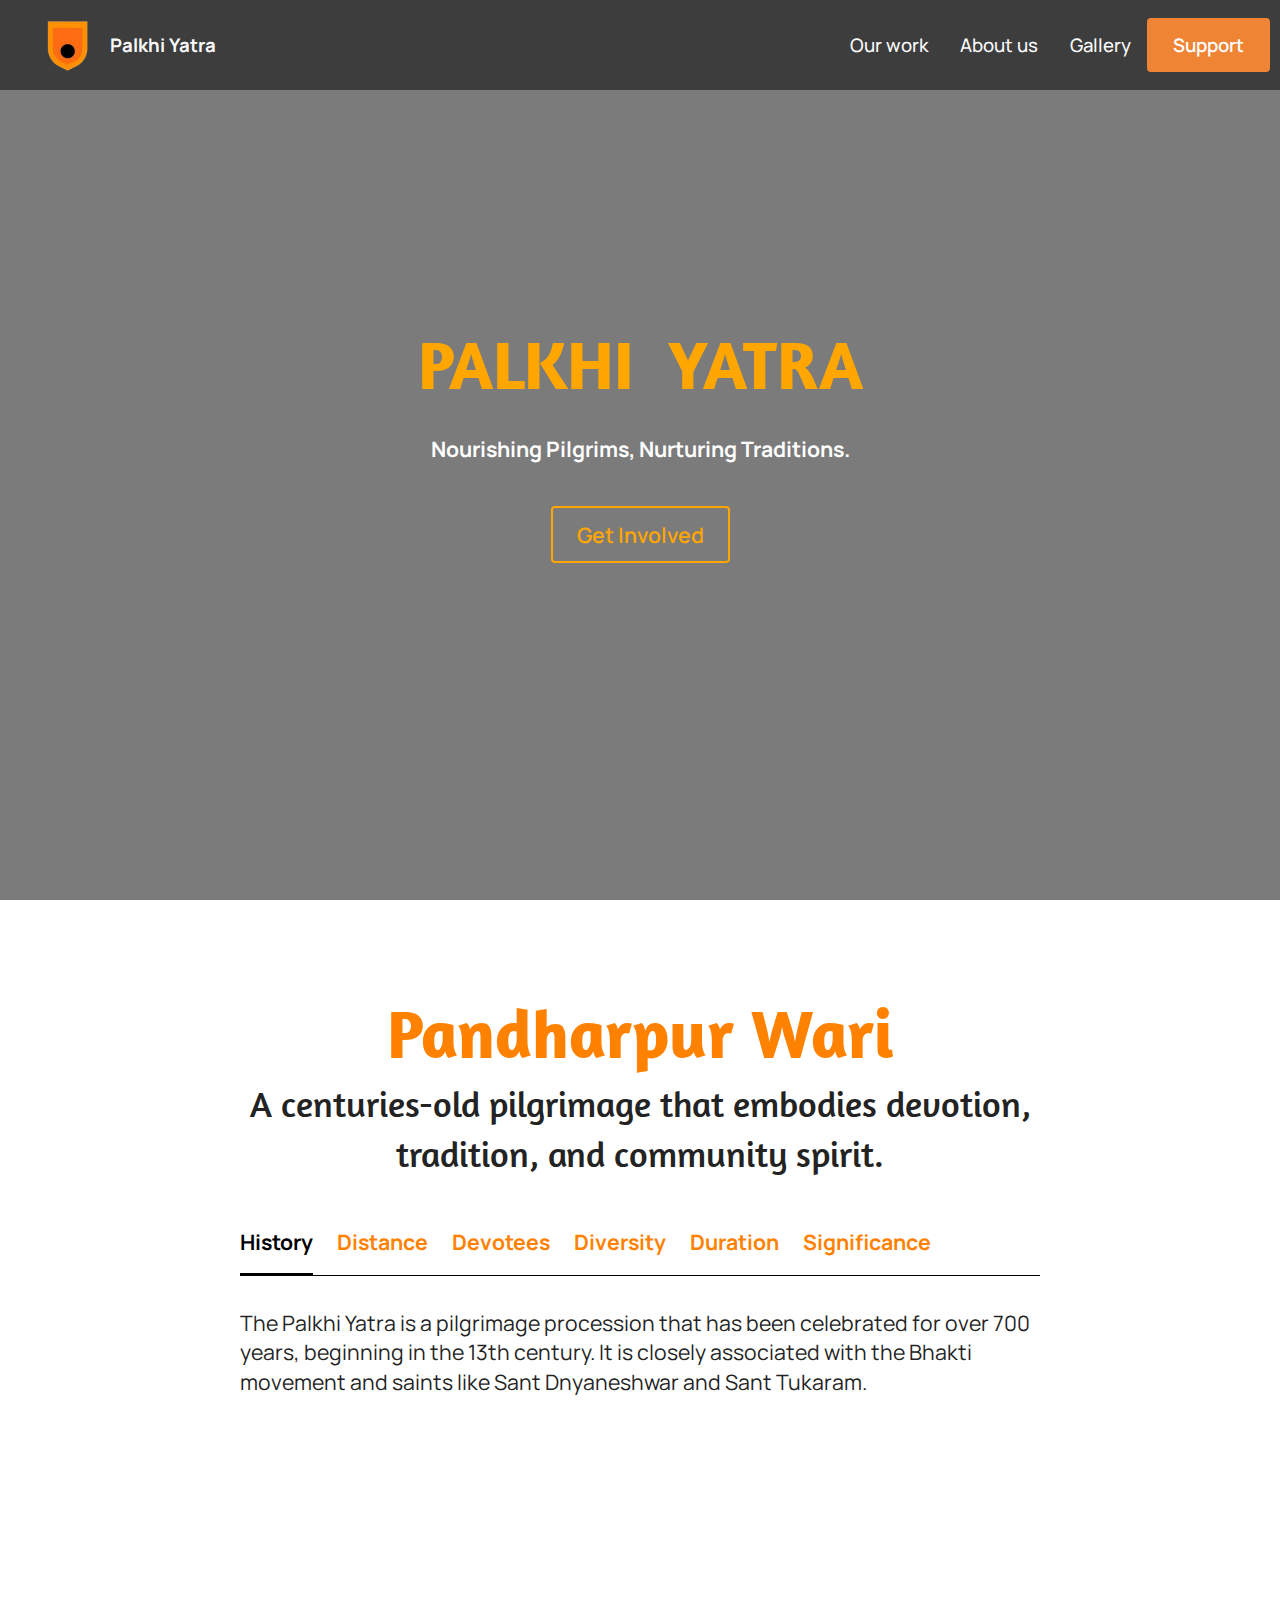
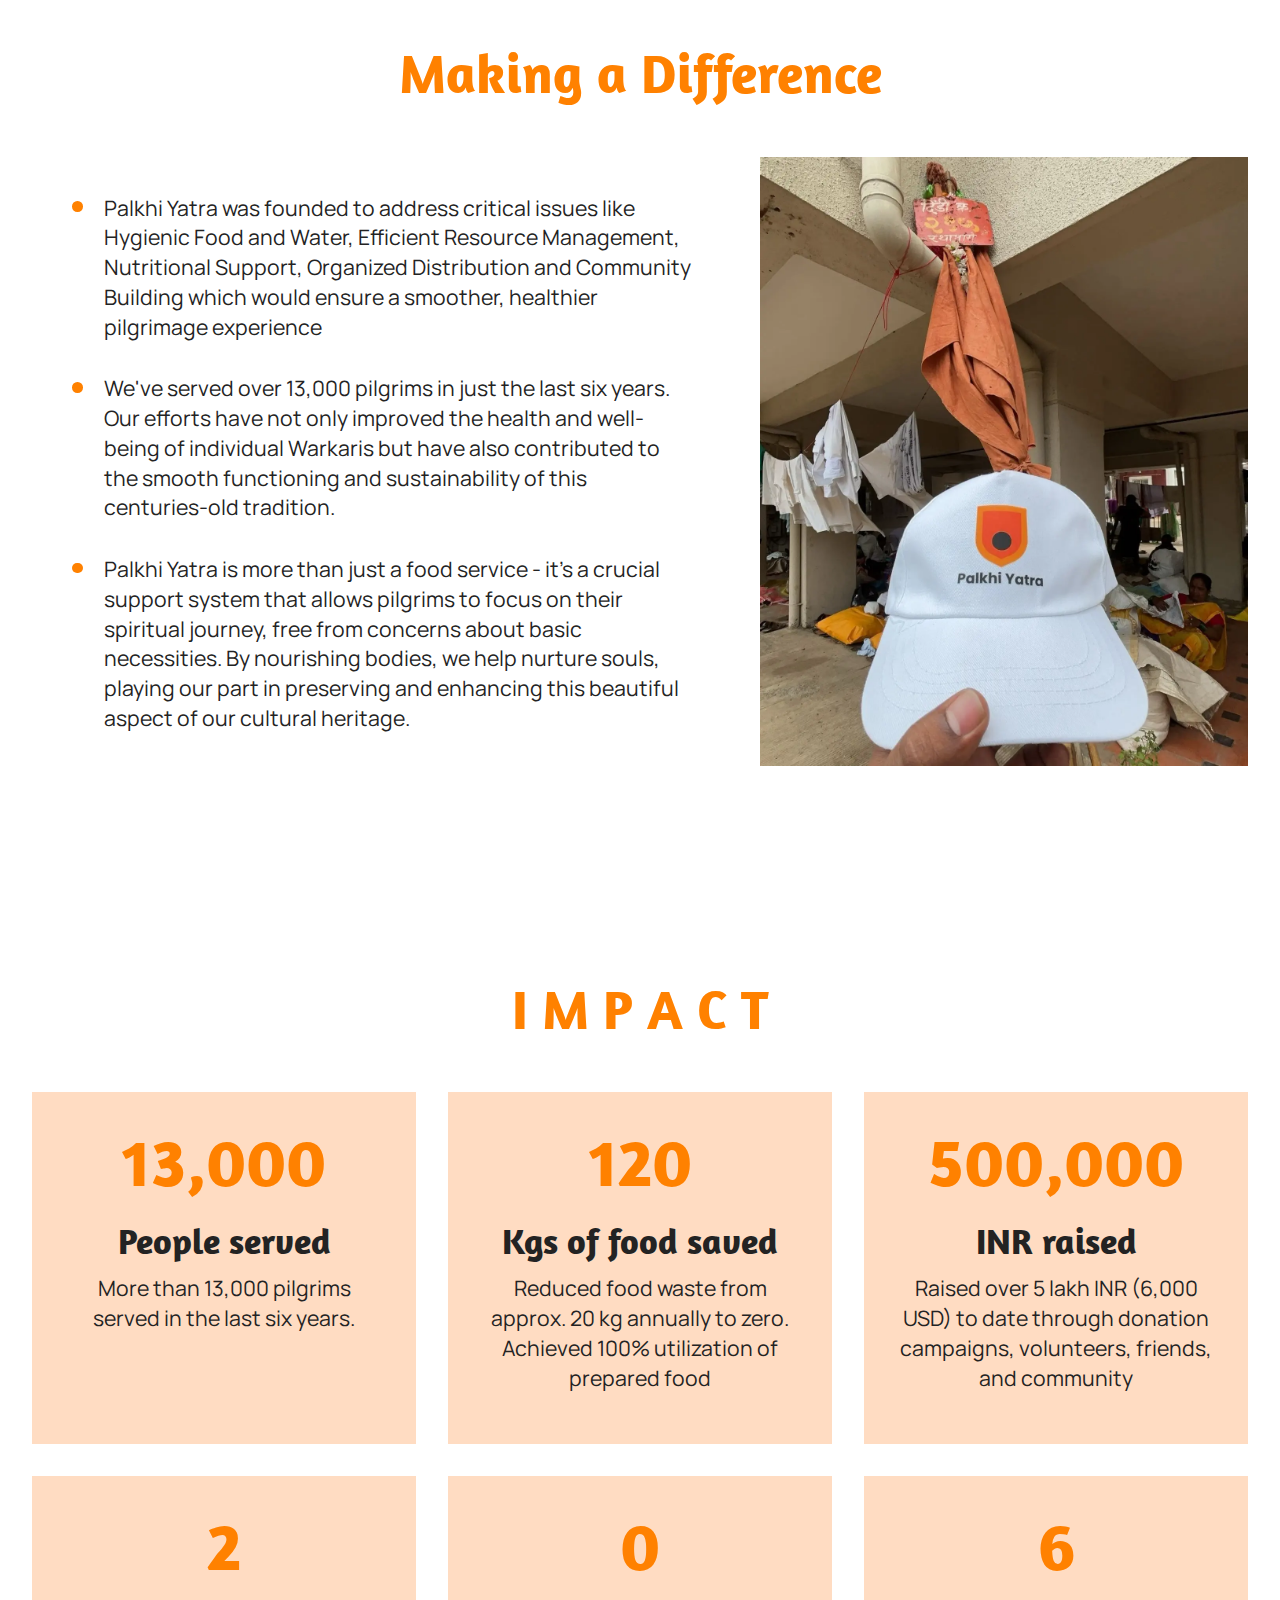
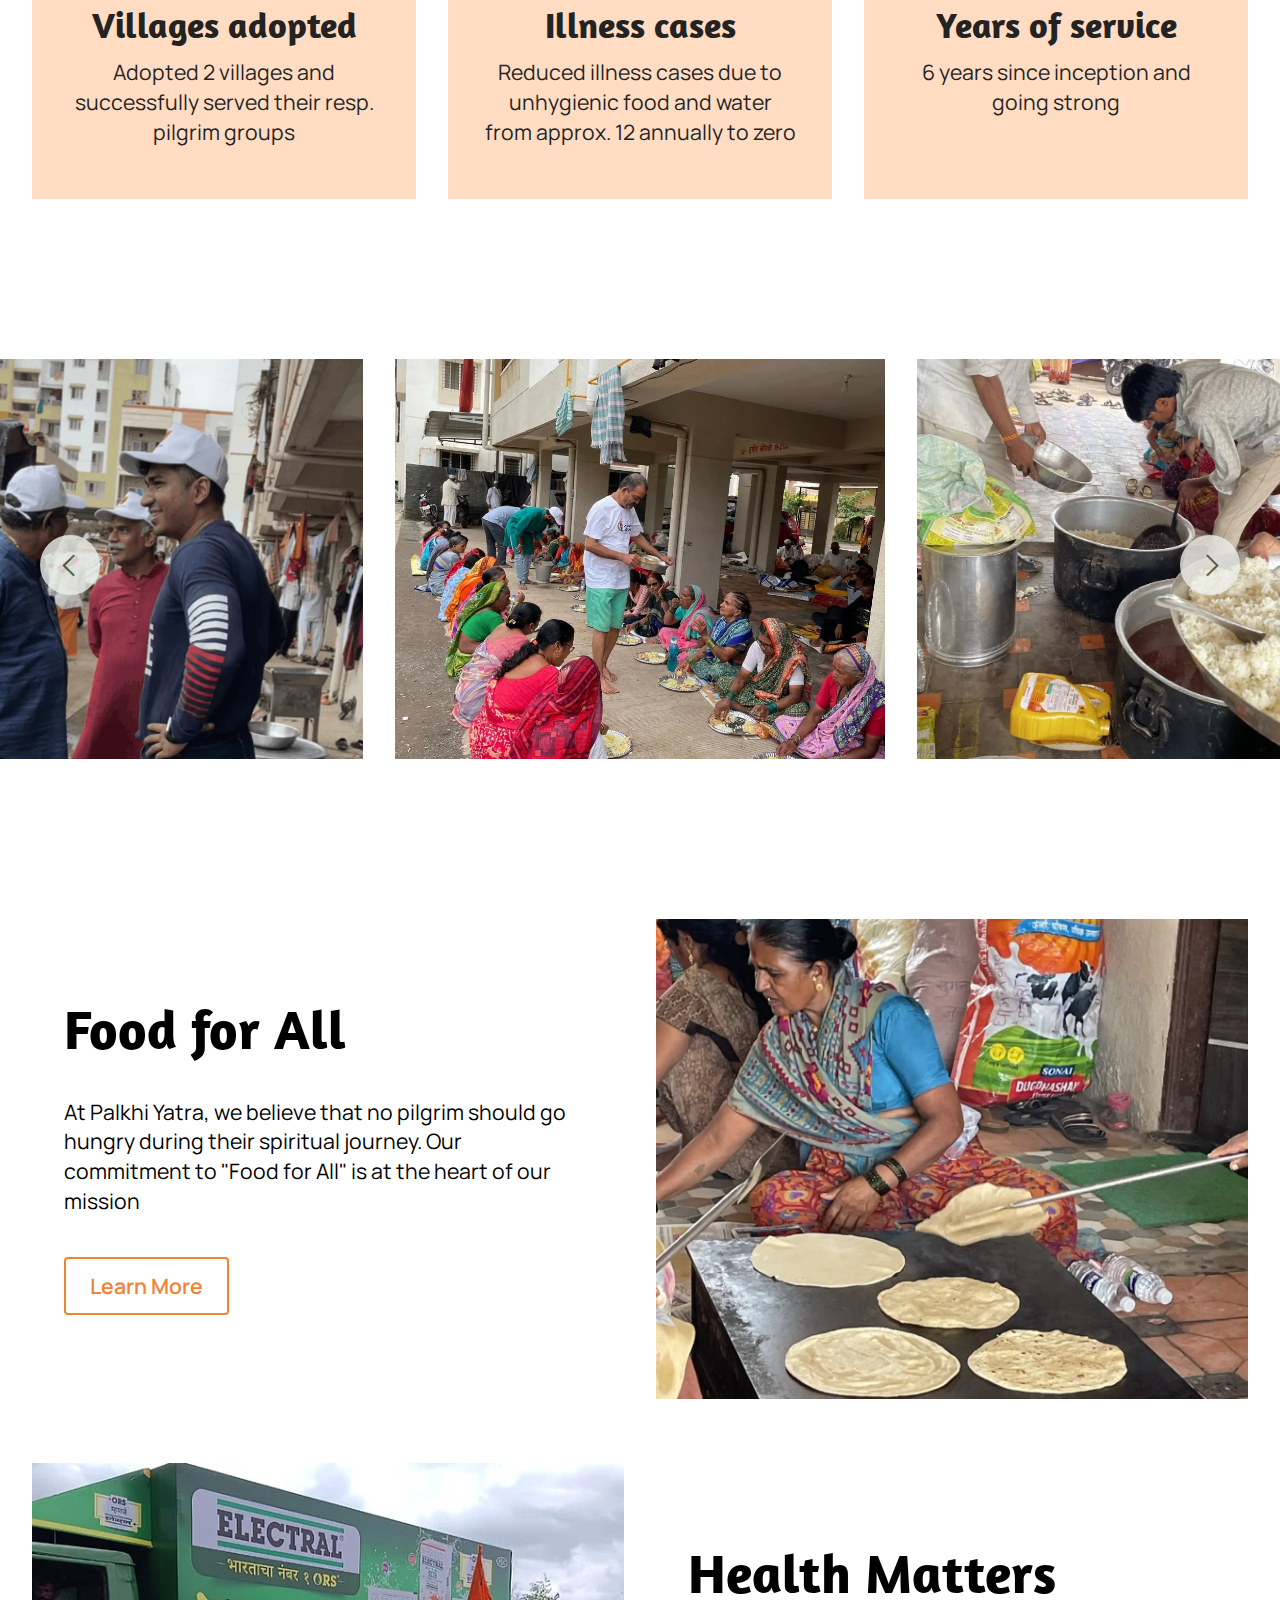
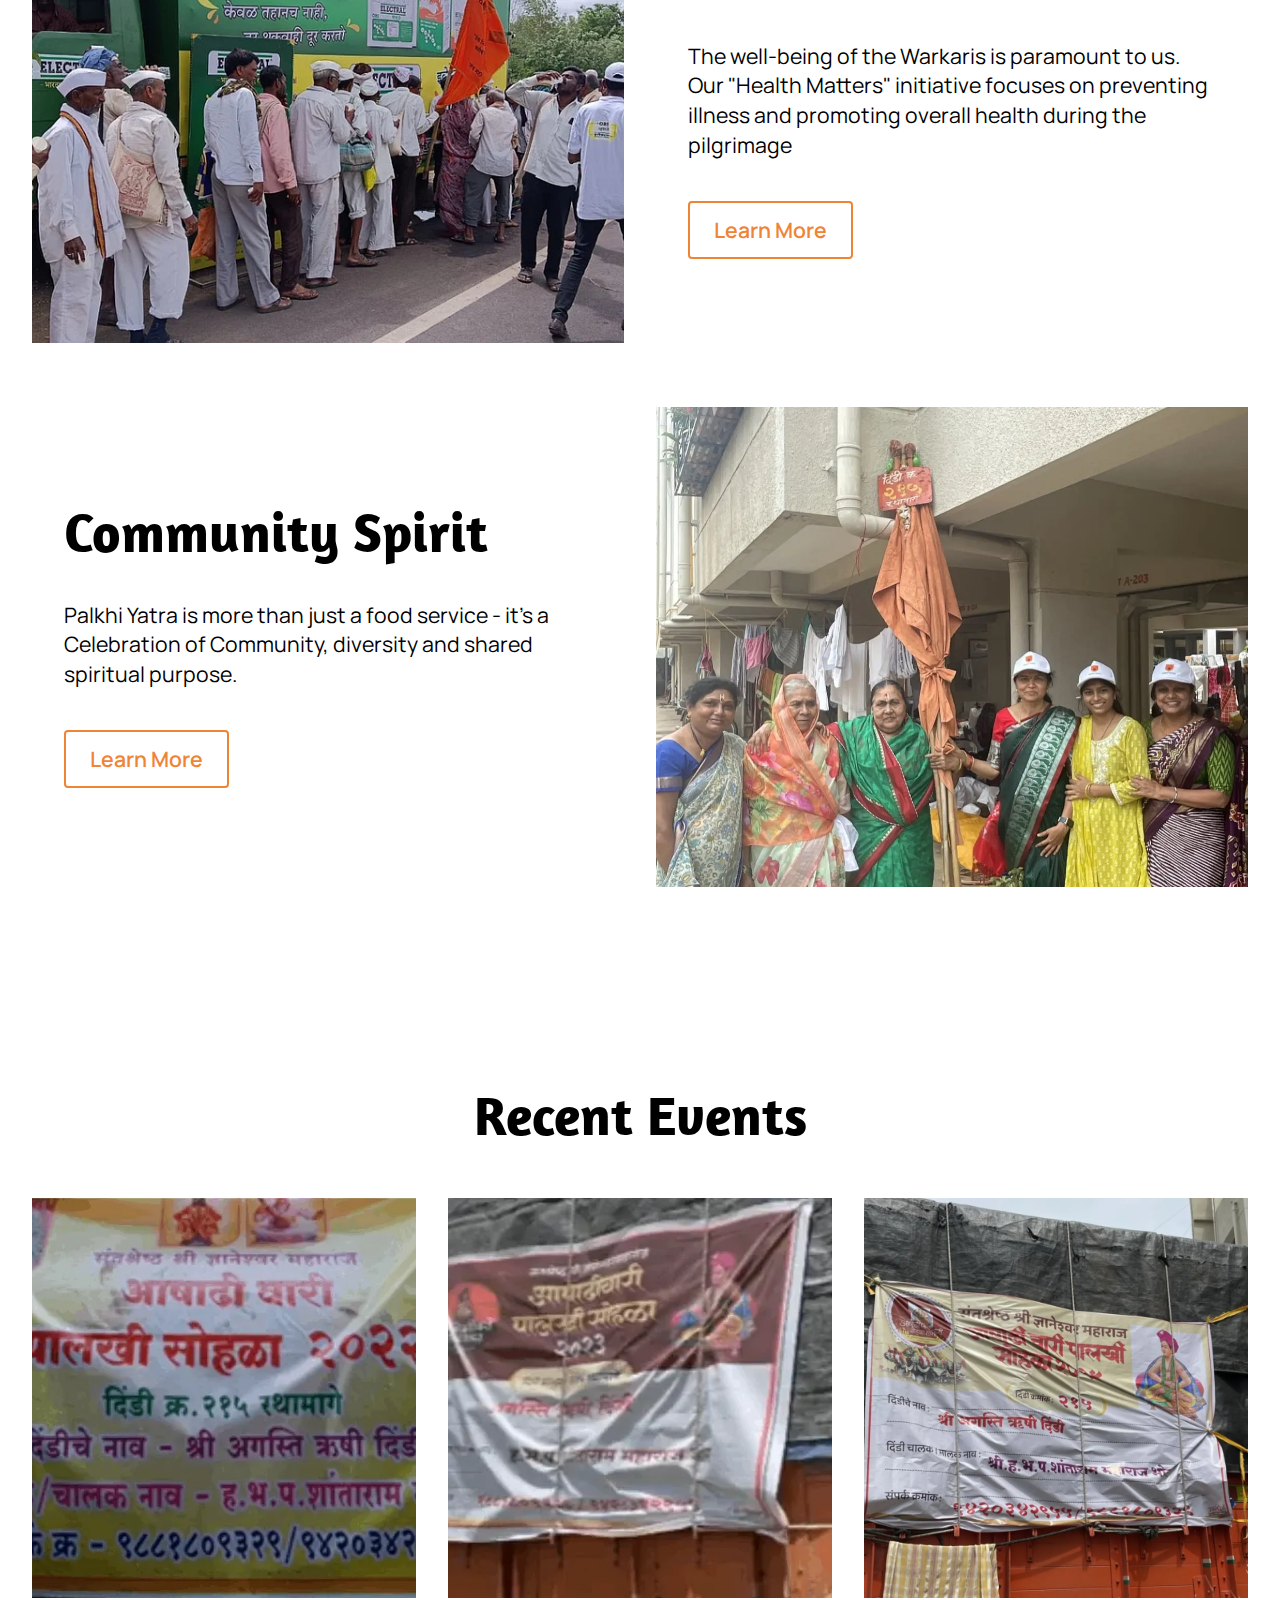
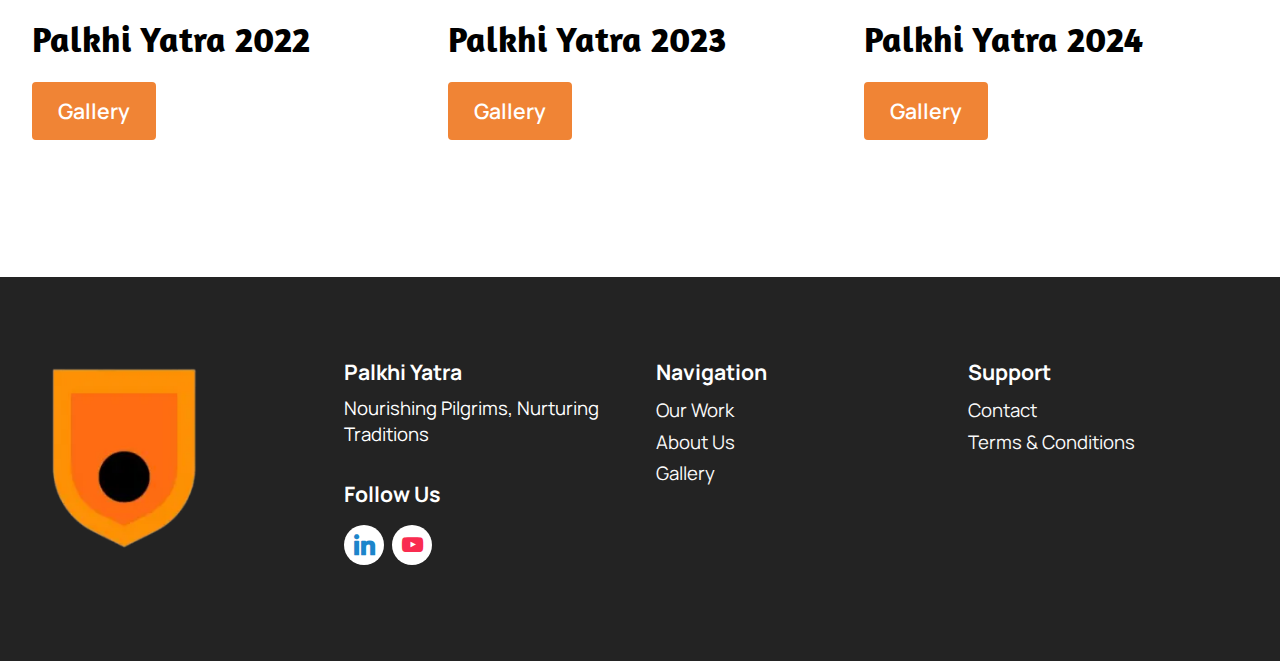
==== commit fe5e1533: "Updates" ====
--- a/index.html
+++ b/index.html
@@ -162,7 +162,7 @@
                         <div class="row">
                             <div class="col-md-12">
                                 <p class="mbr-text mbr-fonts-style display-7">
-                                     The Pilgrim is takes 21 days to reach its destination scheduled to arrive on the auspicious day of Ashadhi Ekadashi.&nbsp;Typically takes place in June-July</p>
+                                     The Pilgrim takes 21 days to reach its destination scheduled to arrive on the auspicious day of Ashadhi Ekadashi &nbsp;which typically takes place in the month og June or July</p>
                             </div>
                         </div>
                     </div>
@@ -195,8 +195,8 @@
                 <div class="item-wrapper align-left">
                     <div class="counter-container mbr-text mbr-fonts-style display-7">
                         <ul>
-                            <li>Palkhi Yatra was founded to address critical issues like Hygienic Food and Water, Efficient Resource Management, Nutritional Support, Organized Distribution, Community Building which would ensure a smoother, healthier pilgrimage experience</li>
-                            <li>Since 2005, we've served nearly 20,000 pilgrims, with 13,000 served in just the last six years. Our efforts have not only improved the health and well-being of individual Warkaris but have also contributed to the smooth functioning and sustainability of this centuries-old tradition.</li>
+                            <li>Palkhi Yatra was founded to address critical issues like Hygienic Food and Water, Efficient Resource Management, Nutritional Support, Organized Distribution and Community Building which would ensure a smoother, healthier pilgrimage experience</li>
+                            <li>We've served over 13,000 pilgrims in just the last six years. Our efforts have not only improved the health and well-being of individual Warkaris but have also contributed to the smooth functioning and sustainability of this centuries-old tradition.</li>
                             <li>Palkhi Yatra is more than just a food service - it's a crucial support system that allows pilgrims to focus on their spiritual journey, free from concerns about basic necessities. By nourishing bodies, we help nurture souls, playing our part in preserving and enhancing this beautiful aspect of our cultural heritage.</li>
                         </ul>
                     </div>
@@ -235,7 +235,7 @@
 						</h5>
 						<h4 class="card-title mbr-fonts-style display-5"><strong>People served</strong></h4>
 						<p class="card-text mbr-fonts-style mt-0 mb-3 display-7">
-							More than 13,000 pilgrims served in the last six years. Almost 20,000 pilgrims served since 2005.
+							More than 13,000 pilgrims served in the last six years.
 						</p>
 						
 					</div>
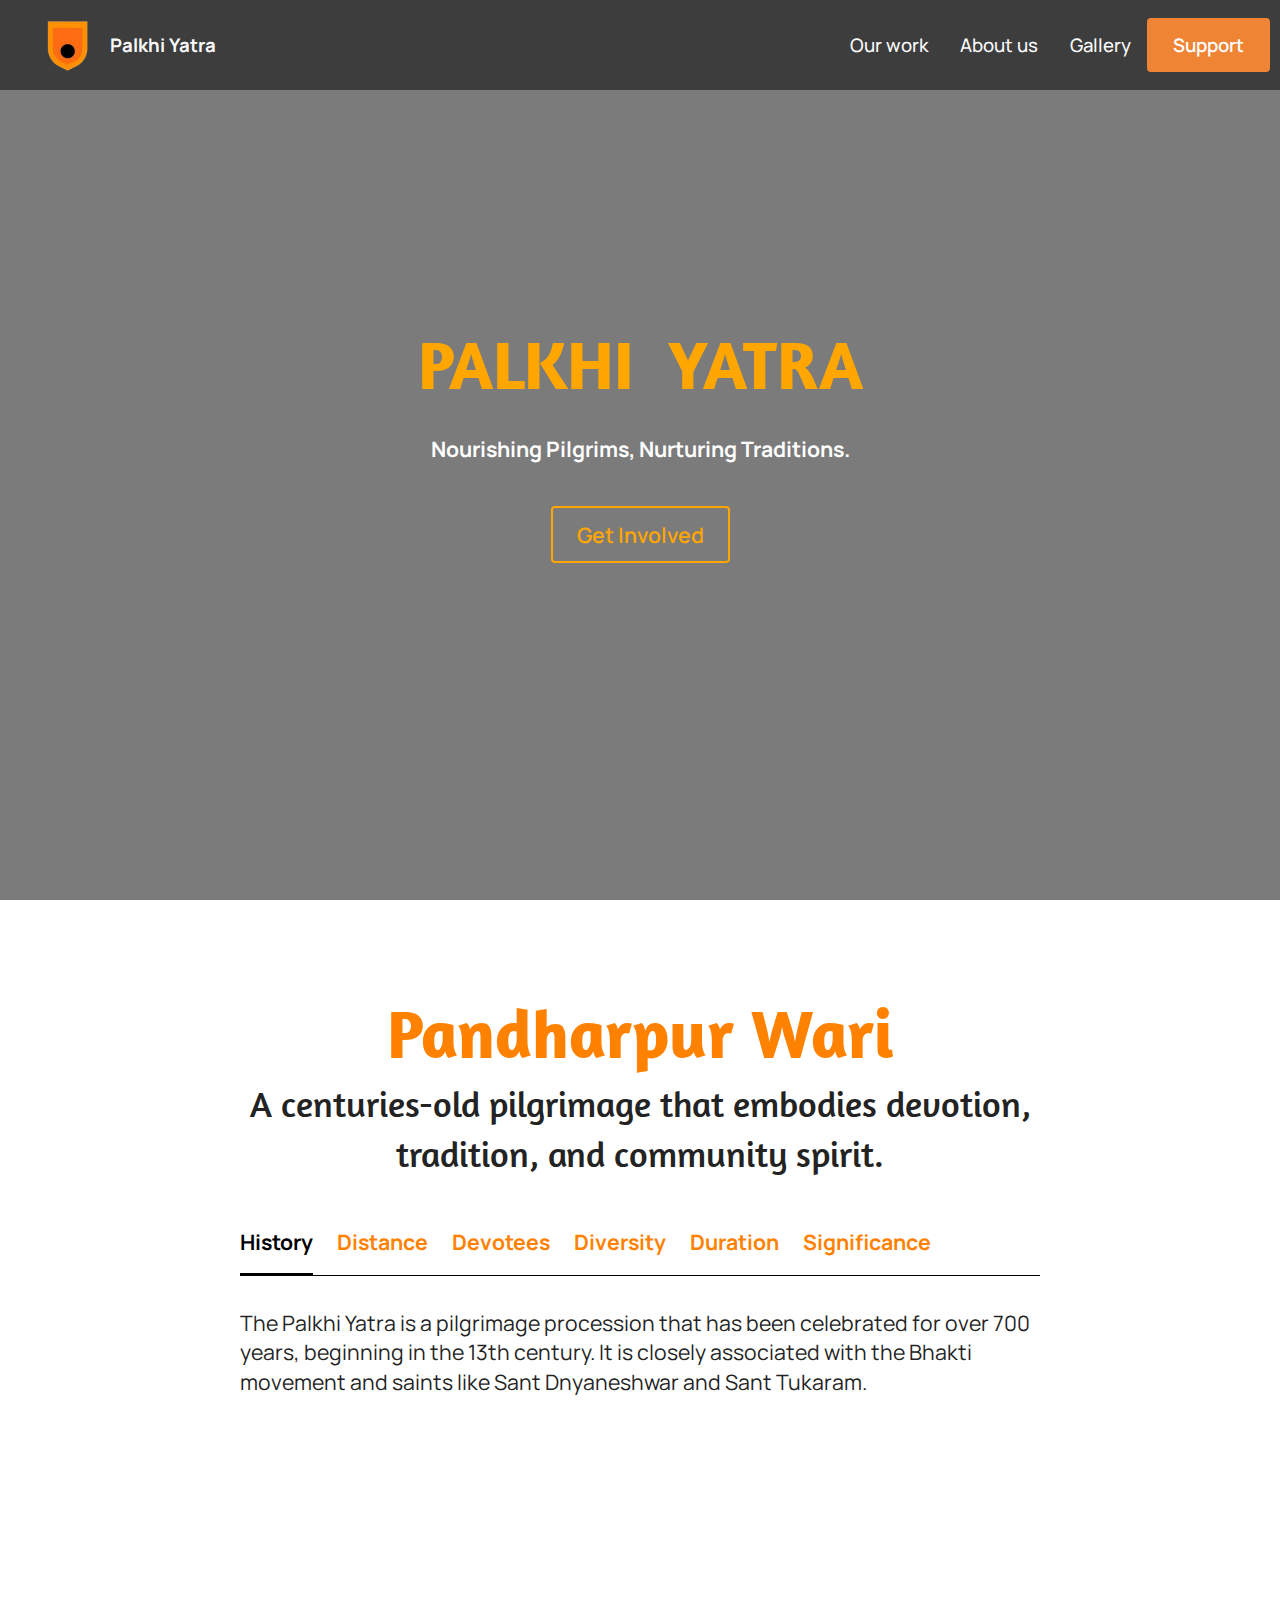
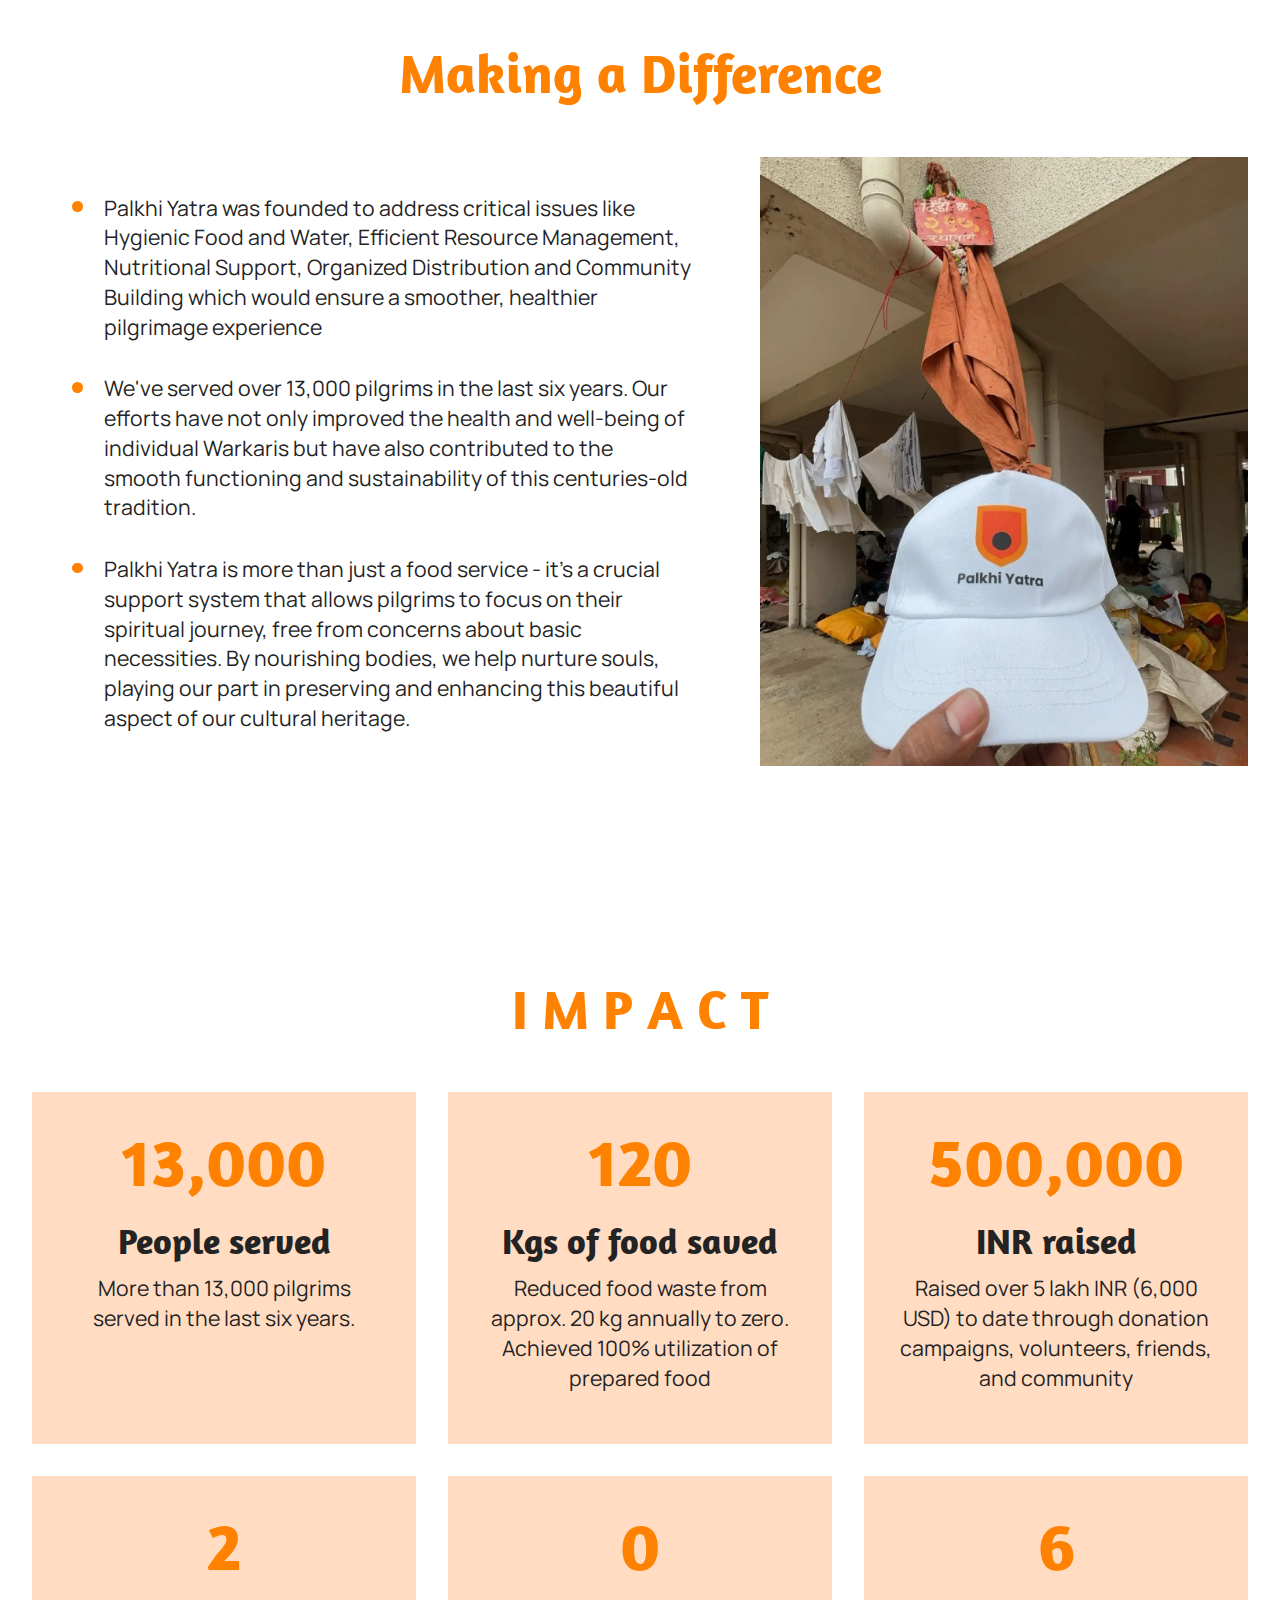
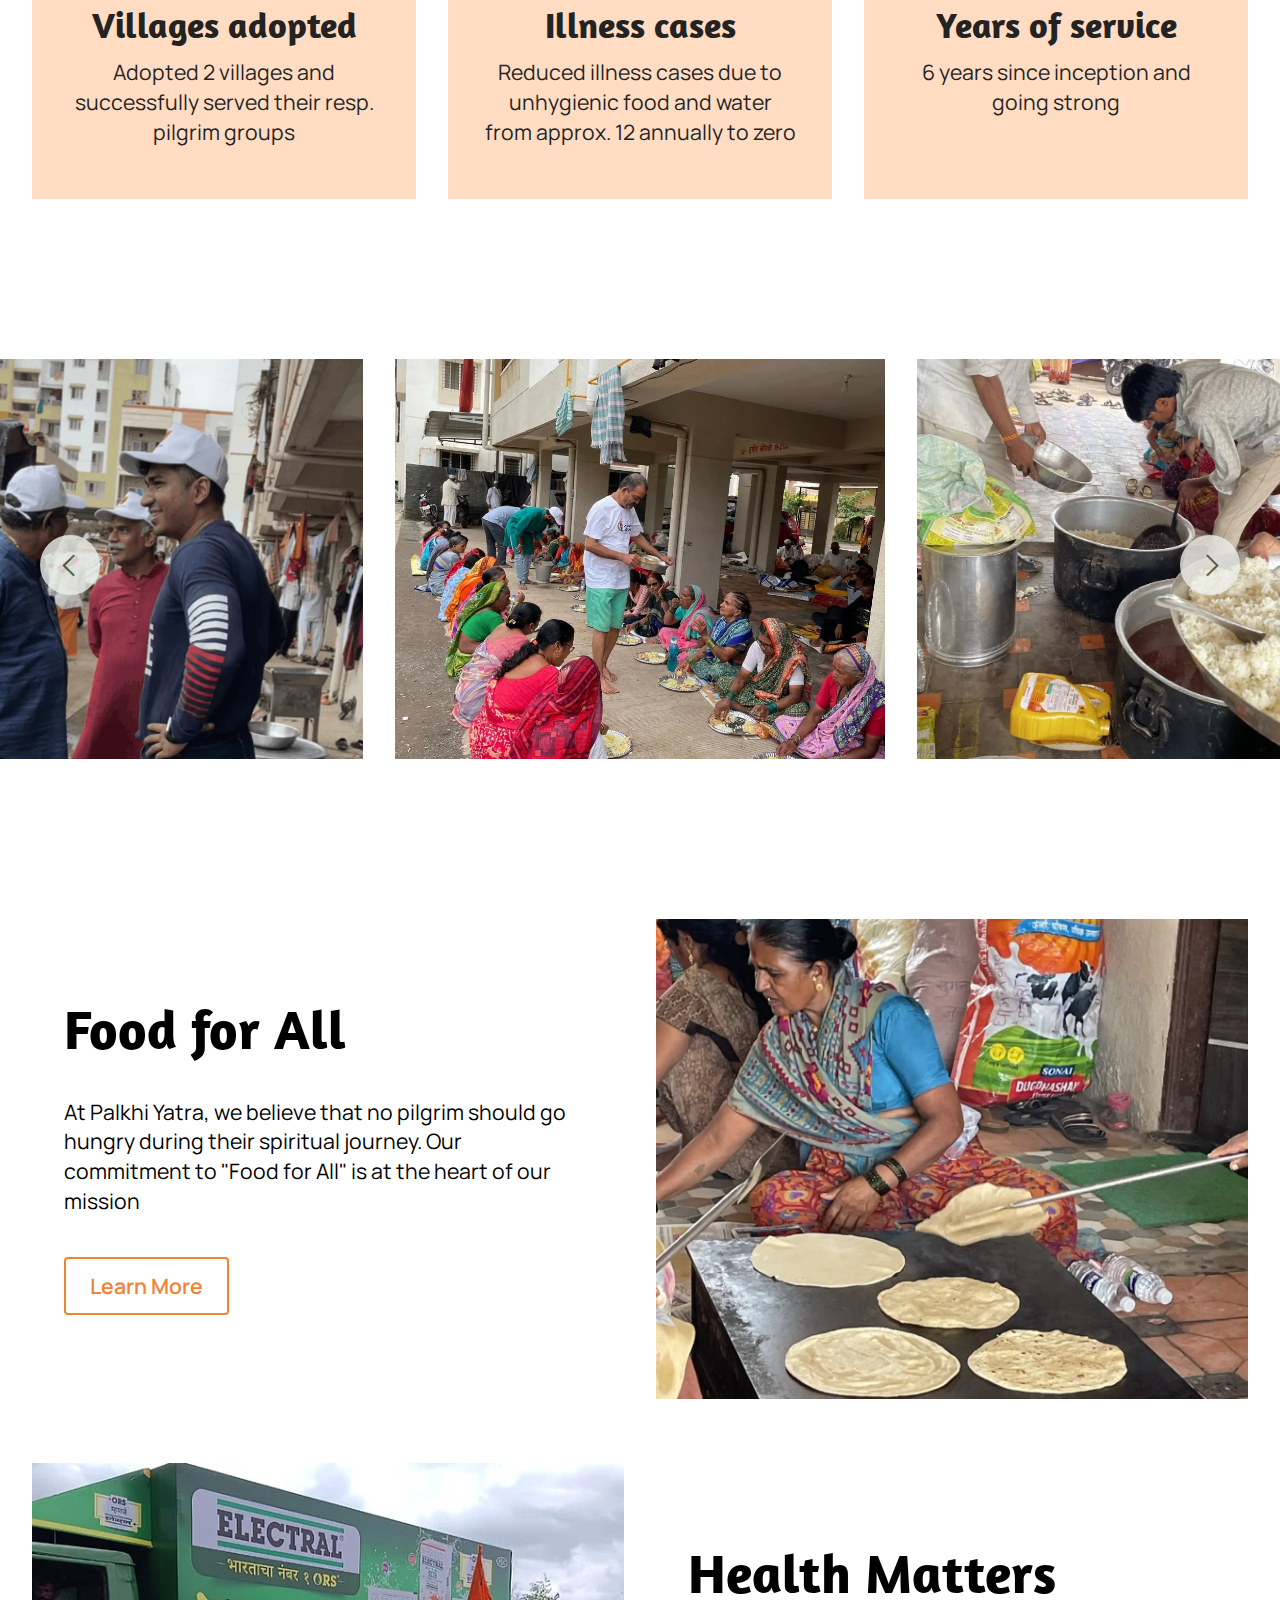
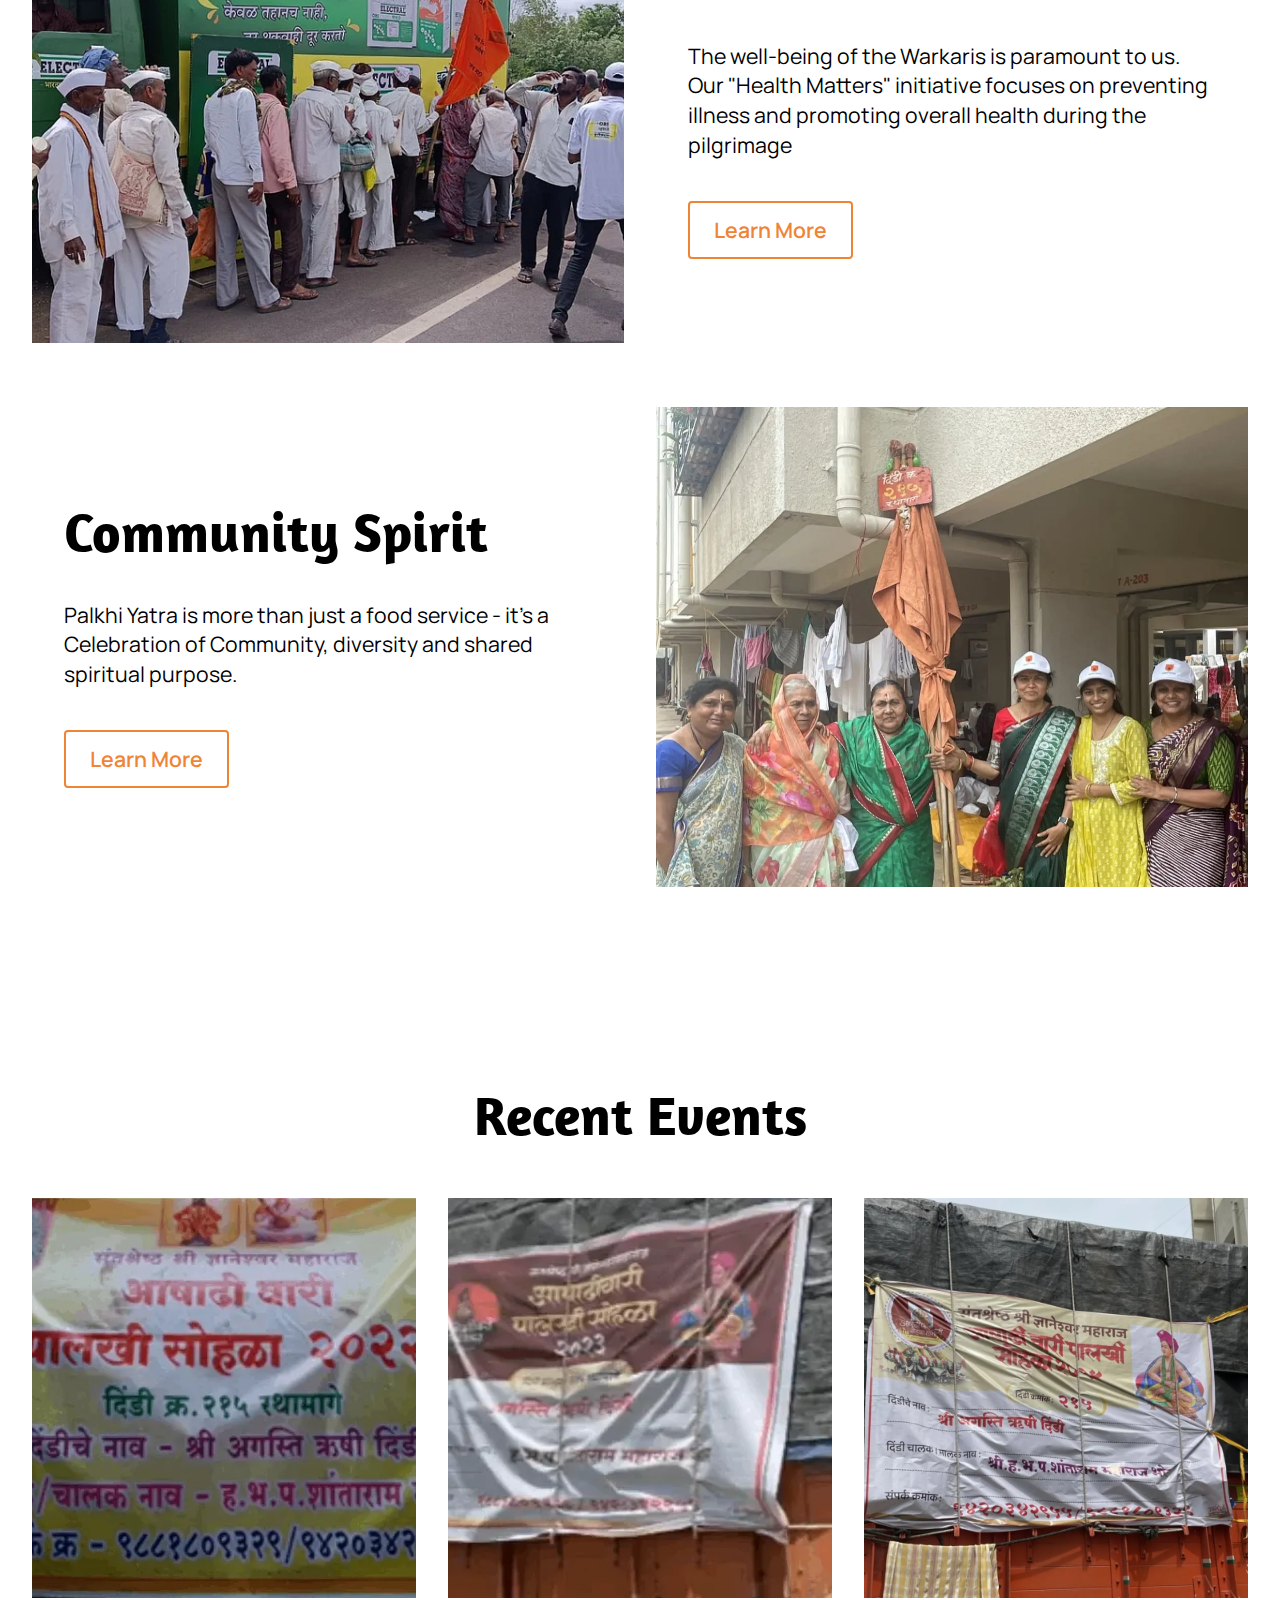
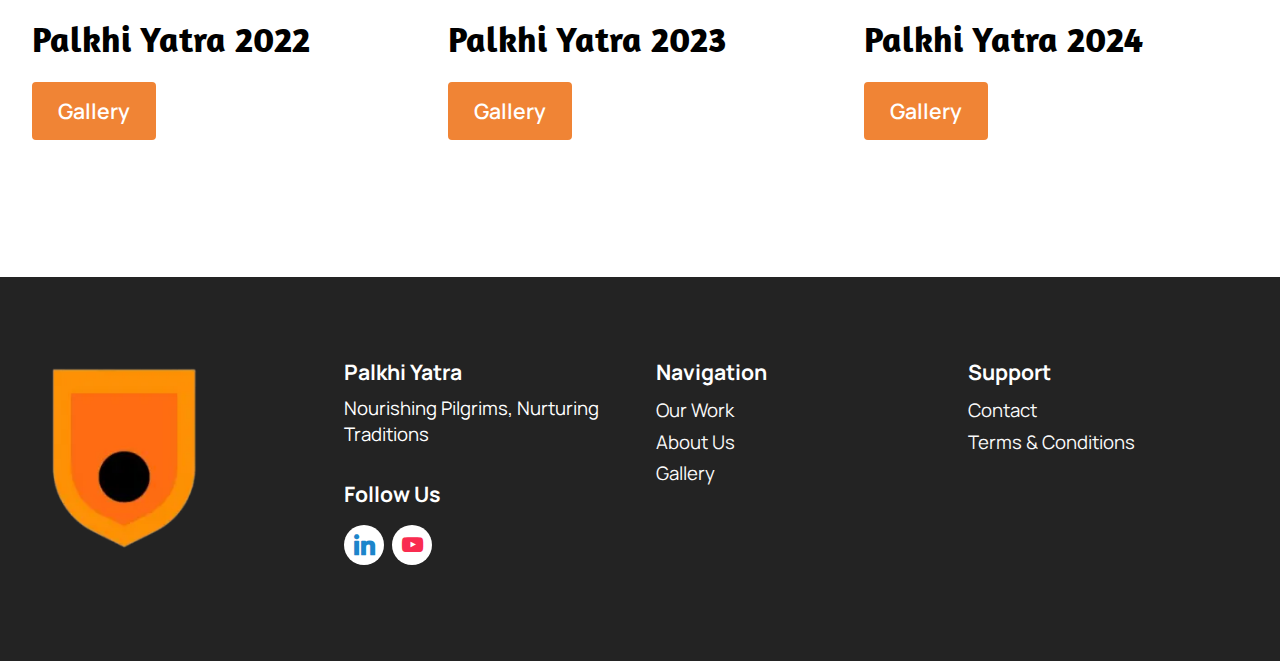
==== commit 6e72d3f8: "Update" ====
--- a/index.html
+++ b/index.html
@@ -162,7 +162,7 @@
                         <div class="row">
                             <div class="col-md-12">
                                 <p class="mbr-text mbr-fonts-style display-7">
-                                     The Pilgrim takes 21 days to reach its destination scheduled to arrive on the auspicious day of Ashadhi Ekadashi &nbsp;which typically takes place in the month og June or July</p>
+                                     The Pilgrim takes 21 days to reach its destination scheduled to arrive on the auspicious day of Ashadhi Ekadashi&nbsp;which typically takes place in the month of June or July</p>
                             </div>
                         </div>
                     </div>
@@ -196,7 +196,7 @@
                     <div class="counter-container mbr-text mbr-fonts-style display-7">
                         <ul>
                             <li>Palkhi Yatra was founded to address critical issues like Hygienic Food and Water, Efficient Resource Management, Nutritional Support, Organized Distribution and Community Building which would ensure a smoother, healthier pilgrimage experience</li>
-                            <li>We've served over 13,000 pilgrims in just the last six years. Our efforts have not only improved the health and well-being of individual Warkaris but have also contributed to the smooth functioning and sustainability of this centuries-old tradition.</li>
+                            <li>We've served over 13,000 pilgrims in the last six years. Our efforts have not only improved the health and well-being of individual Warkaris but have also contributed to the smooth functioning and sustainability of this centuries-old tradition.</li>
                             <li>Palkhi Yatra is more than just a food service - it's a crucial support system that allows pilgrims to focus on their spiritual journey, free from concerns about basic necessities. By nourishing bodies, we help nurture souls, playing our part in preserving and enhancing this beautiful aspect of our cultural heritage.</li>
                         </ul>
                     </div>
